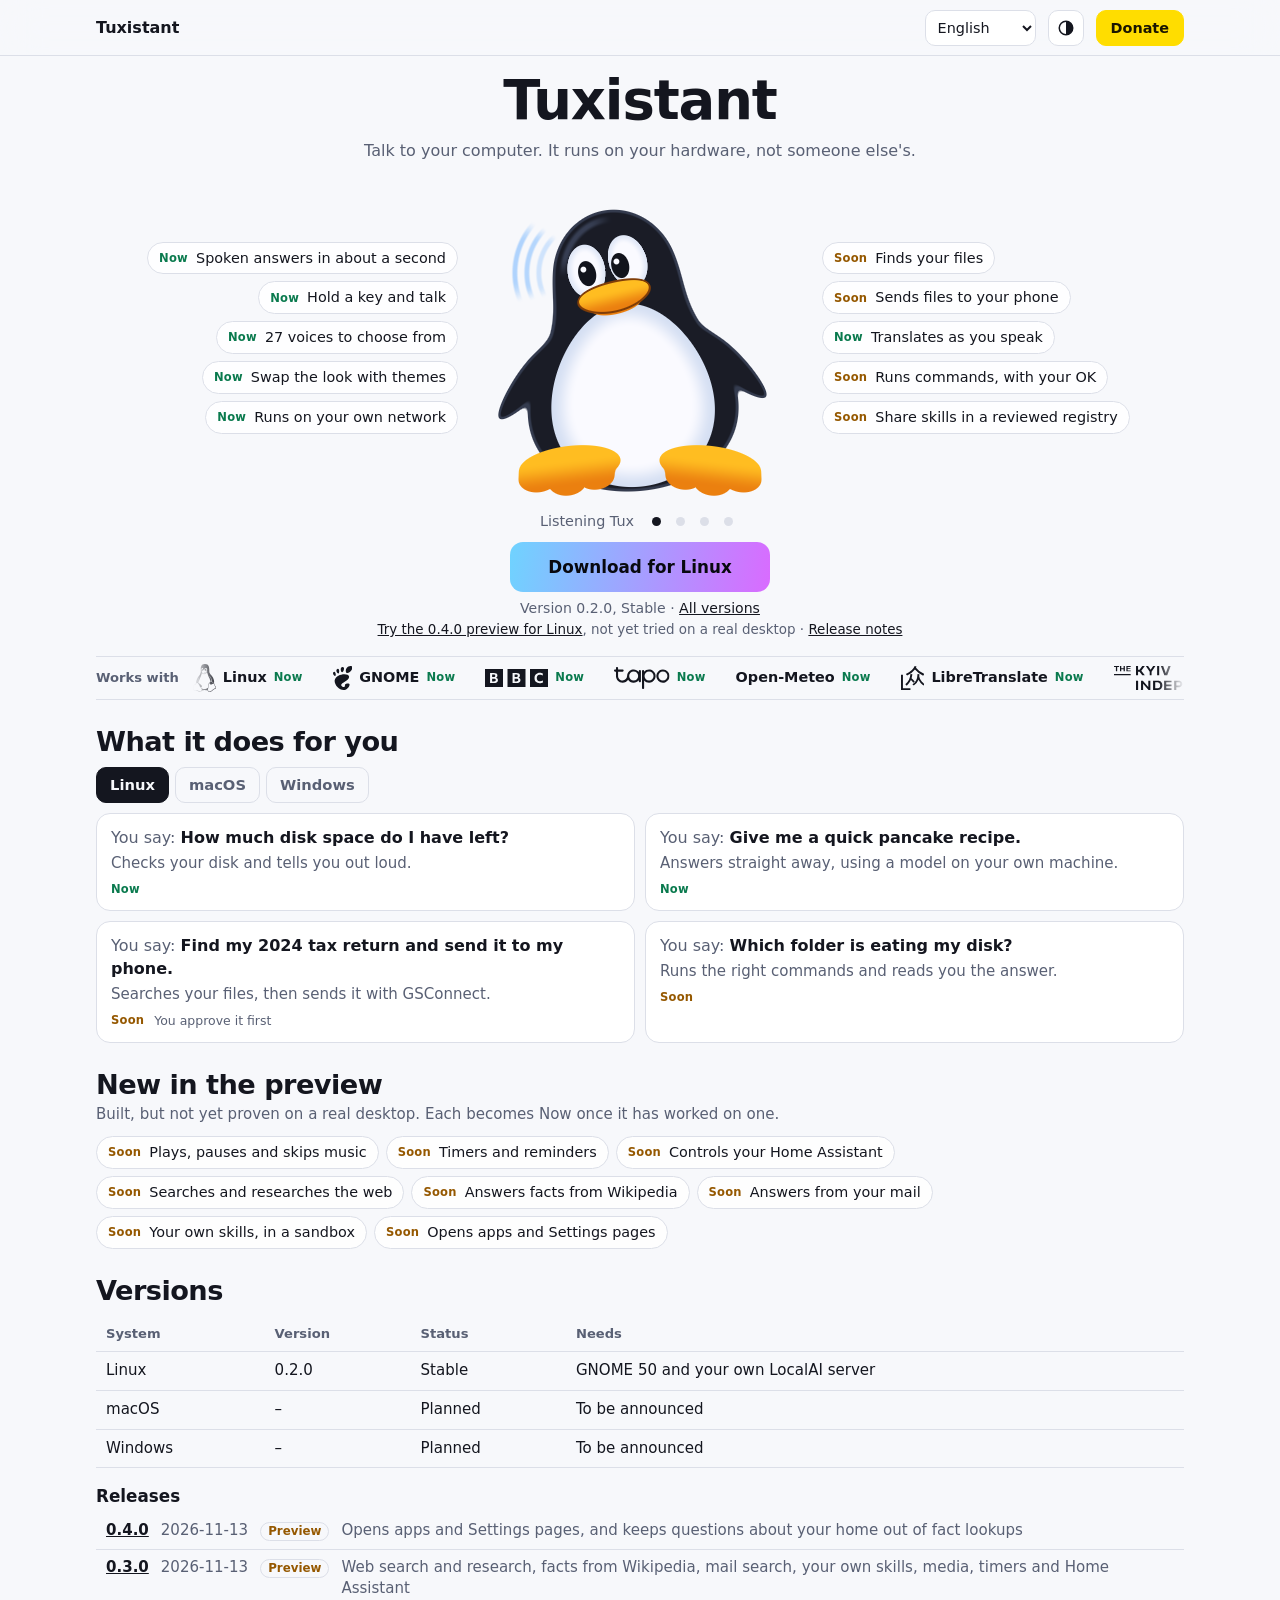
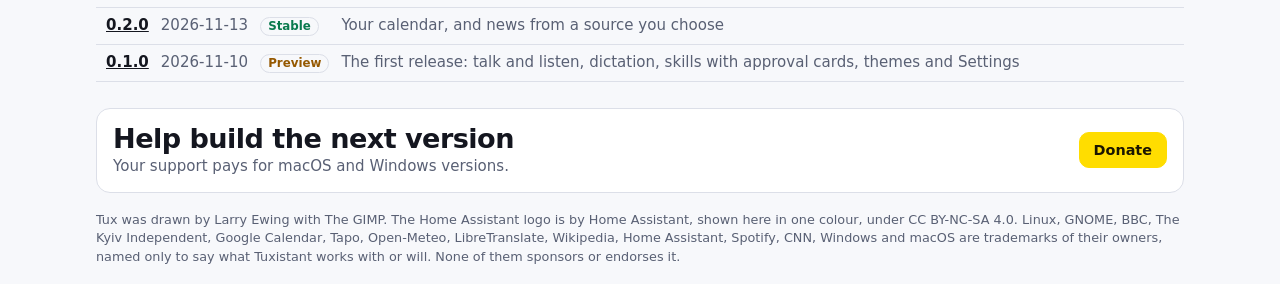
==== index.html @ 348e6d51 "Publish the site from 385e54d Co-Authored-By: Claude Fable 5.2 <noreply@anthropic.com>" ====
<!doctype html>
<html lang="en" dir="ltr">
<head>
<meta charset="utf-8">
<meta name="viewport" content="width=device-width, initial-scale=1">
<meta http-equiv="Content-Security-Policy" content="default-src 'none'; script-src 'self' 'sha256-Vfyx9UtzuCBT3fniRzrdjG1B3CGyk0qH3fRhVZrTNFI=' 'sha256-SqynItc/O4rO2nS4DljDxCaF4On9PS4TB4Wi/SGNqbo='; style-src 'self'; img-src 'self'; base-uri 'none'; form-action 'none'">
<meta name="referrer" content="strict-origin-when-cross-origin">
<script>try{var m=localStorage.getItem('mode');if(m==='light'||m==='dark')document.documentElement.dataset.mode=m}catch(e){}</script><script>(function(){var L=["en", "ar", "es", "pt", "zh"],c=null,i,b;try{c=localStorage.getItem('lang')}catch(e){}if(L.indexOf(c)<0){c=null;var n=navigator.languages||[navigator.language||''];for(i=0;i<n.length&&!c;i++){b=n[i].toLowerCase().split('-')[0];if(L.indexOf(b)>=0)c=b}}if(c&&c!=='en')location.replace(c+'/'+location.search+location.hash)})()</script>
<title>Tuxistant: talk to your computer</title>
<meta name="description" content="A voice assistant for your desktop that runs on your own hardware.">
<meta property="og:title" content="Tuxistant: talk to your computer">
<meta property="og:description" content="A voice assistant for your desktop that runs on your own hardware.">
<meta name="theme-color" content="#07080d">
<link rel="icon" href="favicon.svg" type="image/svg+xml">
<link rel="stylesheet" href="style.css">
<link rel="alternate" hreflang="en" href="https://buengenio.github.io/Tuxistant/"><link rel="alternate" hreflang="ar" href="https://buengenio.github.io/Tuxistant/ar/"><link rel="alternate" hreflang="es" href="https://buengenio.github.io/Tuxistant/es/"><link rel="alternate" hreflang="pt" href="https://buengenio.github.io/Tuxistant/pt/"><link rel="alternate" hreflang="zh" href="https://buengenio.github.io/Tuxistant/zh/"><link rel="alternate" hreflang="x-default" href="https://buengenio.github.io/Tuxistant/"><link rel="canonical" href="https://buengenio.github.io/Tuxistant/">
</head>
<body>
<header class="site-header" id="site-header">
  <div class="nav-glass" aria-hidden="true"></div>
  <div class="wrap bar">
    <a class="brand" href="./">Tuxistant</a>
    <select class="lang" id="lang" data-root="" aria-label="Language"><option value="en" selected>English</option><option value="ar">العربية</option><option value="es">Español</option><option value="pt">Português</option><option value="zh">中文</option></select>
    <span class="mode"><svg class="i-auto" viewBox="0 0 24 24" aria-hidden="true"><circle cx="12" cy="12" r="9"/><path class="solid" d="M12 3a9 9 0 0 1 0 18z"/></svg><svg class="i-light" viewBox="0 0 24 24" aria-hidden="true"><circle cx="12" cy="12" r="4"/><path d="M12 2v2M12 20v2M4.9 4.9l1.4 1.4M17.7 17.7l1.4 1.4M2 12h2M20 12h2M4.9 19.1l1.4-1.4M17.7 6.3l1.4-1.4"/></svg><svg class="i-dark" viewBox="0 0 24 24" aria-hidden="true"><path d="M21 12.8A9 9 0 1 1 11.2 3a7 7 0 0 0 9.8 9.8z"/></svg><select id="mode" aria-label="Appearance" title="Appearance"><option value="auto">Auto</option><option value="light">Light</option><option value="dark">Dark</option></select></span>
    <a class="btn btn-coffee" href="https://buymeacoffee.com/buengenio" rel="noopener">Donate</a>
  </div>
</header>
<main>
  <section class="hero wrap">
    <h1>Tuxistant</h1>
    <p class="tagline">Talk to your computer. It runs on your hardware, not someone else&#x27;s.</p>
    <div class="stage">
      <canvas id="tux" aria-hidden="true"></canvas>
      <div class="fallback" aria-hidden="true"></div>
      <ul class="caps caps-a"><li class="cap"><span class="tag tag-now">Now</span><span>Spoken answers in about a second</span></li>
<li class="cap"><span class="tag tag-now">Now</span><span>Hold a key and talk</span></li>
<li class="cap"><span class="tag tag-now">Now</span><span>27 voices to choose from</span></li>
<li class="cap"><span class="tag tag-now">Now</span><span>Swap the look with themes</span></li>
<li class="cap"><span class="tag tag-now">Now</span><span>Runs on your own network</span></li></ul>
      <ul class="caps caps-b"><li class="cap"><span class="tag tag-soon">Soon</span><span>Finds your files</span></li>
<li class="cap"><span class="tag tag-soon">Soon</span><span>Sends files to your phone</span></li>
<li class="cap"><span class="tag tag-now">Now</span><span>Translates as you speak</span></li>
<li class="cap"><span class="tag tag-soon">Soon</span><span>Runs commands, with your OK</span></li>
<li class="cap"><span class="tag tag-soon">Soon</span><span>Share skills in a reviewed registry</span></li></ul>
    </div>
    <div class="pick"><span id="theme-name" aria-live="polite"></span><span class="dots" id="dots"></span></div>
    <div class="download">
      <a class="btn btn-main" id="download" aria-disabled="true"></a>
      <p class="dl-meta"><span id="dl-meta-text"></span> · <a href="#versions">All versions</a></p>
      <p class="dl-preview"><a href="https://github.com/BuenGenio/Tuxistant/archive/refs/tags/v0.4.0.tar.gz">Try the 0.4.0 preview for Linux</a>, not yet tried on a real desktop · <a href="https://github.com/BuenGenio/Tuxistant/releases/tag/v0.4.0">Release notes</a></p>
    </div>
  </section>
  <div class="wrap"><div class="ticker"><svg class="marks" aria-hidden="true" focusable="false"><symbol id="mark-linux" viewBox="2.11 0 19.78 24"><path d="M12.504 0c-.155 0-.315.008-.48.021-4.226.333-3.105 4.807-3.17 6.298-.076 1.092-.3 1.953-1.05 3.02-.885 1.051-2.127 2.75-2.716 4.521-.278.832-.41 1.684-.287 2.489a.424.424 0 00-.11.135c-.26.268-.45.6-.663.839-.199.199-.485.267-.797.4-.313.136-.658.269-.864.68-.09.189-.136.394-.132.602 0 .199.027.4.055.536.058.399.116.728.04.97-.249.68-.28 1.145-.106 1.484.174.334.535.47.94.601.81.2 1.91.135 2.774.6.926.466 1.866.67 2.616.47.526-.116.97-.464 1.208-.946.587-.003 1.23-.269 2.26-.334.699-.058 1.574.267 2.577.2.025.134.063.198.114.333l.003.003c.391.778 1.113 1.132 1.884 1.071.771-.06 1.592-.536 2.257-1.306.631-.765 1.683-1.084 2.378-1.503.348-.199.629-.469.649-.853.023-.4-.2-.811-.714-1.376v-.097l-.003-.003c-.17-.2-.25-.535-.338-.926-.085-.401-.182-.786-.492-1.046h-.003c-.059-.054-.123-.067-.188-.135a.357.357 0 00-.19-.064c.431-1.278.264-2.55-.173-3.694-.533-1.41-1.465-2.638-2.175-3.483-.796-1.005-1.576-1.957-1.56-3.368.026-2.152.236-6.133-3.544-6.139zm.529 3.405h.013c.213 0 .396.062.584.198.19.135.33.332.438.533.105.259.158.459.166.724 0-.02.006-.04.006-.06v.105a.086.086 0 01-.004-.021l-.004-.024a1.807 1.807 0 01-.15.706.953.953 0 01-.213.335.71.71 0 00-.088-.042c-.104-.045-.198-.064-.284-.133a1.312 1.312 0 00-.22-.066c.05-.06.146-.133.183-.198.053-.128.082-.264.088-.402v-.02a1.21 1.21 0 00-.061-.4c-.045-.134-.101-.2-.183-.333-.084-.066-.167-.132-.267-.132h-.016c-.093 0-.176.03-.262.132a.8.8 0 00-.205.334 1.18 1.18 0 00-.09.4v.019c.002.089.008.179.02.267-.193-.067-.438-.135-.607-.202a1.635 1.635 0 01-.018-.2v-.02a1.772 1.772 0 01.15-.768c.082-.22.232-.406.43-.533a.985.985 0 01.594-.2zm-2.962.059h.036c.142 0 .27.048.399.135.146.129.264.288.344.465.09.199.14.4.153.667v.004c.007.134.006.2-.002.266v.08c-.03.007-.056.018-.083.024-.152.055-.274.135-.393.2.012-.09.013-.18.003-.267v-.015c-.012-.133-.04-.2-.082-.333a.613.613 0 00-.166-.267.248.248 0 00-.183-.064h-.021c-.071.006-.13.04-.186.132a.552.552 0 00-.12.27.944.944 0 00-.023.33v.015c.012.135.037.2.08.334.046.134.098.2.166.268.01.009.02.018.034.024-.07.057-.117.07-.176.136a.304.304 0 01-.131.068 2.62 2.62 0 01-.275-.402 1.772 1.772 0 01-.155-.667 1.759 1.759 0 01.08-.668 1.43 1.43 0 01.283-.535c.128-.133.26-.2.418-.2zm1.37 1.706c.332 0 .733.065 1.216.399.293.2.523.269 1.052.468h.003c.255.136.405.266.478.399v-.131a.571.571 0 01.016.47c-.123.31-.516.643-1.063.842v.002c-.268.135-.501.333-.775.465-.276.135-.588.292-1.012.267a1.139 1.139 0 01-.448-.067 3.566 3.566 0 01-.322-.198c-.195-.135-.363-.332-.612-.465v-.005h-.005c-.4-.246-.616-.512-.686-.71-.07-.268-.005-.47.193-.6.224-.135.38-.271.483-.336.104-.074.143-.102.176-.131h.002v-.003c.169-.202.436-.47.839-.601.139-.036.294-.065.466-.065zm2.8 2.142c.358 1.417 1.196 3.475 1.735 4.473.286.534.855 1.659 1.102 3.024.156-.005.33.018.513.064.646-1.671-.546-3.467-1.089-3.966-.22-.2-.232-.335-.123-.335.59.534 1.365 1.572 1.646 2.757.13.535.16 1.104.021 1.67.067.028.135.06.205.067 1.032.534 1.413.938 1.23 1.537v-.043c-.06-.003-.12 0-.18 0h-.016c.151-.467-.182-.825-1.065-1.224-.915-.4-1.646-.336-1.77.465-.008.043-.013.066-.018.135-.068.023-.139.053-.209.064-.43.268-.662.669-.793 1.187-.13.533-.17 1.156-.205 1.869v.003c-.02.334-.17.838-.319 1.35-1.5 1.072-3.58 1.538-5.348.334a2.645 2.645 0 00-.402-.533 1.45 1.45 0 00-.275-.333c.182 0 .338-.03.465-.067a.615.615 0 00.314-.334c.108-.267 0-.697-.345-1.163-.345-.467-.931-.995-1.788-1.521-.63-.4-.986-.87-1.15-1.396-.165-.534-.143-1.085-.015-1.645.245-1.07.873-2.11 1.274-2.763.107-.065.037.135-.408.974-.396.751-1.14 2.497-.122 3.854a8.123 8.123 0 01.647-2.876c.564-1.278 1.743-3.504 1.836-5.268.048.036.217.135.289.202.218.133.38.333.59.465.21.201.477.335.876.335.039.003.075.006.11.006.412 0 .73-.134.997-.268.29-.134.52-.334.74-.4h.005c.467-.135.835-.402 1.044-.7zm2.185 8.958c.037.6.343 1.245.882 1.377.588.134 1.434-.333 1.791-.765l.211-.01c.315-.007.577.01.847.268l.003.003c.208.199.305.53.391.876.085.4.154.78.409 1.066.486.527.645.906.636 1.14l.003-.007v.018l-.003-.012c-.015.262-.185.396-.498.595-.63.401-1.746.712-2.457 1.57-.618.737-1.37 1.14-2.036 1.191-.664.053-1.237-.2-1.574-.898l-.005-.003c-.21-.4-.12-1.025.056-1.69.176-.668.428-1.344.463-1.897.037-.714.076-1.335.195-1.814.12-.465.308-.797.641-.984l.045-.022zm-10.814.049h.01c.053 0 .105.005.157.014.376.055.706.333 1.023.752l.91 1.664.003.003c.243.533.754 1.064 1.189 1.637.434.598.77 1.131.729 1.57v.006c-.057.744-.48 1.148-1.125 1.294-.645.135-1.52.002-2.395-.464-.968-.536-2.118-.469-2.857-.602-.369-.066-.61-.2-.723-.4-.11-.2-.113-.602.123-1.23v-.004l.002-.003c.117-.334.03-.752-.027-1.118-.055-.401-.083-.71.043-.94.16-.334.396-.4.69-.533.294-.135.64-.202.915-.47h.002v-.002c.256-.268.445-.601.668-.838.19-.201.38-.336.663-.336zm7.159-9.074c-.435.201-.945.535-1.488.535-.542 0-.97-.267-1.28-.466-.154-.134-.28-.268-.373-.335-.164-.134-.144-.333-.074-.333.109.016.129.134.199.2.096.066.215.2.36.333.292.2.68.467 1.167.467.485 0 1.053-.267 1.398-.466.195-.135.445-.334.648-.467.156-.136.149-.267.279-.267.128.016.034.134-.147.332a8.097 8.097 0 01-.69.468zm-1.082-1.583V5.64c-.006-.02.013-.042.029-.05.074-.043.18-.027.26.004.063 0 .16.067.15.135-.006.049-.085.066-.135.066-.055 0-.092-.043-.141-.068-.052-.018-.146-.008-.163-.065zm-.551 0c-.02.058-.113.049-.166.066-.047.025-.086.068-.14.068-.05 0-.13-.02-.136-.068-.01-.066.088-.133.15-.133.08-.031.184-.047.259-.005.019.009.036.03.03.05v.02h.003z"/></symbol><symbol id="mark-gnome" viewBox="2.23 0 19.54 24"><path d="M19.703 0c-4.99 0-5.927 7.111-3.12 7.111 2.81 0 8.113-7.111 3.12-7.111M11.99.872q-.119-.001-.25.016c-2.811.364-1.82 5.25-.324 5.34 1.449.09 3.032-5.347.574-5.356M7.123 2.803a1.4 1.4 0 0 0-.488.114c-2.259.933-.344 4.776.921 4.519 1.168-.24 1.319-4.671-.433-4.632Zm-3.6 3.016a1.05 1.05 0 0 0-.634.215c-1.807 1.248.607 4.269 1.671 3.799.93-.41.338-3.967-1.037-4.014m10.032 2.309c-3.835.033-8.716 1.978-9.567 5.784C3.044 18.14 7.875 24 12.915 24c2.48 0 5.34-2.24 5.875-5.077.409-2.163-4.81-1.295-4.623.137.225 1.715-1.258 2.561-2.711 1.454-4.623-3.52 7.658-5.276 6.847-10.086-.263-1.56-2.29-2.322-4.748-2.301Z"/></symbol><symbol id="mark-bbc" viewBox="0 0 560 160"><path d="m79.396 86.11h-16.16v24.3h15.91c5.467 0 9.666-1.029 12.61-3.083 2.94-2.058 4.403-5.015 4.403-8.876 0-8.224-5.589-12.34-16.76-12.34zm8.504-17.18c2.485-2.054 3.734-4.928 3.734-8.616 0-7.136-4.861-10.7-14.57-10.7h-13.83v22.4h13.83c4.732 0 8.34-1.022 10.83-3.08zm-87.9 91.07h160v-160h-160zm110.8-47.08c-2.737 3.86-6.632 6.842-11.69 8.938-5.061 2.1-11.14 3.146-18.23 3.146h-35.86v-90h33.77c9.957 0 17.66 1.995 23.13 5.978 5.46 3.99 8.196 9.715 8.196 17.18 0 4.28-0.9799 7.994-2.94 11.14-1.956 3.146-4.854 5.642-8.69 7.49 5.306 1.757 9.365 4.55 12.18 8.368 2.817 3.818 4.224 8.452 4.224 13.91 0 5.372-1.365 9.988-4.098 13.84z"/><path d="m279.396 86.1h-16.16v24.3h15.91c5.467 0 9.666-1.029 12.6-3.083 2.936-2.058 4.403-5.015 4.403-8.876 0-8.224-5.586-12.34-16.76-12.34zm8.504-17.18c2.485-2.054 3.734-4.928 3.734-8.616 0-7.136-4.861-10.7-14.57-10.7h-13.83v22.4h13.83c4.732 0 8.344-1.022 10.83-3.08zm-87.9 91.08h160v-160h-160zm110.8-47.08c-2.737 3.86-6.629 6.842-11.69 8.938-5.061 2.1-11.14 3.146-18.23 3.146h-35.86v-90h33.78c9.953 0 17.66 1.995 23.13 5.978 5.46 3.99 8.196 9.715 8.196 17.18 0 4.28-0.9799 7.994-2.94 11.14-1.953 3.146-4.854 5.642-8.686 7.49 5.306 1.757 9.362 4.55 12.18 8.368 2.814 3.818 4.221 8.452 4.221 13.91 0 5.372-1.365 9.988-4.098 13.84z"/><path d="m400 160h160v-160h-160zm114.9-40.7c-3.731 2.054-8.05 3.682-12.96 4.875-4.914 1.19-10.08 1.785-15.5 1.785-7.199 0-13.68-1.046-19.43-3.143-5.764-2.1-10.63-5.124-14.61-9.068-3.983-3.948-7.035-8.784-9.148-14.5-2.121-5.712-3.174-12.15-3.174-19.31 0-6.986 1.099-13.3 3.3-18.93 2.205-5.635 5.376-10.47 9.53-14.5 4.147-4.025 9.12-7.112 14.93-9.254 5.799-2.135 12.3-3.206 19.49-3.206 4.998 0 9.719 0.5145 14.17 1.54 4.441 1.029 8.568 2.53 12.39 4.508v17.51c-3.484-2.306-7.296-4.072-11.31-5.239-4.169-1.206-8.49-1.809-12.83-1.788-6.184 0-11.46 1.151-15.82 3.454-4.287 2.228-7.789 5.717-10.03 9.995-2.334 4.357-3.5 9.659-3.5 15.91s1.123 11.58 3.37 15.98c2.132 4.29 5.551 7.806 9.778 10.06 4.277 2.303 9.467 3.454 15.56 3.454 9.316 0 17.91-2.425 25.79-7.28z"/></symbol><symbol id="mark-tapo" viewBox="0 0.26 90 35.65"><path fill-rule="evenodd" d="M28.3423 4.86941C32.6321 3.36534 37.4039 4.73679 40.2405 8.28901V6.87365C40.2413 5.93672 41.0006 5.17738 41.9376 5.17661C42.8745 5.17738 43.6338 5.93672 43.6346 6.87365V23.4625C43.6346 24.3997 42.8748 25.1595 41.9376 25.1595C41.0003 25.1595 40.2405 24.3997 40.2405 23.4625V21.6586C38.0909 24.3554 34.7717 25.8488 31.3277 25.6687C27.8837 25.4887 24.7383 23.6573 22.8816 20.7511C20.8984 23.82 17.487 25.6657 13.833 25.6465C7.92461 25.6119 3.19149 20.7219 3.19149 14.8135V7.75478H1.71092C1.25667 7.75478 0.821074 7.57414 0.500136 7.25268C0.179197 6.93122 -0.000734557 6.49533 2.25402e-06 6.04109C0.000768167 5.09672 0.766547 4.33156 1.71092 4.33156H3.19149V1.97264C3.19149 1.51863 3.37194 1.08324 3.6931 0.762345C4.01426 0.441446 4.44979 0.261352 4.90379 0.261719C5.84762 0.262485 6.61256 1.02742 6.61332 1.97125V4.33017H13.9413C14.8862 4.33017 15.6522 5.09618 15.6522 6.04109C15.6529 6.49533 15.473 6.93122 15.152 7.25268C14.8311 7.57414 14.3955 7.75478 13.9413 7.75478H6.61332V14.8496C6.61332 18.9097 9.93525 22.283 13.9954 22.2303C17.9458 22.172 21.1324 18.9805 21.1846 15.03V14.9703C21.1818 10.4245 24.0525 6.37347 28.3423 4.86941ZM24.59 14.9719C24.5895 19.003 27.8564 22.2715 31.8874 22.273V22.2716C35.9186 22.2678 39.1858 19.0013 39.1904 14.9701C39.1889 10.939 35.9204 7.67215 31.8893 7.67266C27.8582 7.67317 24.5905 10.9409 24.59 14.9719Z"/><path fill-rule="evenodd" d="M48.816 7.84816C50.8419 5.57064 53.7451 4.26825 56.7933 4.26953C61.7108 4.26901 65.9955 7.62033 67.1795 12.3932C68.3635 17.166 66.1418 22.1313 61.7942 24.4292C57.4466 26.727 52.0926 25.7656 48.816 22.0989V34.2029C48.8182 34.6546 48.6404 35.0885 48.3219 35.4088C48.0035 35.7291 47.5706 35.9093 47.1189 35.9097C46.182 35.9089 45.4226 35.1496 45.4219 34.2126V6.87684C45.4226 5.93991 46.182 5.18057 47.1189 5.1798C48.0558 5.18057 48.8152 5.93991 48.816 6.87684V7.84816ZM49.493 14.9738C49.4935 19.0052 52.7617 22.273 56.7932 22.273V22.2716C60.8233 22.2663 64.0888 19.0002 64.0933 14.9701C64.0918 10.9386 60.8227 7.67164 56.7913 7.67266C52.7599 7.67368 49.4925 10.9423 49.493 14.9738Z"/><path fill-rule="evenodd" d="M69.4074 10.8774C71.0649 6.87732 74.969 4.2698 79.2989 4.27092V4.26953C85.2063 4.27718 89.9932 9.06464 90.0001 14.9721C90.0012 19.302 87.3937 23.2061 83.3936 24.8636C79.3935 26.521 74.7889 25.6054 71.7272 22.5438C68.6656 19.4821 67.7499 14.8774 69.4074 10.8774ZM71.9984 14.9733C71.9987 19.0049 75.267 22.273 79.2986 22.273C83.3287 22.2677 86.5942 19.0016 86.5988 14.9715C86.598 10.9399 83.3293 7.67215 79.2977 7.67266C75.2661 7.67317 71.9982 10.9417 71.9984 14.9733Z"/></symbol><symbol id="mark-libretranslate" viewBox="0 0 49.49 49.96"><g transform="translate(-23.040803,-26.932047)"><g transform="translate(-42.114518,-17.993737)"><g transform="matrix(4.3205134,0,0,4.3205134,-37.271798,-327.6536)"><path d="m 34.996103,90.121035 -0.614947,0.759641 q -2.754346,-1.41593 -3.948067,-2.950715 -1.167884,1.617467 -3.7672,2.888703 L 26.0096,90.084861 q 3.457142,-1.601964 4.283963,-3.849882 l 0.878496,0.273884 q -0.175699,0.516763 -0.232543,0.604613 1.116207,1.596797 4.056587,3.007559 z m 0.165364,4.91958 -0.676959,0.645954 q -1.514115,-1.157549 -2.346102,-2.826692 -0.547769,1.550288 -2.268589,2.806021 l -0.676959,-0.625283 q 1.19889,-0.795814 1.798334,-1.875848 0.599445,-1.080034 0.682127,-3.079906 l 0.909502,0.07751 q 0,0.268716 -0.04134,0.671791 l -0.03617,0.361734 q 0,0.273884 0.30489,1.033525 0.310058,0.754474 0.899167,1.467606 0.594277,0.707965 1.452103,1.343583 z m -4.800725,-1.374588 -0.702797,0.63045 q -0.594277,-0.780312 -1.162716,-1.276404 -0.651121,1.421098 -2.020542,2.676831 l -0.687295,-0.614948 q 1.229895,-1.095537 1.767329,-2.201409 0.5426,-1.105872 0.697629,-2.795686 l 0.919838,0.09819 q -0.103353,0.940508 -0.366902,1.91719 1.00252,0.862993 1.555456,1.565791 z"/></g><path d="M 84.81389,94.883148 V 91.324643 H 69.191186 V 63.247172 h -4.035865 v 31.635976 z"/></g></g></symbol><symbol id="mark-kyiv-independent" viewBox="0 0 199 36"><path fill-rule="evenodd" d="M71.2313 24.5858C71.3564 24.7448 72.5989 26.3241 72.5844 29.0001C72.5991 31.7207 71.3146 33.3077 71.226 33.3927C69.7791 35.1215 68.406 35.4757 67.3872 35.7308H67.3724C66.3389 36 65.1429 35.9716 65.1429 35.9716H58.5874V22.0001H65.1429C65.1429 22.0001 66.3537 21.986 67.3724 22.241H67.3872L67.4372 22.2542C68.4507 22.5217 69.8026 22.8785 71.226 24.5791L71.2313 24.5858ZM69.0113 30.7005L69.0261 30.6863C69.0704 30.5871 69.2032 30.2895 69.2475 28.9576C69.1885 27.6681 69.0556 27.3564 69.0113 27.2572V27.2288C68.5886 25.6603 67.4265 25.0595 67.2312 24.9586L67.2309 24.9584C67.2217 24.9537 67.2147 24.95 67.21 24.9475C66.0731 24.3382 64.449 24.409 64.449 24.409H61.8209V33.5344H64.449C64.449 33.5344 66.0731 33.6194 67.21 32.996C67.3281 32.9535 68.5831 32.3583 69.0113 30.7146V30.7005Z"/><path d="M40.5448 22.0143H43.232L51.4412 31.3948V22.0143H54.5122V36H51.766L43.6306 26.7046V35.9858H40.5448V22.0143Z"/><path d="M36.1449 22.0285H33V36H36.1449V22.0285Z"/><path d="M122.947 22.0143L131.141 31.3806V22.0143H134.212V35.9858H131.466L123.331 26.7046V35.9717H120.23V22.0143H122.947Z"/><path d="M170.224 22.0143H172.94L181.149 31.3948V22.0143H184.22V36H181.474L173.324 26.7046V35.9858H170.224V22.0143Z"/><path fill-rule="evenodd" d="M100.091 22.7511C99.1757 22.241 98.1569 22.0285 97.0938 22.0285H90.3316V35.9858H93.506C93.4912 34.8097 93.4912 31.8907 93.4912 31.8907C93.4912 31.8907 96.016 31.9049 97.0348 31.8907C97.9059 31.8907 98.7327 31.7632 99.5152 31.4373C100.593 30.998 101.42 30.3037 101.966 29.3118C102.586 28.1924 102.704 27.0021 102.409 25.7693C102.114 24.4232 101.317 23.4313 100.091 22.7511ZM98.9394 28.6033C98.4965 29.1134 97.9207 29.3826 97.2563 29.3968C96.0603 29.4393 93.506 29.411 93.5208 29.411V24.494C93.5208 24.494 96.0455 24.4799 97.2415 24.5082C98.4817 24.5365 99.4119 25.4151 99.5152 26.6053C99.5743 27.3422 99.4414 28.0223 98.9394 28.6033Z"/><path d="M186.981 22.0143V24.5224H191.44L191.426 35.9575H194.556V24.5224H199V22.0143H186.981Z"/><path fill-rule="evenodd" d="M152.255 29.0001C152.269 26.3241 151.027 24.7448 150.902 24.5858L150.896 24.5791C149.473 22.8785 148.121 22.5217 147.108 22.2542L147.058 22.241H147.043C146.024 21.986 144.813 22.0001 144.813 22.0001H138.258V35.9716H144.813C144.813 35.9716 146.009 36 147.043 35.7308H147.058C148.076 35.4757 149.45 35.1215 150.896 33.3927C151 33.3077 152.284 31.7207 152.255 29.0001ZM148.697 30.7146C148.274 32.3515 147.045 32.9386 146.9 33.0077L146.895 33.0101C145.758 33.6336 144.134 33.5486 144.134 33.5486H141.506V24.4232H144.134C144.134 24.4232 145.758 24.3523 146.895 24.9616C146.9 24.9642 146.907 24.9679 146.916 24.9728C147.112 25.0737 148.274 25.6745 148.697 27.243C148.697 27.243 148.888 27.6823 148.948 28.9717C148.906 30.1915 148.771 30.5237 148.719 30.652L148.714 30.6657L148.711 30.6721C148.711 30.6863 148.697 30.7146 148.697 30.7146Z"/><path d="M86.3008 22.0001V24.4374H78.3574V27.7673H86.3008V30.2045H78.3574V33.5344H86.3008V35.9716H75.1977V22.0001H86.3008Z"/><path d="M116.347 24.4374V22.0001H105.244V35.9716H116.347V33.5344H108.404V30.2045H116.347V27.7673H108.404V24.4374H116.347Z"/><path d="M166.163 22.0001V24.4374H158.205V27.7673H166.163V30.2045H158.205V33.5344H166.163V35.9716H155.045V22.0001H166.163Z"/><path d="M46.2048 0L40.9602 7L46.2048 14H42.4115L38.2877 8.49899H36.0605V14H33V0H36.0605V5.48687H38.2877L42.4115 0H46.2048Z"/><path d="M51.0901 0.0141552L54.9265 5.74143L58.7486 0.0141552H62.1252L56.349 8.6687V13.9434H53.5472V8.68284L47.7279 0.0141552H51.0901Z"/><path d="M73.7925 0.0282759L77.7007 10.7333L81.609 0.0282759H85L79.8848 13.9434H75.5023L70.3871 0.0282759H73.7925Z"/><path d="M64.7115 0.0141552H67.772V13.9576H64.7115V0.0141552Z"/><path fill-rule="evenodd" d="M25 14H0V12H25V14Z"/><path d="M14.3677 3.2721V0H16.2795V8H14.3677V4.7279H10.8971V8H8.97063V0H10.8971V3.2721H14.3677Z"/><path d="M25 1.40036V0.0138784H18.5588V7.98615H25V6.5858H20.3823V4.68632H24.5956V3.29984H20.3823V1.40036H25Z"/><path d="M0 1.64991H2.85295V7.98613H4.76473V1.64991H7.61768V0.0277229H0V1.64991Z"/></symbol><symbol id="mark-google-calendar" viewBox="0 0 24 24"><path d="M18.316 5.684H24v12.632h-5.684V5.684zM5.684 24h12.632v-5.684H5.684V24zM18.316 5.684V0H1.895A1.894 1.894 0 0 0 0 1.895v16.421h5.684V5.684h12.632zm-7.207 6.25v-.065c.272-.144.5-.349.687-.617s.279-.595.279-.982c0-.379-.099-.72-.3-1.025a2.05 2.05 0 0 0-.832-.714 2.703 2.703 0 0 0-1.197-.257c-.6 0-1.094.156-1.481.467-.386.311-.65.671-.793 1.078l1.085.452c.086-.249.224-.461.413-.633.189-.172.445-.257.767-.257.33 0 .602.088.816.264a.86.86 0 0 1 .322.703c0 .33-.12.589-.36.778-.24.19-.535.284-.886.284h-.567v1.085h.633c.407 0 .748.109 1.02.327.272.218.407.499.407.843 0 .336-.129.614-.387.832s-.565.327-.924.327c-.351 0-.651-.103-.897-.311-.248-.208-.422-.502-.521-.881l-1.096.452c.178.616.505 1.082.977 1.401.472.319.984.478 1.538.477a2.84 2.84 0 0 0 1.293-.291c.382-.193.684-.458.902-.794.218-.336.327-.72.327-1.149 0-.429-.115-.797-.344-1.105a2.067 2.067 0 0 0-.881-.689zm2.093-1.931l.602.913L15 10.045v5.744h1.187V8.446h-.827l-2.158 1.557zM22.105 0h-3.289v5.184H24V1.895A1.894 1.894 0 0 0 22.105 0zm-3.289 23.5l4.684-4.684h-4.684V23.5zM0 22.105C0 23.152.848 24 1.895 24h3.289v-5.184H0v3.289z"/></symbol><symbol id="mark-home-assistant" viewBox="0 0.31 24 23.38"><path d="M22.939 10.627 13.061.749a1.505 1.505 0 0 0-2.121 0l-9.879 9.878C.478 11.21 0 12.363 0 13.187v9c0 .826.675 1.5 1.5 1.5h9.227l-4.063-4.062a2.034 2.034 0 0 1-.664.113c-1.13 0-2.05-.92-2.05-2.05s.92-2.05 2.05-2.05 2.05.92 2.05 2.05c0 .233-.041.456-.113.665l3.163 3.163V9.928a2.05 2.05 0 0 1-1.15-1.84c0-1.13.92-2.05 2.05-2.05s2.05.92 2.05 2.05a2.05 2.05 0 0 1-1.15 1.84v8.127l3.146-3.146A2.051 2.051 0 0 1 18 12.239c1.13 0 2.05.92 2.05 2.05s-.92 2.05-2.05 2.05c-.25 0-.488-.047-.709-.13L12.9 20.602v3.088h9.6c.825 0 1.5-.675 1.5-1.5v-9c0-.825-.477-1.977-1.061-2.561z"/></symbol><symbol id="mark-spotify" viewBox="0 0 24 24"><path d="M12 0C5.4 0 0 5.4 0 12s5.4 12 12 12 12-5.4 12-12S18.66 0 12 0zm5.521 17.34c-.24.359-.66.48-1.021.24-2.82-1.74-6.36-2.101-10.561-1.141-.418.122-.779-.179-.899-.539-.12-.421.18-.78.54-.9 4.56-1.021 8.52-.6 11.64 1.32.42.18.479.659.301 1.02zm1.44-3.3c-.301.42-.841.6-1.262.3-3.239-1.98-8.159-2.58-11.939-1.38-.479.12-1.02-.12-1.14-.6-.12-.48.12-1.021.6-1.141C9.6 9.9 15 10.561 18.72 12.84c.361.181.54.78.241 1.2zm.12-3.36C15.24 8.4 8.82 8.16 5.16 9.301c-.6.179-1.2-.181-1.38-.721-.18-.601.18-1.2.72-1.381 4.26-1.26 11.28-1.02 15.721 1.621.539.3.719 1.02.419 1.56-.299.421-1.02.599-1.559.3z"/></symbol><symbol id="mark-intelimaris" viewBox="18 18 1218 1218"><path fill-rule="evenodd" d="M 596.5 30.7 C 576.1 32, 542 36, 542 37 C 542 37.4, 545.5 42.8, 549.8 49.1 C 565.4 72, 609.9 137.7, 629.6 167 C 720.3 301.6, 717.6 298.1, 744 318.5 C 769.1 337.8, 786.9 355, 797.7 370.3 C 800.7 374.5, 803.3 378, 803.5 378 C 803.7 378, 812.1 373.8, 822.1 368.7 C 849.6 354.7, 873.7 345.8, 899.6 340 C 907.3 338.2, 914.2 336.5, 915.1 336.2 C 916.5 335.6, 914.3 331.6, 903.1 314 C 895.5 302.2, 880.6 278.8, 870 262 C 859.4 245.2, 848.8 228.6, 846.5 225 C 844.2 221.4, 825.5 192.2, 805 160 C 784.5 127.8, 764.6 96.5, 760.7 90.5 C 749.6 73.2, 744.8 65.4, 736.1 51.4 L 728.1 38.3 723.3 37.6 C 682.3 31.7, 659.7 30, 627.2 30.2 C 613.1 30.3, 599.3 30.5, 596.5 30.7 M 499.1 44.5 C 462.2 52.7, 425.4 64.3, 390.7 78.8 C 384.4 81.5, 382 82.9, 382.3 84 C 382.5 84.8, 388.1 93.5, 394.8 103.2 C 401.5 112.9, 446.7 180.6, 495.4 253.7 C 589.1 394.5, 588.7 394, 603.5 404.5 C 616.8 414, 630 419.5, 656.8 426.6 C 674.6 431.3, 685.9 434.8, 699.8 440 C 710.9 444, 711.2 444.1, 713.8 442.4 C 720.6 438.1, 741.3 422.9, 759.8 408.6 C 771 400, 782.6 391.5, 785.6 389.8 C 788.5 388, 791 386.1, 791 385.7 C 791 383.6, 779.7 368.9, 771.2 359.9 C 760.2 348.4, 750.3 340.2, 729 325.5 C 709.5 312, 701.1 305.2, 694.6 297.5 C 688.9 290.7, 679.2 276.6, 584.9 137 C 515.2 34, 520.5 41.5, 517.4 41.3 C 515.8 41.2, 507.6 42.6, 499.1 44.5 M 758.1 47.7 C 759.4 49.8, 768.6 64.1, 778.5 79.5 C 788.5 94.9, 804.2 119.4, 813.5 134 C 822.8 148.6, 835.9 169.2, 842.7 179.8 C 859.8 206.4, 909.3 284.8, 925.8 311.3 C 934.2 324.8, 939.8 332.9, 940.6 332.6 C 948.4 329.6, 1004.9 329.5, 1027.8 332.4 C 1041.7 334.2, 1065.9 338.6, 1066.8 339.4 C 1067.6 340.2, 1058.7 367.2, 1052.8 382 C 1046 398.8, 1033.6 423.9, 1025 438.2 L 1017.9 450 1055.3 510.7 C 1124.3 622.8, 1196.9 741.3, 1207 758.3 C 1208.9 761.4, 1210.7 764, 1211 764 C 1211.4 764, 1212.2 761.6, 1212.9 758.8 C 1244.4 624.9, 1228.2 481.1, 1168 361 C 1120.9 266.8, 1056.5 194.8, 964.3 133.2 C 903.7 92.7, 828 60.1, 758.6 44.5 L 755.8 43.9 758.1 47.7 M 342.5 101.3 C 308.7 118.8, 285.1 133.5, 258.1 153.9 C 239.6 167.9, 240 167.6, 240 168.4 C 240 168.8, 246.3 177.1, 253.9 186.9 C 285.6 227.4, 286.7 229, 391.7 386.5 C 449.8 473.7, 454.3 480, 462.4 487.8 C 479.5 504.2, 499.1 514.3, 525 520 C 535.3 522.2, 545.5 523.5, 570.7 525.5 L 589.8 527 597.7 521.4 C 602 518.3, 617.6 507.7, 632.5 497.9 C 657.4 481.5, 696.8 455, 701.5 451.4 C 704.2 449.4, 703.3 448.9, 689.7 444.5 C 674.3 439.4, 665.1 437.5, 640.8 434 C 610.5 429.7, 602.7 427.3, 588.7 417.8 C 576.8 409.7, 570 401.3, 545 364 C 531.9 344.5, 511.1 313.4, 498.7 295 C 486.3 276.6, 450.8 223.4, 419.8 176.8 C 387.5 128.2, 362.9 92.1, 362 92.1 C 361.2 92.1, 352.4 96.2, 342.5 101.3 M 206.4 196.9 C 183.6 218.2, 162.4 241.8, 141.8 268.7 L 133.2 279.9 174.7 341.7 C 197.5 375.7, 237.6 435.7, 263.7 475 C 315 552.1, 321.7 561.7, 332.2 572.1 C 355.9 595.8, 391.6 609.2, 453.3 617.4 C 472.9 620.1, 501.7 622.7, 502.5 621.9 C 502.7 621.6, 502 618.5, 500.9 614.9 C 499.8 611.4, 498.7 604.9, 498.3 600.5 L 497.8 592.5 531.1 568.6 C 549.5 555.4, 566.2 543.5, 568.2 542.1 C 570.3 540.7, 572 539.2, 572 538.9 C 572 538.6, 564.7 538, 555.8 537.7 C 512 536, 485.9 528.7, 459.7 510.7 C 447.3 502.2, 437.2 490.8, 421.8 468 C 414.6 457.3, 380.6 406.4, 346.2 355 C 281.1 257.6, 268 238.6, 254.6 220.9 C 250.1 215.1, 241.7 204, 235.8 196.2 C 229.9 188.5, 224.7 181.9, 224.2 181.6 C 223.7 181.3, 215.7 188.2, 206.4 196.9 M 118.1 301.8 C 102.6 325.4, 79.8 369.5, 69.2 396.2 C 61.3 416.2, 53.8 438, 54.2 440.2 C 54.8 443.8, 171.3 619.3, 178.5 627.5 C 214.8 668.7, 251.6 683.5, 353 697.5 C 384 701.7, 398 704, 408.5 706.6 C 445.3 715.6, 459.6 730.1, 456.1 755.1 C 454.3 768.4, 449.8 780.4, 434 815 C 404.4 879.7, 396.6 910.4, 401.5 943.6 C 405.4 969.3, 412.6 983.8, 450.8 1041.5 C 480.4 1086.2, 498.5 1114.4, 516.2 1143 C 524.2 1155.9, 535.5 1174.2, 541.5 1183.5 C 547.4 1192.8, 555.2 1205.1, 558.7 1210.6 L 565 1220.8 578.8 1221.6 C 599 1222.9, 650.4 1222.6, 666.5 1221.2 C 680.4 1219.9, 701.6 1217.4, 707.7 1216.4 L 710.8 1215.8 705.6 1207.2 C 702.7 1202.4, 691.4 1184.1, 680.5 1166.5 C 662.5 1137.3, 649.2 1115.7, 629 1082.5 C 625 1075.9, 619.1 1066.5, 616 1061.5 C 612.8 1056.5, 602.4 1039.9, 592.8 1024.5 C 583.1 1009.1, 565 980.3, 552.5 960.5 C 518.5 906.9, 514.7 897.1, 514.6 864.5 C 514.6 848.5, 515 843.8, 516.9 835 C 522.1 810.8, 531.6 786.1, 550.6 747.1 L 564 719.7 557 712.4 C 537.3 691.6, 517.5 661.2, 508.9 638.3 L 506.5 632 494.5 632 C 465.5 632, 429.5 628.3, 398 622 C 352 612.8, 327.6 599.9, 306.4 573.6 C 301 566.9, 172.6 375.2, 133.4 315.3 C 127.1 305.8, 121.7 298, 121.3 298 C 120.9 298, 119.4 299.7, 118.1 301.8 M 955.5 354.7 C 897.2 358.6, 845.4 376.3, 796.3 409.2 C 790.6 412.9, 775.3 424, 762.3 433.8 C 734.9 454.3, 722.2 463.3, 684 489.5 C 601.7 545.9, 524 601.8, 524 604.5 C 524 607.7, 533.7 633.7, 539 644.5 C 551 669, 570.2 693.6, 590.7 710.7 L 597 715.9 606.2 710.8 C 611.3 708, 621.8 702, 629.5 697.5 C 637.2 693, 652.7 684, 664 677.5 C 701.7 655.8, 709.4 651.4, 726.5 641.5 C 735.9 636.1, 757 623.8, 773.5 614.2 C 790 604.6, 814.9 590.5, 828.8 582.9 C 881.3 553.9, 905.1 538.4, 928 517.8 C 973 477.3, 1001.2 440.1, 1021.5 394.5 C 1027.8 380.1, 1035.5 359.2, 1034.8 358.4 C 1032 355.7, 978.8 353.2, 955.5 354.7 M 946.5 387.7 C 918.5 394.6, 910.9 396.7, 896.7 401.4 C 867 411.2, 830.9 426.8, 828.2 430.9 C 824.4 436.7, 825.5 439, 855.3 486.5 C 870.6 511, 872.7 513, 880.6 510 C 892.9 505.3, 971.2 423.2, 974.8 411.2 C 978.2 400, 973.7 390.8, 963.1 387.2 C 958.7 385.7, 954 385.8, 946.5 387.7 M 761 453.9 C 759.6 454.3, 757.1 455.4, 755.4 456.3 C 751.5 458.3, 675.9 512.4, 597.3 569.4 C 588.4 575.8, 579.5 582.9, 577.7 585.1 C 571.9 591.8, 569.9 602.1, 572.4 611.9 C 575.4 623.6, 590.3 649.8, 601.2 662.3 C 609.8 672.2, 624.7 678.1, 635.9 676 C 643.2 674.7, 639.5 676.7, 721 628 C 760.3 604.5, 800.3 580.7, 809.7 575.1 C 828 564.2, 830.8 561.7, 834.8 553.1 C 840.7 540.3, 838.6 527.4, 827.8 508.5 C 802.8 464.9, 791.4 453.9, 771.5 453.3 C 767.1 453.2, 762.4 453.4, 761 453.9 M 43.2 477.6 C 25.5 551.1, 21.7 619.9, 31.1 694.8 L 32.4 705.1 42.6 717.3 C 84.7 768, 117.1 782.1, 206 788.5 C 244.3 791.2, 258.3 793.1, 273.7 797.6 C 299.6 805.1, 310.3 817.7, 308.7 838.7 C 308 847.1, 307 852.1, 301 876 C 291.7 913.1, 289.1 930.1, 288.3 960.1 C 287 1006.4, 295.2 1050.2, 314 1097.5 C 317.3 1105.8, 338.6 1150.5, 340.4 1152.8 C 341.5 1154.4, 357.6 1162.5, 376.5 1171.2 C 419.7 1191.1, 468.2 1205.8, 519.3 1214.5 C 541.6 1218.3, 540.9 1220.1, 526.2 1197.2 C 519.2 1186.4, 507 1166.8, 499 1153.7 C 491 1140.6, 472.8 1112.1, 458.6 1090.2 C 412.6 1019.8, 408.8 1013.7, 401.9 1001 C 388.6 976.6, 384.2 961.4, 383.3 937.5 C 382.2 905.1, 390 877.4, 417 818 C 419.8 811.7, 424.8 800.6, 428 793.4 C 443.3 759, 442.3 743.5, 424.3 731.4 C 411.2 722.5, 391.6 717.8, 340.5 711 C 268.4 701.5, 243.3 695.6, 216.6 682.1 C 183.7 665.5, 167.9 649.2, 130.3 593 C 111.4 564.8, 87.1 527.6, 65 492.7 C 57 480.2, 49.5 468.8, 48.4 467.3 L 46.3 464.6 43.2 477.6 M 995 480.7 C 978.4 501.5, 934.5 543.3, 918.1 554.1 L 915.7 555.6 919.8 564.6 C 925.7 577.5, 931.1 592.1, 937 611.5 C 949.6 652.8, 948.9 651.3, 969.2 683.5 C 997 727.6, 1037.7 792.6, 1046.2 806.5 C 1058.4 826.5, 1109.2 910, 1121.7 930.7 L 1129.1 943 1125.9 947.6 C 1124.1 950.2, 1123.1 952, 1123.7 951.7 C 1126.4 950, 1148.3 914.5, 1160.2 892.5 C 1174.6 866, 1189.7 831.6, 1199 803.8 L 1203.3 791.1 1200.8 787.3 C 1199.4 785.2, 1189.1 768.4, 1177.8 750 C 1166.5 731.6, 1152 708, 1145.5 697.5 C 1122.3 660.1, 1025.2 502.2, 1016 487 C 1010.9 478.5, 1006.2 470.9, 1005.6 470.2 C 1004.7 469.3, 1002.3 471.6, 995 480.7 M 765 478.7 C 763.1 479.7, 749.1 489.5, 734 500.5 C 698.7 526.1, 609.7 590.3, 604.7 593.8 C 595.5 600.3, 594.7 604.7, 600.5 616.8 C 612.1 641.1, 625 654.5, 633.6 651.4 C 634.7 651, 653.3 640, 675 627 C 696.7 614, 722.1 598.9, 731.5 593.5 C 765.1 574.2, 807.6 548.5, 810.2 545.9 C 813.4 542.8, 814.5 539.2, 813.6 534.7 C 812.2 527, 784.5 484, 778.7 480.3 C 773.6 477.1, 769.1 476.6, 765 478.7 M 895.5 569.7 C 877 582.1, 846.7 599.9, 823.5 611.9 C 816.9 615.3, 811.1 618.5, 810.7 618.9 C 808.4 621.2, 802 671.3, 802 687.1 C 802 715.1, 808.1 732.1, 831.5 768.5 C 838.5 779.5, 853.6 803.1, 865 821 C 876.4 838.9, 889.9 860, 895 868 C 903.4 881.1, 934.3 930.1, 957 966.5 C 974 993.6, 1019 1067.8, 1019 1068.6 C 1019 1069, 1018 1070.5, 1016.8 1071.9 C 1015.5 1073.3, 1018.8 1070.7, 1024 1066 C 1040.5 1051.4, 1071 1020, 1084.9 1003.2 C 1099.5 985.7, 1122 956.1, 1122 954.5 C 1122 954, 1121 955, 1119.8 956.7 C 1117.1 960.6, 1116.9 960.6, 1115.1 957.8 C 1109.3 948.7, 1099 931.8, 1063.5 873.5 C 1056.8 862.5, 1044.3 842.3, 1035.7 828.5 C 1027.2 814.8, 1015.7 796.3, 1010.2 787.5 C 1004.8 778.7, 993.6 760.9, 985.5 748 C 929.5 659, 934.7 669, 925.6 632.2 C 922.5 620, 918.1 604, 915.7 596.7 C 911.3 583.4, 903.9 565, 903 565 C 902.7 565, 899.3 567.1, 895.5 569.7 M 780 636.1 C 768.7 642.8, 744.7 656.7, 726.5 667.2 L 693.5 686.1 687.2 703.8 C 663.8 768.9, 665.3 802.9, 693.2 846.3 C 696.7 851.6, 706.5 866.9, 715.2 880.3 C 736.4 913.2, 743.6 924.6, 769.8 967 C 782.2 987.1, 798.2 1013, 805.5 1024.5 C 812.7 1036, 823.5 1053.4, 829.5 1063 C 855.9 1105.6, 888 1156.4, 889.4 1157.8 C 889.6 1158, 893.8 1156.1, 898.7 1153.7 C 926.7 1139.6, 965.6 1114.1, 996.7 1089.3 L 1006 1082 1002.6 1077.2 C 998.2 1071, 966.7 1021.2, 949.8 993.5 C 932.8 965.8, 901.5 915.7, 887.3 893.6 C 870.5 867.4, 838 816.4, 818.4 785.6 C 793.7 746.8, 788.5 734.2, 787.4 711 C 786.7 696.6, 788.1 686.8, 795.4 655.7 C 801.6 629.8, 802.7 624, 801.4 624 C 800.9 624, 791.3 629.5, 780 636.1 M 666 702.1 C 660.2 705.5, 644.3 714.9, 630.5 723 C 601.1 740.4, 598.1 742, 595.7 742 C 593 742, 586.9 738.6, 579.5 733 L 572.9 728 568 738.2 C 529.2 820.6, 522.6 864.6, 543 906.5 C 545.7 912, 554.7 927.1, 563.1 940 C 585.2 974.2, 638.8 1060.4, 669.7 1111.5 C 680.7 1129.7, 692.9 1149.7, 696.7 1156 C 718.2 1190.9, 730 1210.3, 730.3 1211.3 C 730.9 1213.3, 765.4 1205.3, 793 1196.9 C 819.2 1188.9, 866.9 1170.5, 870.4 1167 C 871 1166.4, 870.3 1164.4, 868.3 1161.3 C 866.7 1158.7, 858.1 1145.3, 849.3 1131.5 C 840.5 1117.8, 826.2 1095, 817.5 1081 C 808.8 1067, 796.9 1047.8, 791 1038.5 C 785.1 1029.2, 774.3 1011.8, 767 1000 C 731.7 943.2, 712.6 912.9, 684.1 869 C 659.5 830.9, 652.9 811.4, 654.3 780.5 C 655.2 760.5, 659.6 742.9, 671.1 713.1 C 674.4 704.6, 676.9 697.3, 676.8 696.8 C 676.6 696.3, 671.8 698.7, 666 702.1 M 40.6 747.8 C 71.4 887.5, 155.7 1021.1, 267.1 1106.5 C 279 1115.7, 308 1135.3, 308.7 1134.7 C 308.9 1134.4, 306.6 1128.8, 303.6 1122.2 C 286.9 1086.2, 276.6 1050.1, 270.8 1008 C 270 1002.1, 269.5 988, 269.5 971 C 269.5 933.4, 271.9 916, 283.1 872.5 C 291.5 839.7, 291 829.2, 280.7 822.1 C 268.3 813.6, 253.1 810.7, 204 807.5 C 136.7 803.1, 104.4 794.8, 74.3 774.1 C 65.3 768, 46.9 752.3, 43.3 747.6 C 40.6 744.3, 39.8 744.3, 40.6 747.8"/></symbol><symbol id="mark-cnn" viewBox="0 6.42 24 11.16"><path d="M23.9962 15.514c0 2.0638-2.6676 3.0547-4.0789.6576-.1012-.173-2.3252-4.0032-2.3252-4.0032v3.3457c0 2.0637-2.6663 3.0546-4.0776.6575-.1025-.173-2.3253-4.0032-2.3253-4.0032v3.1547c0 1.4318-.8498 2.2073-2.1791 2.2073H5.5299a5.5299 5.5299 0 010-11.0598h1.7946v1.328H5.5299a4.2019 4.2019 0 100 8.4038h3.4494a.8973.8973 0 00.8794-.878V8.524a.2692.2692 0 01.1935-.273c.141-.0384.2897.0487.3987.2333l2.1522 3.7084c1.251 2.1573 2.0728 3.5738 2.083 3.5892.2807.4742.6986.5576.9973.4755a.7973.7973 0 00.582-.787v-6.945a.2705.2705 0 01.191-.2744c.1397-.0384.287.0487.3947.2333l1.9946 3.4366 2.242 3.8648c.2191.3717.5242.5038.7896.5038a.7691.7691 0 00.2063-.0282.7986.7986 0 00.591-.791V6.4707H24zM8.0026 13.9695V8.4857c0-2.0638 2.6675-3.0546 4.0788-.6563.1025.173 2.3253 4.002 2.3253 4.002V8.4856c0-2.0638 2.6662-3.0546 4.0775-.6563.1026.173 2.3253 4.002 2.3253 4.002V6.4705H22.14v8.9999a.2705.2705 0 01-.1935.2743c-.141.0384-.2897-.0487-.3987-.2333a1360.4277 1360.4277 0 01-2.2406-3.8622l-1.9946-3.434c-.2794-.4744-.696-.5577-.9921-.477a.7986.7986 0 00-.5833.7858v6.9464a.2718.2718 0 01-.1935.2743c-.1423.0384-.291-.0487-.3987-.2333-.0192-.032-1.069-1.8407-2.083-3.5892a6211.7971 6211.7971 0 00-2.1535-3.711c-.2794-.4755-.6973-.5575-.996-.4768a.7999.7999 0 00-.5845.7858v6.8002a.3717.3717 0 01-.3487.3474h-3.452a3.6712 3.6712 0 010-7.3424H7.322v1.328H5.5427a2.3432 2.3432 0 100 4.6864H7.636a.364.364 0 00.3666-.3705Z"/></symbol><symbol id="mark-windows" viewBox="0 0 4875 4875"><path d="M0 0h2311v2310H0zm2564 0h2311v2310H2564zM0 2564h2311v2311H0zm2564 0h2311v2311H2564"/></symbol><symbol id="mark-macos" viewBox="0 9.18 24 5.64"><path d="M0 14.727h.941v-2.453c0-.484.318-.835.771-.835.439 0 .71.276.71.722v2.566h.915V12.25c0-.48.31-.812.764-.812.46 0 .718.28.718.77v2.518h.94v-2.748c0-.801-.517-1.334-1.307-1.334-.578 0-1.054.31-1.247.805h-.023c-.147-.514-.552-.805-1.118-.805-.545 0-.968.306-1.142.771H.903v-.695H0v4.006zm7.82-.646c-.408 0-.68-.208-.68-.537 0-.318.26-.522.714-.552l.926-.057v.307c0 .483-.427.839-.96.839zm-.284.71c.514 0 1.017-.268 1.248-.703h.018v.639h.908v-2.76c0-.804-.647-1.33-1.64-1.33-1.021 0-1.66.537-1.701 1.285h.873c.06-.332.344-.548.79-.548.464 0 .748.242.748.662v.287l-1.058.06c-.976.061-1.524.488-1.524 1.199 0 .721.564 1.209 1.338 1.209zm6.305-2.642c-.065-.843-.719-1.512-1.777-1.512-1.164 0-1.92.805-1.92 2.087 0 1.3.756 2.082 1.928 2.082 1.005 0 1.697-.59 1.772-1.485h-.888c-.087.453-.397.725-.873.725-.597 0-.982-.483-.982-1.322 0-.824.381-1.323.975-1.323.502 0 .8.321.876.748h.889zm2.906-2.967c-1.591 0-2.589 1.085-2.589 2.82 0 1.735.998 2.816 2.59 2.816 1.586 0 2.584-1.081 2.584-2.816 0-1.735-.997-2.82-2.585-2.82zm0 .832c.971 0 1.591.77 1.591 1.988 0 1.213-.62 1.984-1.59 1.984-.976 0-1.592-.77-1.592-1.984 0-1.217.616-1.988 1.591-1.988zm2.982 3.178c.042 1.006.866 1.626 2.12 1.626 1.32 0 2.151-.65 2.151-1.686 0-.813-.469-1.27-1.576-1.523l-.627-.144c-.67-.158-.945-.37-.945-.733 0-.453.415-.756 1.032-.756.623 0 1.05.306 1.096.817h.93c-.023-.96-.817-1.61-2.019-1.61-1.187 0-2.03.653-2.03 1.62 0 .78.477 1.263 1.482 1.494l.707.166c.688.163.967.39.967.782 0 .454-.457.779-1.115.779-.665 0-1.167-.329-1.228-.832h-.945z"/></symbol></svg><p class="ticker-label" id="works-with">Works with</p><div class="ticker-view"><ul class="ticker-list" aria-labelledby="works-with" tabindex="0"><li class="ticker-item is-now"><svg class="mark" width="23.08" height="28" aria-hidden="true" focusable="false"><use href="#mark-linux"/></svg><span class="mark-name">Linux</span><span class="tag tag-now">Now</span></li><li class="ticker-item is-now"><svg class="mark" width="19.54" height="24" aria-hidden="true" focusable="false"><use href="#mark-gnome"/></svg><span class="mark-name">GNOME</span><span class="tag tag-now">Now</span></li><li class="ticker-item is-now"><svg class="mark" width="63" height="18" aria-hidden="true" focusable="false"><use href="#mark-bbc"/></svg><span class="mark-name visually-hidden">BBC</span><span class="tag tag-now">Now</span></li><li class="ticker-item is-now"><svg class="mark" width="55.54" height="22" aria-hidden="true" focusable="false"><use href="#mark-tapo"/></svg><span class="mark-name visually-hidden">Tapo</span><span class="tag tag-now">Now</span></li><li class="ticker-item is-now"><span class="mark-name">Open-Meteo</span><span class="tag tag-now">Now</span></li><li class="ticker-item is-now"><svg class="mark" width="23.77" height="24" aria-hidden="true" focusable="false"><use href="#mark-libretranslate"/></svg><span class="mark-name">LibreTranslate</span><span class="tag tag-now">Now</span></li><li class="ticker-item is-now"><svg class="mark" width="132.7" height="24" aria-hidden="true" focusable="false"><use href="#mark-kyiv-independent"/></svg><span class="mark-name visually-hidden">The Kyiv Independent</span><span class="tag tag-now">Now</span></li><li class="ticker-item is-soon"><svg class="mark" width="22" height="22" aria-hidden="true" focusable="false"><use href="#mark-google-calendar"/></svg><span class="mark-name">Google Calendar</span><span class="tag tag-soon">Soon</span></li><li class="ticker-item is-soon"><svg class="mark" width="23.61" height="23" aria-hidden="true" focusable="false"><use href="#mark-home-assistant"/></svg><span class="mark-name">Home Assistant</span><span class="tag tag-soon">Soon</span></li><li class="ticker-item is-soon"><svg class="mark" width="22" height="22" aria-hidden="true" focusable="false"><use href="#mark-spotify"/></svg><span class="mark-name">Spotify</span><span class="tag tag-soon">Soon</span></li><li class="ticker-item is-soon"><svg class="mark" width="26" height="26" aria-hidden="true" focusable="false"><use href="#mark-intelimaris"/></svg><span class="mark-name">InteliMaris</span><span class="tag tag-soon">Soon</span></li><li class="ticker-item is-soon"><svg class="mark" width="38.71" height="18" aria-hidden="true" focusable="false"><use href="#mark-cnn"/></svg><span class="mark-name visually-hidden">CNN</span><span class="tag tag-soon">Soon</span></li><li class="ticker-item is-soon"><svg class="mark" width="20" height="20" aria-hidden="true" focusable="false"><use href="#mark-windows"/></svg><span class="mark-name">Windows</span><span class="tag tag-soon">Soon</span></li><li class="ticker-item is-soon"><svg class="mark" width="55.32" height="13" aria-hidden="true" focusable="false"><use href="#mark-macos"/></svg><span class="mark-name visually-hidden">macOS</span><span class="tag tag-soon">Soon</span></li></ul><ul class="ticker-list" aria-hidden="true"><li class="ticker-item is-now"><svg class="mark" width="23.08" height="28" aria-hidden="true" focusable="false"><use href="#mark-linux"/></svg><span class="mark-name">Linux</span><span class="tag tag-now">Now</span></li><li class="ticker-item is-now"><svg class="mark" width="19.54" height="24" aria-hidden="true" focusable="false"><use href="#mark-gnome"/></svg><span class="mark-name">GNOME</span><span class="tag tag-now">Now</span></li><li class="ticker-item is-now"><svg class="mark" width="63" height="18" aria-hidden="true" focusable="false"><use href="#mark-bbc"/></svg><span class="mark-name visually-hidden">BBC</span><span class="tag tag-now">Now</span></li><li class="ticker-item is-now"><svg class="mark" width="55.54" height="22" aria-hidden="true" focusable="false"><use href="#mark-tapo"/></svg><span class="mark-name visually-hidden">Tapo</span><span class="tag tag-now">Now</span></li><li class="ticker-item is-now"><span class="mark-name">Open-Meteo</span><span class="tag tag-now">Now</span></li><li class="ticker-item is-now"><svg class="mark" width="23.77" height="24" aria-hidden="true" focusable="false"><use href="#mark-libretranslate"/></svg><span class="mark-name">LibreTranslate</span><span class="tag tag-now">Now</span></li><li class="ticker-item is-now"><svg class="mark" width="132.7" height="24" aria-hidden="true" focusable="false"><use href="#mark-kyiv-independent"/></svg><span class="mark-name visually-hidden">The Kyiv Independent</span><span class="tag tag-now">Now</span></li><li class="ticker-item is-soon"><svg class="mark" width="22" height="22" aria-hidden="true" focusable="false"><use href="#mark-google-calendar"/></svg><span class="mark-name">Google Calendar</span><span class="tag tag-soon">Soon</span></li><li class="ticker-item is-soon"><svg class="mark" width="23.61" height="23" aria-hidden="true" focusable="false"><use href="#mark-home-assistant"/></svg><span class="mark-name">Home Assistant</span><span class="tag tag-soon">Soon</span></li><li class="ticker-item is-soon"><svg class="mark" width="22" height="22" aria-hidden="true" focusable="false"><use href="#mark-spotify"/></svg><span class="mark-name">Spotify</span><span class="tag tag-soon">Soon</span></li><li class="ticker-item is-soon"><svg class="mark" width="26" height="26" aria-hidden="true" focusable="false"><use href="#mark-intelimaris"/></svg><span class="mark-name">InteliMaris</span><span class="tag tag-soon">Soon</span></li><li class="ticker-item is-soon"><svg class="mark" width="38.71" height="18" aria-hidden="true" focusable="false"><use href="#mark-cnn"/></svg><span class="mark-name visually-hidden">CNN</span><span class="tag tag-soon">Soon</span></li><li class="ticker-item is-soon"><svg class="mark" width="20" height="20" aria-hidden="true" focusable="false"><use href="#mark-windows"/></svg><span class="mark-name">Windows</span><span class="tag tag-soon">Soon</span></li><li class="ticker-item is-soon"><svg class="mark" width="55.32" height="13" aria-hidden="true" focusable="false"><use href="#mark-macos"/></svg><span class="mark-name visually-hidden">macOS</span><span class="tag tag-soon">Soon</span></li></ul></div></div></div>
  <section class="section wrap" aria-labelledby="examples-title">
    <h2 id="examples-title">What it does for you</h2>
    <div class="tabs" role="tablist" aria-labelledby="examples-title"><button class="tab" type="button" role="tab" id="tab-linux" data-os="linux" aria-controls="panel-linux" aria-selected="false">Linux</button><button class="tab" type="button" role="tab" id="tab-macos" data-os="macos" aria-controls="panel-macos" aria-selected="false">macOS</button><button class="tab" type="button" role="tab" id="tab-windows" data-os="windows" aria-controls="panel-windows" aria-selected="false">Windows</button></div>
    <ul class="examples" id="panel-linux" role="tabpanel" aria-labelledby="tab-linux"><li class="example"><span class="say" data-label="You say">How much disk space do I have left?</span><p class="does">Checks your disk and tells you out loud.</p><div class="flags"><span class="tag tag-now">Now</span></div></li><li class="example"><span class="say" data-label="You say">Give me a quick pancake recipe.</span><p class="does">Answers straight away, using a model on your own machine.</p><div class="flags"><span class="tag tag-now">Now</span></div></li><li class="example"><span class="say" data-label="You say">Find my 2024 tax return and send it to my phone.</span><p class="does">Searches your files, then sends it with GSConnect.</p><div class="flags"><span class="tag tag-soon">Soon</span><span class="flag">You approve it first</span></div></li><li class="example"><span class="say" data-label="You say">Which folder is eating my disk?</span><p class="does">Runs the right commands and reads you the answer.</p><div class="flags"><span class="tag tag-soon">Soon</span></div></li></ul><ul class="examples" id="panel-macos" role="tabpanel" aria-labelledby="tab-macos" hidden><li class="example"><span class="say" data-label="You say">Find last year&#x27;s tax return and AirDrop it to my iPhone.</span><p class="does">Searches with Spotlight, then opens AirDrop.</p><div class="flags"><span class="tag tag-soon">Soon</span><span class="flag">You approve it first</span></div></li><li class="example"><span class="say" data-label="You say">Turn on Do Not Disturb until my next meeting.</span><p class="does">Reads your calendar and sets a Focus.</p><div class="flags"><span class="tag tag-soon">Soon</span></div></li><li class="example"><span class="say" data-label="You say">Clear anything in Downloads older than a year.</span><p class="does">Shows the list, then moves it all to the Bin.</p><div class="flags"><span class="tag tag-soon">Soon</span><span class="flag">You approve it first</span></div></li><li class="example"><span class="say" data-label="You say">Why is my Mac running hot?</span><p class="does">Finds the busiest app and tells you.</p><div class="flags"><span class="tag tag-soon">Soon</span></div></li></ul><ul class="examples" id="panel-windows" role="tabpanel" aria-labelledby="tab-windows" hidden><li class="example"><span class="say" data-label="You say">Find my tax return and send it to my phone.</span><p class="does">Searches your files, then sends it with Phone Link.</p><div class="flags"><span class="tag tag-soon">Soon</span><span class="flag">You approve it first</span></div></li><li class="example"><span class="say" data-label="You say">Install VLC.</span><p class="does">Installs it with winget.</p><div class="flags"><span class="tag tag-soon">Soon</span><span class="flag">You approve it first</span></div></li><li class="example"><span class="say" data-label="You say">What&#x27;s slowing down my startup?</span><p class="does">Lists your startup apps and how long each takes.</p><div class="flags"><span class="tag tag-soon">Soon</span></div></li><li class="example"><span class="say" data-label="You say">Clear my temp files.</span><p class="does">Shows what it found, then frees the space.</p><div class="flags"><span class="tag tag-soon">Soon</span><span class="flag">You approve it first</span></div></li></ul>
  </section>
  <section class="section wrap" id="preview" aria-labelledby="preview-title">
    <h2 id="preview-title">New in the preview</h2>
    <p class="lead">Built, but not yet proven on a real desktop. Each becomes Now once it has worked on one.</p>
    <ul class="caps caps-row"><li class="cap"><span class="tag tag-soon">Soon</span><span>Plays, pauses and skips music</span></li><li class="cap"><span class="tag tag-soon">Soon</span><span>Timers and reminders</span></li><li class="cap"><span class="tag tag-soon">Soon</span><span>Controls your Home Assistant</span></li><li class="cap"><span class="tag tag-soon">Soon</span><span>Searches and researches the web</span></li><li class="cap"><span class="tag tag-soon">Soon</span><span>Answers facts from Wikipedia</span></li><li class="cap"><span class="tag tag-soon">Soon</span><span>Answers from your mail</span></li><li class="cap"><span class="tag tag-soon">Soon</span><span>Your own skills, in a sandbox</span></li><li class="cap"><span class="tag tag-soon">Soon</span><span>Opens apps and Settings pages</span></li></ul>
  </section>
  <section class="section wrap" id="versions" aria-labelledby="versions-title">
    <h2 id="versions-title">Versions</h2>
    <table class="versions">
      <thead><tr><th scope="col">System</th><th scope="col">Version</th><th scope="col">Status</th><th scope="col" class="needs">Needs</th></tr></thead>
      <tbody><tr><td>Linux</td><td>0.2.0</td><td>Stable</td><td class="needs">GNOME 50 and your own LocalAI server</td></tr><tr><td>macOS</td><td>–</td><td>Planned</td><td class="needs">To be announced</td></tr><tr><td>Windows</td><td>–</td><td>Planned</td><td class="needs">To be announced</td></tr></tbody>
    </table>
    <h3 class="sub" id="releases-title">Releases</h3>
    <ol class="releases" aria-labelledby="releases-title"><li class="release"><span class="rel-version"><a href="https://github.com/BuenGenio/Tuxistant/releases/tag/v0.4.0">0.4.0</a></span><span class="rel-when"><time dir="ltr" datetime="2026-11-13">2026-11-13</time></span><span class="chan chan-preview">Preview</span><span class="rel-added">Opens apps and Settings pages, and keeps questions about your home out of fact lookups</span></li><li class="release"><span class="rel-version"><a href="https://github.com/BuenGenio/Tuxistant/releases/tag/v0.3.0">0.3.0</a></span><span class="rel-when"><time dir="ltr" datetime="2026-11-13">2026-11-13</time></span><span class="chan chan-preview">Preview</span><span class="rel-added">Web search and research, facts from Wikipedia, mail search, your own skills, media, timers and Home Assistant</span></li><li class="release"><span class="rel-version"><a href="https://github.com/BuenGenio/Tuxistant/releases/tag/v0.2.0">0.2.0</a></span><span class="rel-when"><time dir="ltr" datetime="2026-11-13">2026-11-13</time></span><span class="chan chan-stable">Stable</span><span class="rel-added">Your calendar, and news from a source you choose</span></li><li class="release"><span class="rel-version"><a href="https://github.com/BuenGenio/Tuxistant/releases/tag/v0.1.0">0.1.0</a></span><span class="rel-when"><time dir="ltr" datetime="2026-11-10">2026-11-10</time></span><span class="chan chan-preview">Preview</span><span class="rel-added">The first release: talk and listen, dictation, skills with approval cards, themes and Settings</span></li></ol>
  </section>
  <section class="wrap">
    <div class="support">
      <div><h2>Help build the next version</h2><p>Your support pays for macOS and Windows versions.</p></div>
      <a class="btn btn-coffee" href="https://buymeacoffee.com/buengenio" rel="noopener">Donate</a>
    </div>
  </section>
</main>
<footer class="foot wrap">Tux was drawn by Larry Ewing with The GIMP. The Home Assistant logo is by Home Assistant, shown here in one colour, under CC BY-NC-SA 4.0. Linux, GNOME, BBC, The Kyiv Independent, Google Calendar, Tapo, Open-Meteo, LibreTranslate, Wikipedia, Home Assistant, Spotify, CNN, Windows and macOS are trademarks of their owners, named only to say what Tuxistant works with or will. None of them sponsors or endorses it.</footer>
<script type="application/json" id="strings">{"dlFor": "Download for {os}", "dlSoon": "Coming to {os}", "dlPending": "{os} preview coming soon", "dlMeta": "Version {version}, {channel}", "dlPlanned": "Not available yet", "preview": "Preview", "stable": "Stable", "planned": "Planned", "themes": {"tux": "Listening Tux", "orb": "Orb", "waves": "Waves", "scanner": "Scanner"}, "showTheme": "Show theme", "releases": {"linux": {"version": "0.2.0", "channel": "stable", "url": "https://github.com/BuenGenio/Tuxistant/archive/refs/tags/v0.2.0.tar.gz"}, "macos": {"version": null, "channel": "planned", "url": null}, "windows": {"version": null, "channel": "planned", "url": null}}}</script>
<script src="themes.js"></script>
<script src="app.js"></script>
</body>
</html>
---- style.css ----
:root {
  color-scheme: light dark;
  --bg: light-dark(#f7f8fb, #07080d);
  --panel: light-dark(#ffffff, #10121b);
  --line: light-dark(#dcdfe8, #242836);
  --text: light-dark(#14161f, #f1f2f7);
  --muted: light-dark(#596074, #a4a9bb);
  --now: light-dark(#0a7a4e, #5fe0a8);
  --soon: light-dark(#955800, #f3bd63);
  --accent: light-dark(#0a6fb0, #6fd3ff);
  --brand-1: #6fd3ff;
  --brand-2: #d96bff;
  --header-h: 56px;
  --stage-h: min(340px, 44svh);
}
/* Auto sets no attribute: color-scheme above already follows the system, live. */
:root[data-mode="light"] { color-scheme: light; }
:root[data-mode="dark"] { color-scheme: dark; }

* { box-sizing: border-box; }

html {
  background: var(--bg);
  scroll-padding-top: calc(var(--header-h) + 12px);
  -webkit-text-size-adjust: 100%;
}

body {
  margin: 0;
  padding-top: var(--header-h);
  background: var(--bg);
  color: var(--text);
  font: 16px/1.45 system-ui, -apple-system, "Segoe UI", Roboto, "Noto Sans", "Noto Sans Arabic",
    "Noto Sans SC", "PingFang SC", "Microsoft YaHei", sans-serif;
  overflow-x: clip;
}

a { color: inherit; }
h1, h2 { margin: 0; white-space: nowrap; letter-spacing: -0.02em; line-height: 1.15; }
h1 { font-size: clamp(2.2rem, 7vw, 3.4rem); font-weight: 750; }
h2 { font-size: clamp(1.25rem, 4.6vw, 1.7rem); font-weight: 700; }

.wrap { max-width: 1120px; margin-inline: auto; padding-inline: 16px; }

/* Header: the blur sits on a child because the header itself animates with transform. */
.site-header {
  position: fixed;
  inset: 0 0 auto;
  z-index: 100;
  isolation: isolate;
  height: var(--header-h);
  transition: transform 280ms cubic-bezier(.2, .7, .2, 1);
  will-change: transform;
}
.site-header.is-hidden { transform: translateY(-100%); }

.nav-glass {
  position: absolute;
  inset: 0;
  z-index: -1;
  pointer-events: none;
  background: var(--bg);
  border-block-end: 1px solid var(--line);
}
@supports ((backdrop-filter: blur(1px)) or (-webkit-backdrop-filter: blur(1px))) {
  .nav-glass {
    background: color-mix(in srgb, var(--bg) 68%, transparent);
    -webkit-backdrop-filter: blur(20px) saturate(145%);
    backdrop-filter: blur(20px) saturate(145%);
  }
}
@media (prefers-reduced-transparency: reduce) {
  .nav-glass { background: var(--bg); -webkit-backdrop-filter: none; backdrop-filter: none; }
}

.bar { display: flex; align-items: center; gap: 12px; height: 100%; }
.brand { font-weight: 700; text-decoration: none; margin-inline-end: auto; }
.lang {
  min-width: 0;
  max-width: 130px;
  height: 36px;
  padding-inline: 8px;
  border: 1px solid var(--line);
  border-radius: 10px;
  background: var(--panel);
  color: var(--text);
  font: inherit;
  font-size: 0.9rem;
}

/* The native menu sits invisibly over the icon: any mode in one tap, in the width of one button. */
.mode {
  position: relative;
  flex: none;
  display: grid;
  place-items: center;
  width: 36px;
  height: 36px;
  border: 1px solid var(--line);
  border-radius: 10px;
  background: var(--panel);
}
.mode:hover { border-color: var(--accent); }
.mode:has(:focus-visible) { outline: 2px solid var(--accent); outline-offset: 2px; }
.mode select { position: absolute; inset: 0; width: 100%; height: 100%; opacity: 0; font-size: 1rem; cursor: pointer; }
.mode svg { display: none; width: 18px; height: 18px; fill: none; stroke: currentColor; stroke-width: 2; stroke-linecap: round; stroke-linejoin: round; }
.mode .solid { fill: currentColor; stroke: none; }
:root:not([data-mode]) .i-auto,
:root[data-mode="light"] .i-light,
:root[data-mode="dark"] .i-dark { display: block; }

.btn {
  display: inline-flex;
  align-items: center;
  justify-content: center;
  min-height: 36px;
  padding: 6px 14px;
  border: 1px solid var(--line);
  border-radius: 10px;
  background: var(--panel);
  color: var(--text);
  font: inherit;
  font-size: 0.9rem;
  font-weight: 600;
  text-decoration: none;
  cursor: pointer;
}
.btn:hover { border-color: var(--accent); }
.btn-coffee { background: #ffdd00; border-color: #ffdd00; color: #1a1500; }
.btn-coffee:hover { border-color: var(--text); }

:focus-visible { outline: 2px solid var(--accent); outline-offset: 2px; }

/* Hero */
.hero { text-align: center; padding-block-start: 14px; }
.tagline { margin: 6px auto 0; max-width: 620px; color: var(--muted); }

.stage {
  position: relative;
  display: grid;
  grid-template-columns: 1fr minmax(220px, var(--stage-h)) 1fr;
  align-items: center;
  gap: 12px;
  min-height: var(--stage-h);
  margin-block-start: 6px;
}
#tux {
  position: absolute;
  inset-block: 0;
  inset-inline-start: 50%;
  width: 100vw;
  height: 100%;
  transform: translateX(-50%);
  pointer-events: none;
}
[dir="rtl"] #tux { transform: translateX(50%); }

.fallback {
  grid-column: 2;
  justify-self: center;
  width: 60%;
  aspect-ratio: 1;
  border-radius: 50%;
  background: radial-gradient(circle at 40% 35%, var(--brand-1), var(--brand-2) 55%, #15182a 75%);
}
.has-gl .fallback { display: none; }

.caps { position: relative; z-index: 1; display: flex; flex-direction: column; gap: 7px; margin: 0; padding: 0; list-style: none; }
.caps-a { grid-column: 1; grid-row: 1; align-items: flex-end; }
.caps-b { grid-column: 3; grid-row: 1; align-items: flex-start; }
.cap {
  display: inline-flex;
  align-items: center;
  gap: 8px;
  padding: 5px 11px;
  border: 1px solid var(--line);
  border-radius: 999px;
  background: color-mix(in srgb, var(--panel) 86%, transparent);
  font-size: 0.9rem;
  text-align: start;
}

.tag { flex: none; font-size: 0.72rem; font-weight: 700; letter-spacing: 0.02em; }
.tag-now { color: var(--now); }
.tag-soon { color: var(--soon); }

.pick { display: flex; align-items: center; justify-content: center; gap: 10px; min-height: 28px; color: var(--muted); font-size: 0.9rem; }
.dots { display: inline-flex; }
.dot { width: 24px; height: 24px; padding: 0; border: 0; background: none; cursor: pointer; }
.dot::before { content: ""; display: block; width: 9px; height: 9px; margin: auto; border-radius: 50%; background: var(--line); }
.dot[aria-pressed="true"]::before { background: var(--text); }

.download { margin-block-start: 6px; }
.btn-main {
  min-height: 50px;
  min-width: 260px;
  padding-inline: 22px;
  border: 0;
  border-radius: 13px;
  background: linear-gradient(100deg, var(--brand-1), var(--brand-2));
  color: #08090f;
  font-size: 1.05rem;
  font-weight: 750;
}
.btn-main[aria-disabled="true"] { background: var(--panel); color: var(--muted); border: 1px solid var(--line); cursor: default; }
.dl-meta { margin: 6px 0 0; color: var(--muted); font-size: 0.88rem; }
.dl-meta a { color: var(--text); }
.dl-preview { margin: 2px 0 0; color: var(--muted); font-size: 0.84rem; }
.dl-preview a { color: var(--text); }

/* Works with: a slim strip. Two copies of one list sit side by side and each slides by its own
   width plus the gap, so the second lands exactly where the first began. No script. */
.ticker {
  display: flex;
  align-items: center;
  gap: 14px;
  margin-block-start: 16px;
  padding-block: 7px;
  border-block: 1px solid var(--line);
}
.ticker:has(:focus-visible) { outline: 2px solid var(--accent); outline-offset: 3px; }
.marks { position: absolute; width: 0; height: 0; }
.ticker-label { flex: none; margin: 0; color: var(--muted); font-size: 0.82rem; font-weight: 600; white-space: nowrap; }
.ticker-view {
  --gap: 30px;
  --fade: 26px;
  flex: 1;
  display: flex;
  gap: var(--gap);
  min-width: 0;
  overflow: hidden;
  overflow: clip;     /* clip can't be scrolled, even by focus, and keeps the page from growing sideways */
  -webkit-mask-image: linear-gradient(to right, transparent, #000 var(--fade), #000 calc(100% - var(--fade)), transparent);
  mask-image: linear-gradient(to right, transparent, #000 var(--fade), #000 calc(100% - var(--fade)), transparent);
}
.ticker-list {
  flex: none;
  display: flex;
  align-items: center;
  justify-content: space-around;
  gap: var(--gap);
  min-width: 100%;    /* never narrower than the strip, or the loop would show a hole */
  min-height: 28px;
  margin: 0;
  padding: 0;
  list-style: none;
  animation: ticker 50s linear infinite;    /* about 45 px a second */
}
.ticker-list:focus-visible { outline: none; }   /* the strip shows the ring: the list is clipped */
[dir="rtl"] .ticker-list { animation-name: ticker-rtl; }
.ticker:hover .ticker-list,
.ticker:focus-within .ticker-list { animation-play-state: paused; }
@keyframes ticker { to { transform: translateX(calc(-100% - var(--gap))); } }
@keyframes ticker-rtl { to { transform: translateX(calc(100% + var(--gap))); } }
.ticker-item { display: flex; align-items: center; gap: 7px; font-size: 0.9rem; font-weight: 650; white-space: nowrap; }
.mark { flex: none; display: block; fill: currentColor; }
.is-soon .mark, .is-soon .mark-name { color: var(--muted); }
.visually-hidden { position: absolute; width: 1px; height: 1px; overflow: hidden; clip-path: inset(50%); white-space: nowrap; }

/* Sections */
.section { padding-block-start: 26px; }
.tabs { display: flex; gap: 6px; margin-block: 10px; }
.tab { min-height: 36px; padding: 5px 13px; border: 1px solid var(--line); border-radius: 10px; background: none; color: var(--muted); font: inherit; font-size: 0.92rem; font-weight: 600; cursor: pointer; }
.tab[aria-selected="true"] { background: var(--text); border-color: var(--text); color: var(--bg); }

.examples { display: grid; grid-template-columns: repeat(2, minmax(0, 1fr)); gap: 10px; margin: 0; padding: 0; list-style: none; }
.examples[hidden] { display: none; }
.example { padding: 12px 14px; border: 1px solid var(--line); border-radius: 14px; background: var(--panel); }
.say { display: block; font-weight: 650; }
.say::before { content: attr(data-label) ": "; color: var(--muted); font-weight: 500; }
.does { margin: 4px 0 6px; color: var(--muted); font-size: 0.94rem; }
.flags { display: flex; flex-wrap: wrap; gap: 10px; }
.flag { color: var(--muted); font-size: 0.78rem; }

.versions { width: 100%; margin-block-start: 10px; border-collapse: collapse; font-size: 0.94rem; }
.versions th, .versions td { padding: 8px 10px; border-block-end: 1px solid var(--line); text-align: start; }
.versions th { color: var(--muted); font-size: 0.82rem; font-weight: 600; }

/* New in the preview: the hero's pills, wrapped in rows. */
.lead { margin: 4px 0 10px; color: var(--muted); font-size: 0.94rem; }
.caps-row { flex-direction: row; flex-wrap: wrap; gap: 7px; }

/* Releases, newest first: one line each on a wide screen, two on a phone. */
.sub { margin: 16px 0 4px; font-size: 1.05rem; font-weight: 700; }
/* Each row is a subgrid of the list, so the columns line up and are only as wide as their contents. */
.releases { display: grid; grid-template-columns: auto auto auto minmax(0, 1fr); margin: 0; padding: 0; list-style: none; font-size: 0.94rem; }
.release {
  display: grid;
  grid-column: 1 / -1;
  grid-template-columns: subgrid;
  align-items: baseline;
  gap: 4px 12px;
  padding: 7px 10px;
  border-block-end: 1px solid var(--line);
}
.rel-version { font-weight: 700; }
.rel-when { color: var(--muted); font-variant-numeric: tabular-nums; }
.rel-added { color: var(--muted); }
.chan { justify-self: start; padding: 0 7px; border: 1px solid var(--line); border-radius: 999px; font-size: 0.74rem; font-weight: 700; white-space: nowrap; }
.chan-stable { color: var(--now); }
.chan-preview { color: var(--soon); }
.chan-planned { color: var(--accent); border-style: dashed; border-color: var(--accent); }
.is-planned .rel-version { color: var(--muted); }

/* Only in a local preview build. */
.local-preview { margin: 8px 0 0; padding: 5px 12px; border: 1px dashed var(--accent); border-radius: 10px; color: var(--accent); font-size: 0.84rem; text-align: center; }

.support {
  display: flex;
  align-items: center;
  justify-content: space-between;
  gap: 14px;
  margin-block-start: 26px;
  padding: 14px 16px;
  border: 1px solid var(--line);
  border-radius: 14px;
  background: var(--panel);
}
.support p { margin: 2px 0 0; color: var(--muted); font-size: 0.94rem; }
.support > div { min-width: 0; }
.support .btn { flex: none; }

.foot { padding-block: 18px; color: var(--muted); font-size: 0.8rem; }

@media (max-width: 400px) {
  .bar { gap: 8px; }
  .bar .btn-coffee { padding-inline: 10px; }
}

@media (max-width: 860px) {
  :root { --stage-h: min(230px, 30svh); }
  .stage { grid-template-columns: repeat(2, minmax(0, 1fr)); gap: 6px; padding-block-start: var(--stage-h); min-height: 0; }
  #tux { height: var(--stage-h); inset-block: 0 auto; }
  .fallback { position: absolute; inset-block-start: 8px; inset-inline: 0; width: calc(var(--stage-h) - 16px); margin-inline: auto; }
  .caps-a, .caps-b { grid-column: auto; grid-row: auto; align-items: stretch; gap: 6px; }
  .cap { padding: 4px 9px; font-size: 0.8rem; border-radius: 11px; }
  .examples { grid-template-columns: minmax(0, 1fr); }
  .versions .needs { display: none; }
  .releases { grid-template-columns: auto auto minmax(0, 1fr); }
  .caps-row { display: grid; grid-template-columns: repeat(2, minmax(0, 1fr)); gap: 6px; }
  .caps-row .cap span { overflow-wrap: anywhere; }     /* a long word, such as Configurações, at 320 px */
  .rel-added { grid-column: 1 / -1; }
  .support { flex-direction: column; align-items: stretch; }
}

@media (prefers-reduced-motion: reduce) {
  .site-header { transition: none; }
  /* The ticker stands still: one copy, wrapped onto as many lines as it needs. */
  .ticker { flex-direction: column; gap: 6px; }
  .ticker-view { flex: none; max-width: 100%; overflow: visible; -webkit-mask-image: none; mask-image: none; }
  .ticker-list { flex: 0 1 auto; flex-wrap: wrap; justify-content: center; gap: 8px 26px; min-width: 0; animation: none; }
  .ticker-list[aria-hidden="true"] { display: none; }
}
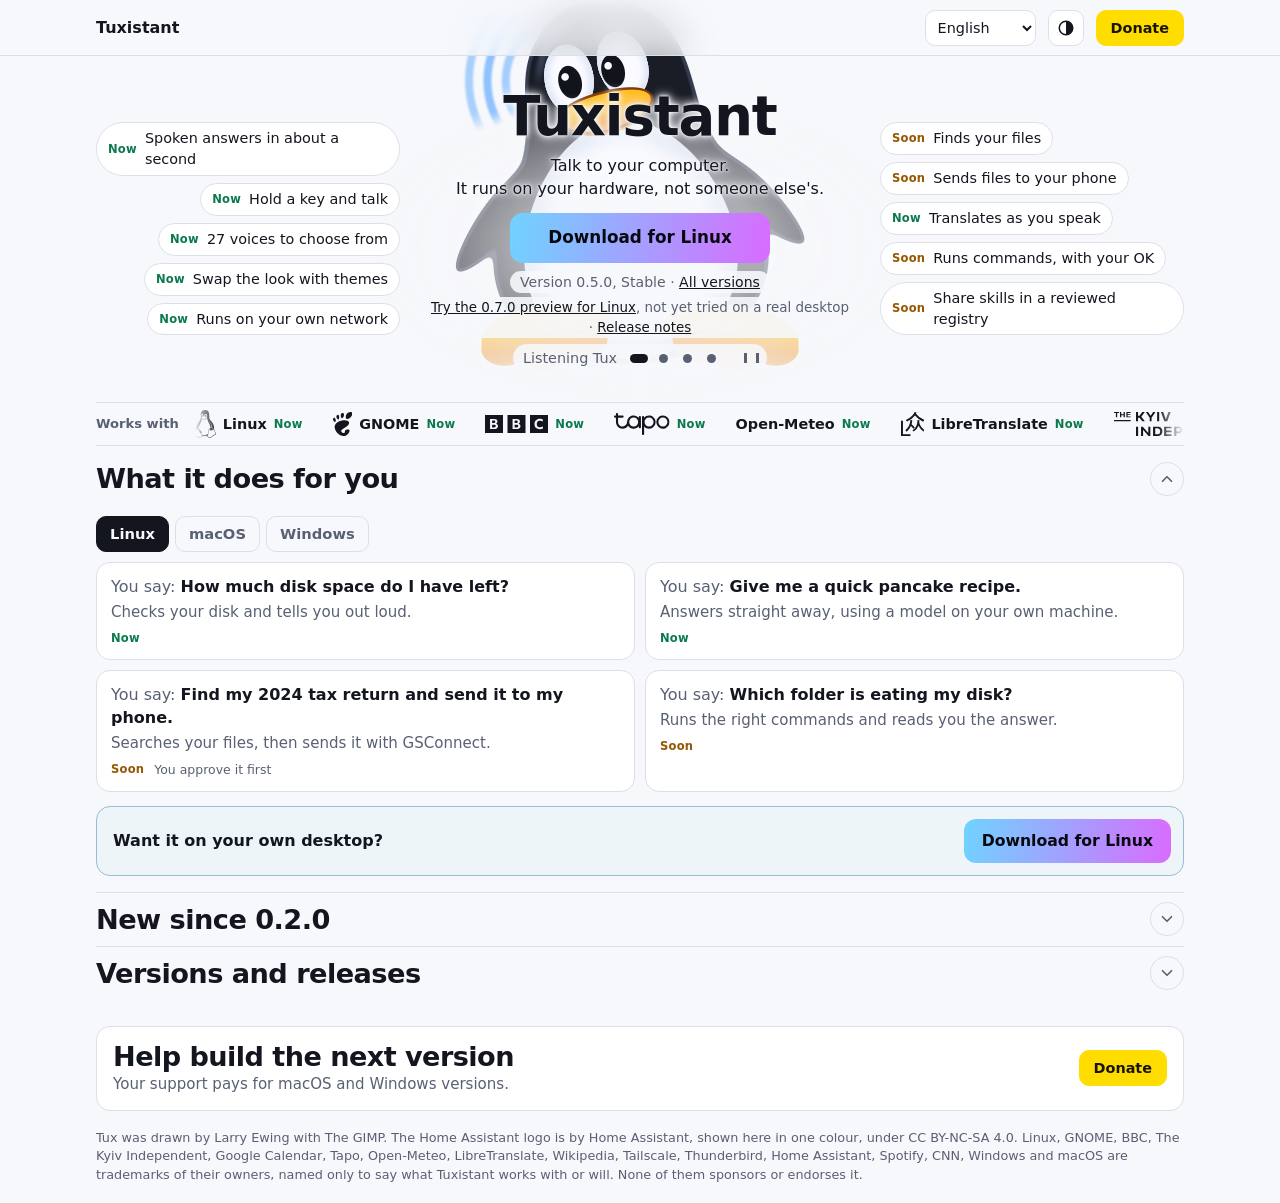
==== commit df6c0c71: "Publish the site from 0763397" ====
--- a/index.html
+++ b/index.html
@@ -3,9 +3,9 @@
 <head>
 <meta charset="utf-8">
 <meta name="viewport" content="width=device-width, initial-scale=1">
-<meta http-equiv="Content-Security-Policy" content="default-src 'none'; script-src 'self' 'sha256-Vfyx9UtzuCBT3fniRzrdjG1B3CGyk0qH3fRhVZrTNFI=' 'sha256-SqynItc/O4rO2nS4DljDxCaF4On9PS4TB4Wi/SGNqbo='; style-src 'self'; img-src 'self'; base-uri 'none'; form-action 'none'">
+<meta http-equiv="Content-Security-Policy" content="default-src 'none'; script-src 'self' 'sha256-7VdH9vVWAruDu7903xE+iqf+m04RZmTaQeqstZI0Ae4=' 'sha256-SqynItc/O4rO2nS4DljDxCaF4On9PS4TB4Wi/SGNqbo='; style-src 'self'; img-src 'self'; base-uri 'none'; form-action 'none'">
 <meta name="referrer" content="strict-origin-when-cross-origin">
-<script>try{var m=localStorage.getItem('mode');if(m==='light'||m==='dark')document.documentElement.dataset.mode=m}catch(e){}</script><script>(function(){var L=["en", "ar", "es", "pt", "zh"],c=null,i,b;try{c=localStorage.getItem('lang')}catch(e){}if(L.indexOf(c)<0){c=null;var n=navigator.languages||[navigator.language||''];for(i=0;i<n.length&&!c;i++){b=n[i].toLowerCase().split('-')[0];if(L.indexOf(b)>=0)c=b}}if(c&&c!=='en')location.replace(c+'/'+location.search+location.hash)})()</script>
+<script>document.documentElement.classList.add('js');try{var m=localStorage.getItem('mode');if(m==='light'||m==='dark')document.documentElement.dataset.mode=m}catch(e){}</script><script>(function(){var L=["en", "ar", "es", "pt", "zh"],c=null,i,b;try{c=localStorage.getItem('lang')}catch(e){}if(L.indexOf(c)<0){c=null;var n=navigator.languages||[navigator.language||''];for(i=0;i<n.length&&!c;i++){b=n[i].toLowerCase().split('-')[0];if(L.indexOf(b)>=0)c=b}}if(c&&c!=='en')location.replace(c+'/'+location.search+location.hash)})()</script>
 <title>Tuxistant: talk to your computer</title>
 <meta name="description" content="A voice assistant for your desktop that runs on your own hardware.">
 <meta property="og:title" content="Tuxistant: talk to your computer">
@@ -26,12 +26,20 @@
   </div>
 </header>
 <main>
-  <section class="hero wrap">
-    <h1>Tuxistant</h1>
-    <p class="tagline">Talk to your computer. It runs on your hardware, not someone else&#x27;s.</p>
-    <div class="stage">
-      <canvas id="tux" aria-hidden="true"></canvas>
-      <div class="fallback" aria-hidden="true"></div>
+  <section class="hero" id="hero" data-theme="tux">
+    <canvas id="tux" aria-hidden="true"></canvas>
+    <div class="fallback" aria-hidden="true"></div>
+    <div class="hero-in wrap">
+      <div class="hero-copy">
+        <h1>Tuxistant</h1>
+        <p class="tagline"><span>Talk to your computer.</span> <span>It runs on your hardware, not someone else&#x27;s.</span></p>
+        <div class="download">
+          <a class="btn btn-main" id="download" href="https://github.com/BuenGenio/Tuxistant/archive/refs/tags/v0.5.0.tar.gz">Download for Linux</a>
+          <p class="dl-meta"><span id="dl-meta-text">Version 0.5.0, Stable</span> · <a href="#versions">All versions</a></p>
+          <p class="dl-preview"><a href="https://github.com/BuenGenio/Tuxistant/archive/refs/tags/v0.7.0.tar.gz">Try the 0.7.0 preview for Linux</a>, not yet tried on a real desktop · <a href="https://github.com/BuenGenio/Tuxistant/releases/tag/v0.7.0">Release notes</a></p>
+        </div>
+        <div class="pick"><span id="theme-name">Listening Tux</span><span class="dots" id="dots"></span></div>
+      </div>
       <ul class="caps caps-a"><li class="cap"><span class="tag tag-now">Now</span><span>Spoken answers in about a second</span></li>
 <li class="cap"><span class="tag tag-now">Now</span><span>Hold a key and talk</span></li>
 <li class="cap"><span class="tag tag-now">Now</span><span>27 voices to choose from</span></li>
@@ -43,33 +51,25 @@
 <li class="cap"><span class="tag tag-soon">Soon</span><span>Runs commands, with your OK</span></li>
 <li class="cap"><span class="tag tag-soon">Soon</span><span>Share skills in a reviewed registry</span></li></ul>
     </div>
-    <div class="pick"><span id="theme-name" aria-live="polite"></span><span class="dots" id="dots"></span></div>
-    <div class="download">
-      <a class="btn btn-main" id="download" aria-disabled="true"></a>
-      <p class="dl-meta"><span id="dl-meta-text"></span> · <a href="#versions">All versions</a></p>
-      <p class="dl-preview"><a href="https://github.com/BuenGenio/Tuxistant/archive/refs/tags/v0.4.0.tar.gz">Try the 0.4.0 preview for Linux</a>, not yet tried on a real desktop · <a href="https://github.com/BuenGenio/Tuxistant/releases/tag/v0.4.0">Release notes</a></p>
-    </div>
   </section>
   <div class="wrap"><div class="ticker"><svg class="marks" aria-hidden="true" focusable="false"><symbol id="mark-linux" viewBox="2.11 0 19.78 24"><path d="M12.504 0c-.155 0-.315.008-.48.021-4.226.333-3.105 4.807-3.17 6.298-.076 1.092-.3 1.953-1.05 3.02-.885 1.051-2.127 2.75-2.716 4.521-.278.832-.41 1.684-.287 2.489a.424.424 0 00-.11.135c-.26.268-.45.6-.663.839-.199.199-.485.267-.797.4-.313.136-.658.269-.864.68-.09.189-.136.394-.132.602 0 .199.027.4.055.536.058.399.116.728.04.97-.249.68-.28 1.145-.106 1.484.174.334.535.47.94.601.81.2 1.91.135 2.774.6.926.466 1.866.67 2.616.47.526-.116.97-.464 1.208-.946.587-.003 1.23-.269 2.26-.334.699-.058 1.574.267 2.577.2.025.134.063.198.114.333l.003.003c.391.778 1.113 1.132 1.884 1.071.771-.06 1.592-.536 2.257-1.306.631-.765 1.683-1.084 2.378-1.503.348-.199.629-.469.649-.853.023-.4-.2-.811-.714-1.376v-.097l-.003-.003c-.17-.2-.25-.535-.338-.926-.085-.401-.182-.786-.492-1.046h-.003c-.059-.054-.123-.067-.188-.135a.357.357 0 00-.19-.064c.431-1.278.264-2.55-.173-3.694-.533-1.41-1.465-2.638-2.175-3.483-.796-1.005-1.576-1.957-1.56-3.368.026-2.152.236-6.133-3.544-6.139zm.529 3.405h.013c.213 0 .396.062.584.198.19.135.33.332.438.533.105.259.158.459.166.724 0-.02.006-.04.006-.06v.105a.086.086 0 01-.004-.021l-.004-.024a1.807 1.807 0 01-.15.706.953.953 0 01-.213.335.71.71 0 00-.088-.042c-.104-.045-.198-.064-.284-.133a1.312 1.312 0 00-.22-.066c.05-.06.146-.133.183-.198.053-.128.082-.264.088-.402v-.02a1.21 1.21 0 00-.061-.4c-.045-.134-.101-.2-.183-.333-.084-.066-.167-.132-.267-.132h-.016c-.093 0-.176.03-.262.132a.8.8 0 00-.205.334 1.18 1.18 0 00-.09.4v.019c.002.089.008.179.02.267-.193-.067-.438-.135-.607-.202a1.635 1.635 0 01-.018-.2v-.02a1.772 1.772 0 01.15-.768c.082-.22.232-.406.43-.533a.985.985 0 01.594-.2zm-2.962.059h.036c.142 0 .27.048.399.135.146.129.264.288.344.465.09.199.14.4.153.667v.004c.007.134.006.2-.002.266v.08c-.03.007-.056.018-.083.024-.152.055-.274.135-.393.2.012-.09.013-.18.003-.267v-.015c-.012-.133-.04-.2-.082-.333a.613.613 0 00-.166-.267.248.248 0 00-.183-.064h-.021c-.071.006-.13.04-.186.132a.552.552 0 00-.12.27.944.944 0 00-.023.33v.015c.012.135.037.2.08.334.046.134.098.2.166.268.01.009.02.018.034.024-.07.057-.117.07-.176.136a.304.304 0 01-.131.068 2.62 2.62 0 01-.275-.402 1.772 1.772 0 01-.155-.667 1.759 1.759 0 01.08-.668 1.43 1.43 0 01.283-.535c.128-.133.26-.2.418-.2zm1.37 1.706c.332 0 .733.065 1.216.399.293.2.523.269 1.052.468h.003c.255.136.405.266.478.399v-.131a.571.571 0 01.016.47c-.123.31-.516.643-1.063.842v.002c-.268.135-.501.333-.775.465-.276.135-.588.292-1.012.267a1.139 1.139 0 01-.448-.067 3.566 3.566 0 01-.322-.198c-.195-.135-.363-.332-.612-.465v-.005h-.005c-.4-.246-.616-.512-.686-.71-.07-.268-.005-.47.193-.6.224-.135.38-.271.483-.336.104-.074.143-.102.176-.131h.002v-.003c.169-.202.436-.47.839-.601.139-.036.294-.065.466-.065zm2.8 2.142c.358 1.417 1.196 3.475 1.735 4.473.286.534.855 1.659 1.102 3.024.156-.005.33.018.513.064.646-1.671-.546-3.467-1.089-3.966-.22-.2-.232-.335-.123-.335.59.534 1.365 1.572 1.646 2.757.13.535.16 1.104.021 1.67.067.028.135.06.205.067 1.032.534 1.413.938 1.23 1.537v-.043c-.06-.003-.12 0-.18 0h-.016c.151-.467-.182-.825-1.065-1.224-.915-.4-1.646-.336-1.77.465-.008.043-.013.066-.018.135-.068.023-.139.053-.209.064-.43.268-.662.669-.793 1.187-.13.533-.17 1.156-.205 1.869v.003c-.02.334-.17.838-.319 1.35-1.5 1.072-3.58 1.538-5.348.334a2.645 2.645 0 00-.402-.533 1.45 1.45 0 00-.275-.333c.182 0 .338-.03.465-.067a.615.615 0 00.314-.334c.108-.267 0-.697-.345-1.163-.345-.467-.931-.995-1.788-1.521-.63-.4-.986-.87-1.15-1.396-.165-.534-.143-1.085-.015-1.645.245-1.07.873-2.11 1.274-2.763.107-.065.037.135-.408.974-.396.751-1.14 2.497-.122 3.854a8.123 8.123 0 01.647-2.876c.564-1.278 1.743-3.504 1.836-5.268.048.036.217.135.289.202.218.133.38.333.59.465.21.201.477.335.876.335.039.003.075.006.11.006.412 0 .73-.134.997-.268.29-.134.52-.334.74-.4h.005c.467-.135.835-.402 1.044-.7zm2.185 8.958c.037.6.343 1.245.882 1.377.588.134 1.434-.333 1.791-.765l.211-.01c.315-.007.577.01.847.268l.003.003c.208.199.305.53.391.876.085.4.154.78.409 1.066.486.527.645.906.636 1.14l.003-.007v.018l-.003-.012c-.015.262-.185.396-.498.595-.63.401-1.746.712-2.457 1.57-.618.737-1.37 1.14-2.036 1.191-.664.053-1.237-.2-1.574-.898l-.005-.003c-.21-.4-.12-1.025.056-1.69.176-.668.428-1.344.463-1.897.037-.714.076-1.335.195-1.814.12-.465.308-.797.641-.984l.045-.022zm-10.814.049h.01c.053 0 .105.005.157.014.376.055.706.333 1.023.752l.91 1.664.003.003c.243.533.754 1.064 1.189 1.637.434.598.77 1.131.729 1.57v.006c-.057.744-.48 1.148-1.125 1.294-.645.135-1.52.002-2.395-.464-.968-.536-2.118-.469-2.857-.602-.369-.066-.61-.2-.723-.4-.11-.2-.113-.602.123-1.23v-.004l.002-.003c.117-.334.03-.752-.027-1.118-.055-.401-.083-.71.043-.94.16-.334.396-.4.69-.533.294-.135.64-.202.915-.47h.002v-.002c.256-.268.445-.601.668-.838.19-.201.38-.336.663-.336zm7.159-9.074c-.435.201-.945.535-1.488.535-.542 0-.97-.267-1.28-.466-.154-.134-.28-.268-.373-.335-.164-.134-.144-.333-.074-.333.109.016.129.134.199.2.096.066.215.2.36.333.292.2.68.467 1.167.467.485 0 1.053-.267 1.398-.466.195-.135.445-.334.648-.467.156-.136.149-.267.279-.267.128.016.034.134-.147.332a8.097 8.097 0 01-.69.468zm-1.082-1.583V5.64c-.006-.02.013-.042.029-.05.074-.043.18-.027.26.004.063 0 .16.067.15.135-.006.049-.085.066-.135.066-.055 0-.092-.043-.141-.068-.052-.018-.146-.008-.163-.065zm-.551 0c-.02.058-.113.049-.166.066-.047.025-.086.068-.14.068-.05 0-.13-.02-.136-.068-.01-.066.088-.133.15-.133.08-.031.184-.047.259-.005.019.009.036.03.03.05v.02h.003z"/></symbol><symbol id="mark-gnome" viewBox="2.23 0 19.54 24"><path d="M19.703 0c-4.99 0-5.927 7.111-3.12 7.111 2.81 0 8.113-7.111 3.12-7.111M11.99.872q-.119-.001-.25.016c-2.811.364-1.82 5.25-.324 5.34 1.449.09 3.032-5.347.574-5.356M7.123 2.803a1.4 1.4 0 0 0-.488.114c-2.259.933-.344 4.776.921 4.519 1.168-.24 1.319-4.671-.433-4.632Zm-3.6 3.016a1.05 1.05 0 0 0-.634.215c-1.807 1.248.607 4.269 1.671 3.799.93-.41.338-3.967-1.037-4.014m10.032 2.309c-3.835.033-8.716 1.978-9.567 5.784C3.044 18.14 7.875 24 12.915 24c2.48 0 5.34-2.24 5.875-5.077.409-2.163-4.81-1.295-4.623.137.225 1.715-1.258 2.561-2.711 1.454-4.623-3.52 7.658-5.276 6.847-10.086-.263-1.56-2.29-2.322-4.748-2.301Z"/></symbol><symbol id="mark-bbc" viewBox="0 0 560 160"><path d="m79.396 86.11h-16.16v24.3h15.91c5.467 0 9.666-1.029 12.61-3.083 2.94-2.058 4.403-5.015 4.403-8.876 0-8.224-5.589-12.34-16.76-12.34zm8.504-17.18c2.485-2.054 3.734-4.928 3.734-8.616 0-7.136-4.861-10.7-14.57-10.7h-13.83v22.4h13.83c4.732 0 8.34-1.022 10.83-3.08zm-87.9 91.07h160v-160h-160zm110.8-47.08c-2.737 3.86-6.632 6.842-11.69 8.938-5.061 2.1-11.14 3.146-18.23 3.146h-35.86v-90h33.77c9.957 0 17.66 1.995 23.13 5.978 5.46 3.99 8.196 9.715 8.196 17.18 0 4.28-0.9799 7.994-2.94 11.14-1.956 3.146-4.854 5.642-8.69 7.49 5.306 1.757 9.365 4.55 12.18 8.368 2.817 3.818 4.224 8.452 4.224 13.91 0 5.372-1.365 9.988-4.098 13.84z"/><path d="m279.396 86.1h-16.16v24.3h15.91c5.467 0 9.666-1.029 12.6-3.083 2.936-2.058 4.403-5.015 4.403-8.876 0-8.224-5.586-12.34-16.76-12.34zm8.504-17.18c2.485-2.054 3.734-4.928 3.734-8.616 0-7.136-4.861-10.7-14.57-10.7h-13.83v22.4h13.83c4.732 0 8.344-1.022 10.83-3.08zm-87.9 91.08h160v-160h-160zm110.8-47.08c-2.737 3.86-6.629 6.842-11.69 8.938-5.061 2.1-11.14 3.146-18.23 3.146h-35.86v-90h33.78c9.953 0 17.66 1.995 23.13 5.978 5.46 3.99 8.196 9.715 8.196 17.18 0 4.28-0.9799 7.994-2.94 11.14-1.953 3.146-4.854 5.642-8.686 7.49 5.306 1.757 9.362 4.55 12.18 8.368 2.814 3.818 4.221 8.452 4.221 13.91 0 5.372-1.365 9.988-4.098 13.84z"/><path d="m400 160h160v-160h-160zm114.9-40.7c-3.731 2.054-8.05 3.682-12.96 4.875-4.914 1.19-10.08 1.785-15.5 1.785-7.199 0-13.68-1.046-19.43-3.143-5.764-2.1-10.63-5.124-14.61-9.068-3.983-3.948-7.035-8.784-9.148-14.5-2.121-5.712-3.174-12.15-3.174-19.31 0-6.986 1.099-13.3 3.3-18.93 2.205-5.635 5.376-10.47 9.53-14.5 4.147-4.025 9.12-7.112 14.93-9.254 5.799-2.135 12.3-3.206 19.49-3.206 4.998 0 9.719 0.5145 14.17 1.54 4.441 1.029 8.568 2.53 12.39 4.508v17.51c-3.484-2.306-7.296-4.072-11.31-5.239-4.169-1.206-8.49-1.809-12.83-1.788-6.184 0-11.46 1.151-15.82 3.454-4.287 2.228-7.789 5.717-10.03 9.995-2.334 4.357-3.5 9.659-3.5 15.91s1.123 11.58 3.37 15.98c2.132 4.29 5.551 7.806 9.778 10.06 4.277 2.303 9.467 3.454 15.56 3.454 9.316 0 17.91-2.425 25.79-7.28z"/></symbol><symbol id="mark-tapo" viewBox="0 0.26 90 35.65"><path fill-rule="evenodd" d="M28.3423 4.86941C32.6321 3.36534 37.4039 4.73679 40.2405 8.28901V6.87365C40.2413 5.93672 41.0006 5.17738 41.9376 5.17661C42.8745 5.17738 43.6338 5.93672 43.6346 6.87365V23.4625C43.6346 24.3997 42.8748 25.1595 41.9376 25.1595C41.0003 25.1595 40.2405 24.3997 40.2405 23.4625V21.6586C38.0909 24.3554 34.7717 25.8488 31.3277 25.6687C27.8837 25.4887 24.7383 23.6573 22.8816 20.7511C20.8984 23.82 17.487 25.6657 13.833 25.6465C7.92461 25.6119 3.19149 20.7219 3.19149 14.8135V7.75478H1.71092C1.25667 7.75478 0.821074 7.57414 0.500136 7.25268C0.179197 6.93122 -0.000734557 6.49533 2.25402e-06 6.04109C0.000768167 5.09672 0.766547 4.33156 1.71092 4.33156H3.19149V1.97264C3.19149 1.51863 3.37194 1.08324 3.6931 0.762345C4.01426 0.441446 4.44979 0.261352 4.90379 0.261719C5.84762 0.262485 6.61256 1.02742 6.61332 1.97125V4.33017H13.9413C14.8862 4.33017 15.6522 5.09618 15.6522 6.04109C15.6529 6.49533 15.473 6.93122 15.152 7.25268C14.8311 7.57414 14.3955 7.75478 13.9413 7.75478H6.61332V14.8496C6.61332 18.9097 9.93525 22.283 13.9954 22.2303C17.9458 22.172 21.1324 18.9805 21.1846 15.03V14.9703C21.1818 10.4245 24.0525 6.37347 28.3423 4.86941ZM24.59 14.9719C24.5895 19.003 27.8564 22.2715 31.8874 22.273V22.2716C35.9186 22.2678 39.1858 19.0013 39.1904 14.9701C39.1889 10.939 35.9204 7.67215 31.8893 7.67266C27.8582 7.67317 24.5905 10.9409 24.59 14.9719Z"/><path fill-rule="evenodd" d="M48.816 7.84816C50.8419 5.57064 53.7451 4.26825 56.7933 4.26953C61.7108 4.26901 65.9955 7.62033 67.1795 12.3932C68.3635 17.166 66.1418 22.1313 61.7942 24.4292C57.4466 26.727 52.0926 25.7656 48.816 22.0989V34.2029C48.8182 34.6546 48.6404 35.0885 48.3219 35.4088C48.0035 35.7291 47.5706 35.9093 47.1189 35.9097C46.182 35.9089 45.4226 35.1496 45.4219 34.2126V6.87684C45.4226 5.93991 46.182 5.18057 47.1189 5.1798C48.0558 5.18057 48.8152 5.93991 48.816 6.87684V7.84816ZM49.493 14.9738C49.4935 19.0052 52.7617 22.273 56.7932 22.273V22.2716C60.8233 22.2663 64.0888 19.0002 64.0933 14.9701C64.0918 10.9386 60.8227 7.67164 56.7913 7.67266C52.7599 7.67368 49.4925 10.9423 49.493 14.9738Z"/><path fill-rule="evenodd" d="M69.4074 10.8774C71.0649 6.87732 74.969 4.2698 79.2989 4.27092V4.26953C85.2063 4.27718 89.9932 9.06464 90.0001 14.9721C90.0012 19.302 87.3937 23.2061 83.3936 24.8636C79.3935 26.521 74.7889 25.6054 71.7272 22.5438C68.6656 19.4821 67.7499 14.8774 69.4074 10.8774ZM71.9984 14.9733C71.9987 19.0049 75.267 22.273 79.2986 22.273C83.3287 22.2677 86.5942 19.0016 86.5988 14.9715C86.598 10.9399 83.3293 7.67215 79.2977 7.67266C75.2661 7.67317 71.9982 10.9417 71.9984 14.9733Z"/></symbol><symbol id="mark-libretranslate" viewBox="0 0 49.49 49.96"><g transform="translate(-23.040803,-26.932047)"><g transform="translate(-42.114518,-17.993737)"><g transform="matrix(4.3205134,0,0,4.3205134,-37.271798,-327.6536)"><path d="m 34.996103,90.121035 -0.614947,0.759641 q -2.754346,-1.41593 -3.948067,-2.950715 -1.167884,1.617467 -3.7672,2.888703 L 26.0096,90.084861 q 3.457142,-1.601964 4.283963,-3.849882 l 0.878496,0.273884 q -0.175699,0.516763 -0.232543,0.604613 1.116207,1.596797 4.056587,3.007559 z m 0.165364,4.91958 -0.676959,0.645954 q -1.514115,-1.157549 -2.346102,-2.826692 -0.547769,1.550288 -2.268589,2.806021 l -0.676959,-0.625283 q 1.19889,-0.795814 1.798334,-1.875848 0.599445,-1.080034 0.682127,-3.079906 l 0.909502,0.07751 q 0,0.268716 -0.04134,0.671791 l -0.03617,0.361734 q 0,0.273884 0.30489,1.033525 0.310058,0.754474 0.899167,1.467606 0.594277,0.707965 1.452103,1.343583 z m -4.800725,-1.374588 -0.702797,0.63045 q -0.594277,-0.780312 -1.162716,-1.276404 -0.651121,1.421098 -2.020542,2.676831 l -0.687295,-0.614948 q 1.229895,-1.095537 1.767329,-2.201409 0.5426,-1.105872 0.697629,-2.795686 l 0.919838,0.09819 q -0.103353,0.940508 -0.366902,1.91719 1.00252,0.862993 1.555456,1.565791 z"/></g><path d="M 84.81389,94.883148 V 91.324643 H 69.191186 V 63.247172 h -4.035865 v 31.635976 z"/></g></g></symbol><symbol id="mark-kyiv-independent" viewBox="0 0 199 36"><path fill-rule="evenodd" d="M71.2313 24.5858C71.3564 24.7448 72.5989 26.3241 72.5844 29.0001C72.5991 31.7207 71.3146 33.3077 71.226 33.3927C69.7791 35.1215 68.406 35.4757 67.3872 35.7308H67.3724C66.3389 36 65.1429 35.9716 65.1429 35.9716H58.5874V22.0001H65.1429C65.1429 22.0001 66.3537 21.986 67.3724 22.241H67.3872L67.4372 22.2542C68.4507 22.5217 69.8026 22.8785 71.226 24.5791L71.2313 24.5858ZM69.0113 30.7005L69.0261 30.6863C69.0704 30.5871 69.2032 30.2895 69.2475 28.9576C69.1885 27.6681 69.0556 27.3564 69.0113 27.2572V27.2288C68.5886 25.6603 67.4265 25.0595 67.2312 24.9586L67.2309 24.9584C67.2217 24.9537 67.2147 24.95 67.21 24.9475C66.0731 24.3382 64.449 24.409 64.449 24.409H61.8209V33.5344H64.449C64.449 33.5344 66.0731 33.6194 67.21 32.996C67.3281 32.9535 68.5831 32.3583 69.0113 30.7146V30.7005Z"/><path d="M40.5448 22.0143H43.232L51.4412 31.3948V22.0143H54.5122V36H51.766L43.6306 26.7046V35.9858H40.5448V22.0143Z"/><path d="M36.1449 22.0285H33V36H36.1449V22.0285Z"/><path d="M122.947 22.0143L131.141 31.3806V22.0143H134.212V35.9858H131.466L123.331 26.7046V35.9717H120.23V22.0143H122.947Z"/><path d="M170.224 22.0143H172.94L181.149 31.3948V22.0143H184.22V36H181.474L173.324 26.7046V35.9858H170.224V22.0143Z"/><path fill-rule="evenodd" d="M100.091 22.7511C99.1757 22.241 98.1569 22.0285 97.0938 22.0285H90.3316V35.9858H93.506C93.4912 34.8097 93.4912 31.8907 93.4912 31.8907C93.4912 31.8907 96.016 31.9049 97.0348 31.8907C97.9059 31.8907 98.7327 31.7632 99.5152 31.4373C100.593 30.998 101.42 30.3037 101.966 29.3118C102.586 28.1924 102.704 27.0021 102.409 25.7693C102.114 24.4232 101.317 23.4313 100.091 22.7511ZM98.9394 28.6033C98.4965 29.1134 97.9207 29.3826 97.2563 29.3968C96.0603 29.4393 93.506 29.411 93.5208 29.411V24.494C93.5208 24.494 96.0455 24.4799 97.2415 24.5082C98.4817 24.5365 99.4119 25.4151 99.5152 26.6053C99.5743 27.3422 99.4414 28.0223 98.9394 28.6033Z"/><path d="M186.981 22.0143V24.5224H191.44L191.426 35.9575H194.556V24.5224H199V22.0143H186.981Z"/><path fill-rule="evenodd" d="M152.255 29.0001C152.269 26.3241 151.027 24.7448 150.902 24.5858L150.896 24.5791C149.473 22.8785 148.121 22.5217 147.108 22.2542L147.058 22.241H147.043C146.024 21.986 144.813 22.0001 144.813 22.0001H138.258V35.9716H144.813C144.813 35.9716 146.009 36 147.043 35.7308H147.058C148.076 35.4757 149.45 35.1215 150.896 33.3927C151 33.3077 152.284 31.7207 152.255 29.0001ZM148.697 30.7146C148.274 32.3515 147.045 32.9386 146.9 33.0077L146.895 33.0101C145.758 33.6336 144.134 33.5486 144.134 33.5486H141.506V24.4232H144.134C144.134 24.4232 145.758 24.3523 146.895 24.9616C146.9 24.9642 146.907 24.9679 146.916 24.9728C147.112 25.0737 148.274 25.6745 148.697 27.243C148.697 27.243 148.888 27.6823 148.948 28.9717C148.906 30.1915 148.771 30.5237 148.719 30.652L148.714 30.6657L148.711 30.6721C148.711 30.6863 148.697 30.7146 148.697 30.7146Z"/><path d="M86.3008 22.0001V24.4374H78.3574V27.7673H86.3008V30.2045H78.3574V33.5344H86.3008V35.9716H75.1977V22.0001H86.3008Z"/><path d="M116.347 24.4374V22.0001H105.244V35.9716H116.347V33.5344H108.404V30.2045H116.347V27.7673H108.404V24.4374H116.347Z"/><path d="M166.163 22.0001V24.4374H158.205V27.7673H166.163V30.2045H158.205V33.5344H166.163V35.9716H155.045V22.0001H166.163Z"/><path d="M46.2048 0L40.9602 7L46.2048 14H42.4115L38.2877 8.49899H36.0605V14H33V0H36.0605V5.48687H38.2877L42.4115 0H46.2048Z"/><path d="M51.0901 0.0141552L54.9265 5.74143L58.7486 0.0141552H62.1252L56.349 8.6687V13.9434H53.5472V8.68284L47.7279 0.0141552H51.0901Z"/><path d="M73.7925 0.0282759L77.7007 10.7333L81.609 0.0282759H85L79.8848 13.9434H75.5023L70.3871 0.0282759H73.7925Z"/><path d="M64.7115 0.0141552H67.772V13.9576H64.7115V0.0141552Z"/><path fill-rule="evenodd" d="M25 14H0V12H25V14Z"/><path d="M14.3677 3.2721V0H16.2795V8H14.3677V4.7279H10.8971V8H8.97063V0H10.8971V3.2721H14.3677Z"/><path d="M25 1.40036V0.0138784H18.5588V7.98615H25V6.5858H20.3823V4.68632H24.5956V3.29984H20.3823V1.40036H25Z"/><path d="M0 1.64991H2.85295V7.98613H4.76473V1.64991H7.61768V0.0277229H0V1.64991Z"/></symbol><symbol id="mark-google-calendar" viewBox="0 0 24 24"><path d="M18.316 5.684H24v12.632h-5.684V5.684zM5.684 24h12.632v-5.684H5.684V24zM18.316 5.684V0H1.895A1.894 1.894 0 0 0 0 1.895v16.421h5.684V5.684h12.632zm-7.207 6.25v-.065c.272-.144.5-.349.687-.617s.279-.595.279-.982c0-.379-.099-.72-.3-1.025a2.05 2.05 0 0 0-.832-.714 2.703 2.703 0 0 0-1.197-.257c-.6 0-1.094.156-1.481.467-.386.311-.65.671-.793 1.078l1.085.452c.086-.249.224-.461.413-.633.189-.172.445-.257.767-.257.33 0 .602.088.816.264a.86.86 0 0 1 .322.703c0 .33-.12.589-.36.778-.24.19-.535.284-.886.284h-.567v1.085h.633c.407 0 .748.109 1.02.327.272.218.407.499.407.843 0 .336-.129.614-.387.832s-.565.327-.924.327c-.351 0-.651-.103-.897-.311-.248-.208-.422-.502-.521-.881l-1.096.452c.178.616.505 1.082.977 1.401.472.319.984.478 1.538.477a2.84 2.84 0 0 0 1.293-.291c.382-.193.684-.458.902-.794.218-.336.327-.72.327-1.149 0-.429-.115-.797-.344-1.105a2.067 2.067 0 0 0-.881-.689zm2.093-1.931l.602.913L15 10.045v5.744h1.187V8.446h-.827l-2.158 1.557zM22.105 0h-3.289v5.184H24V1.895A1.894 1.894 0 0 0 22.105 0zm-3.289 23.5l4.684-4.684h-4.684V23.5zM0 22.105C0 23.152.848 24 1.895 24h3.289v-5.184H0v3.289z"/></symbol><symbol id="mark-home-assistant" viewBox="0 0.31 24 23.38"><path d="M22.939 10.627 13.061.749a1.505 1.505 0 0 0-2.121 0l-9.879 9.878C.478 11.21 0 12.363 0 13.187v9c0 .826.675 1.5 1.5 1.5h9.227l-4.063-4.062a2.034 2.034 0 0 1-.664.113c-1.13 0-2.05-.92-2.05-2.05s.92-2.05 2.05-2.05 2.05.92 2.05 2.05c0 .233-.041.456-.113.665l3.163 3.163V9.928a2.05 2.05 0 0 1-1.15-1.84c0-1.13.92-2.05 2.05-2.05s2.05.92 2.05 2.05a2.05 2.05 0 0 1-1.15 1.84v8.127l3.146-3.146A2.051 2.051 0 0 1 18 12.239c1.13 0 2.05.92 2.05 2.05s-.92 2.05-2.05 2.05c-.25 0-.488-.047-.709-.13L12.9 20.602v3.088h9.6c.825 0 1.5-.675 1.5-1.5v-9c0-.825-.477-1.977-1.061-2.561z"/></symbol><symbol id="mark-spotify" viewBox="0 0 24 24"><path d="M12 0C5.4 0 0 5.4 0 12s5.4 12 12 12 12-5.4 12-12S18.66 0 12 0zm5.521 17.34c-.24.359-.66.48-1.021.24-2.82-1.74-6.36-2.101-10.561-1.141-.418.122-.779-.179-.899-.539-.12-.421.18-.78.54-.9 4.56-1.021 8.52-.6 11.64 1.32.42.18.479.659.301 1.02zm1.44-3.3c-.301.42-.841.6-1.262.3-3.239-1.98-8.159-2.58-11.939-1.38-.479.12-1.02-.12-1.14-.6-.12-.48.12-1.021.6-1.141C9.6 9.9 15 10.561 18.72 12.84c.361.181.54.78.241 1.2zm.12-3.36C15.24 8.4 8.82 8.16 5.16 9.301c-.6.179-1.2-.181-1.38-.721-.18-.601.18-1.2.72-1.381 4.26-1.26 11.28-1.02 15.721 1.621.539.3.719 1.02.419 1.56-.299.421-1.02.599-1.559.3z"/></symbol><symbol id="mark-intelimaris" viewBox="18 18 1218 1218"><path fill-rule="evenodd" d="M 596.5 30.7 C 576.1 32, 542 36, 542 37 C 542 37.4, 545.5 42.8, 549.8 49.1 C 565.4 72, 609.9 137.7, 629.6 167 C 720.3 301.6, 717.6 298.1, 744 318.5 C 769.1 337.8, 786.9 355, 797.7 370.3 C 800.7 374.5, 803.3 378, 803.5 378 C 803.7 378, 812.1 373.8, 822.1 368.7 C 849.6 354.7, 873.7 345.8, 899.6 340 C 907.3 338.2, 914.2 336.5, 915.1 336.2 C 916.5 335.6, 914.3 331.6, 903.1 314 C 895.5 302.2, 880.6 278.8, 870 262 C 859.4 245.2, 848.8 228.6, 846.5 225 C 844.2 221.4, 825.5 192.2, 805 160 C 784.5 127.8, 764.6 96.5, 760.7 90.5 C 749.6 73.2, 744.8 65.4, 736.1 51.4 L 728.1 38.3 723.3 37.6 C 682.3 31.7, 659.7 30, 627.2 30.2 C 613.1 30.3, 599.3 30.5, 596.5 30.7 M 499.1 44.5 C 462.2 52.7, 425.4 64.3, 390.7 78.8 C 384.4 81.5, 382 82.9, 382.3 84 C 382.5 84.8, 388.1 93.5, 394.8 103.2 C 401.5 112.9, 446.7 180.6, 495.4 253.7 C 589.1 394.5, 588.7 394, 603.5 404.5 C 616.8 414, 630 419.5, 656.8 426.6 C 674.6 431.3, 685.9 434.8, 699.8 440 C 710.9 444, 711.2 444.1, 713.8 442.4 C 720.6 438.1, 741.3 422.9, 759.8 408.6 C 771 400, 782.6 391.5, 785.6 389.8 C 788.5 388, 791 386.1, 791 385.7 C 791 383.6, 779.7 368.9, 771.2 359.9 C 760.2 348.4, 750.3 340.2, 729 325.5 C 709.5 312, 701.1 305.2, 694.6 297.5 C 688.9 290.7, 679.2 276.6, 584.9 137 C 515.2 34, 520.5 41.5, 517.4 41.3 C 515.8 41.2, 507.6 42.6, 499.1 44.5 M 758.1 47.7 C 759.4 49.8, 768.6 64.1, 778.5 79.5 C 788.5 94.9, 804.2 119.4, 813.5 134 C 822.8 148.6, 835.9 169.2, 842.7 179.8 C 859.8 206.4, 909.3 284.8, 925.8 311.3 C 934.2 324.8, 939.8 332.9, 940.6 332.6 C 948.4 329.6, 1004.9 329.5, 1027.8 332.4 C 1041.7 334.2, 1065.9 338.6, 1066.8 339.4 C 1067.6 340.2, 1058.7 367.2, 1052.8 382 C 1046 398.8, 1033.6 423.9, 1025 438.2 L 1017.9 450 1055.3 510.7 C 1124.3 622.8, 1196.9 741.3, 1207 758.3 C 1208.9 761.4, 1210.7 764, 1211 764 C 1211.4 764, 1212.2 761.6, 1212.9 758.8 C 1244.4 624.9, 1228.2 481.1, 1168 361 C 1120.9 266.8, 1056.5 194.8, 964.3 133.2 C 903.7 92.7, 828 60.1, 758.6 44.5 L 755.8 43.9 758.1 47.7 M 342.5 101.3 C 308.7 118.8, 285.1 133.5, 258.1 153.9 C 239.6 167.9, 240 167.6, 240 168.4 C 240 168.8, 246.3 177.1, 253.9 186.9 C 285.6 227.4, 286.7 229, 391.7 386.5 C 449.8 473.7, 454.3 480, 462.4 487.8 C 479.5 504.2, 499.1 514.3, 525 520 C 535.3 522.2, 545.5 523.5, 570.7 525.5 L 589.8 527 597.7 521.4 C 602 518.3, 617.6 507.7, 632.5 497.9 C 657.4 481.5, 696.8 455, 701.5 451.4 C 704.2 449.4, 703.3 448.9, 689.7 444.5 C 674.3 439.4, 665.1 437.5, 640.8 434 C 610.5 429.7, 602.7 427.3, 588.7 417.8 C 576.8 409.7, 570 401.3, 545 364 C 531.9 344.5, 511.1 313.4, 498.7 295 C 486.3 276.6, 450.8 223.4, 419.8 176.8 C 387.5 128.2, 362.9 92.1, 362 92.1 C 361.2 92.1, 352.4 96.2, 342.5 101.3 M 206.4 196.9 C 183.6 218.2, 162.4 241.8, 141.8 268.7 L 133.2 279.9 174.7 341.7 C 197.5 375.7, 237.6 435.7, 263.7 475 C 315 552.1, 321.7 561.7, 332.2 572.1 C 355.9 595.8, 391.6 609.2, 453.3 617.4 C 472.9 620.1, 501.7 622.7, 502.5 621.9 C 502.7 621.6, 502 618.5, 500.9 614.9 C 499.8 611.4, 498.7 604.9, 498.3 600.5 L 497.8 592.5 531.1 568.6 C 549.5 555.4, 566.2 543.5, 568.2 542.1 C 570.3 540.7, 572 539.2, 572 538.9 C 572 538.6, 564.7 538, 555.8 537.7 C 512 536, 485.9 528.7, 459.7 510.7 C 447.3 502.2, 437.2 490.8, 421.8 468 C 414.6 457.3, 380.6 406.4, 346.2 355 C 281.1 257.6, 268 238.6, 254.6 220.9 C 250.1 215.1, 241.7 204, 235.8 196.2 C 229.9 188.5, 224.7 181.9, 224.2 181.6 C 223.7 181.3, 215.7 188.2, 206.4 196.9 M 118.1 301.8 C 102.6 325.4, 79.8 369.5, 69.2 396.2 C 61.3 416.2, 53.8 438, 54.2 440.2 C 54.8 443.8, 171.3 619.3, 178.5 627.5 C 214.8 668.7, 251.6 683.5, 353 697.5 C 384 701.7, 398 704, 408.5 706.6 C 445.3 715.6, 459.6 730.1, 456.1 755.1 C 454.3 768.4, 449.8 780.4, 434 815 C 404.4 879.7, 396.6 910.4, 401.5 943.6 C 405.4 969.3, 412.6 983.8, 450.8 1041.5 C 480.4 1086.2, 498.5 1114.4, 516.2 1143 C 524.2 1155.9, 535.5 1174.2, 541.5 1183.5 C 547.4 1192.8, 555.2 1205.1, 558.7 1210.6 L 565 1220.8 578.8 1221.6 C 599 1222.9, 650.4 1222.6, 666.5 1221.2 C 680.4 1219.9, 701.6 1217.4, 707.7 1216.4 L 710.8 1215.8 705.6 1207.2 C 702.7 1202.4, 691.4 1184.1, 680.5 1166.5 C 662.5 1137.3, 649.2 1115.7, 629 1082.5 C 625 1075.9, 619.1 1066.5, 616 1061.5 C 612.8 1056.5, 602.4 1039.9, 592.8 1024.5 C 583.1 1009.1, 565 980.3, 552.5 960.5 C 518.5 906.9, 514.7 897.1, 514.6 864.5 C 514.6 848.5, 515 843.8, 516.9 835 C 522.1 810.8, 531.6 786.1, 550.6 747.1 L 564 719.7 557 712.4 C 537.3 691.6, 517.5 661.2, 508.9 638.3 L 506.5 632 494.5 632 C 465.5 632, 429.5 628.3, 398 622 C 352 612.8, 327.6 599.9, 306.4 573.6 C 301 566.9, 172.6 375.2, 133.4 315.3 C 127.1 305.8, 121.7 298, 121.3 298 C 120.9 298, 119.4 299.7, 118.1 301.8 M 955.5 354.7 C 897.2 358.6, 845.4 376.3, 796.3 409.2 C 790.6 412.9, 775.3 424, 762.3 433.8 C 734.9 454.3, 722.2 463.3, 684 489.5 C 601.7 545.9, 524 601.8, 524 604.5 C 524 607.7, 533.7 633.7, 539 644.5 C 551 669, 570.2 693.6, 590.7 710.7 L 597 715.9 606.2 710.8 C 611.3 708, 621.8 702, 629.5 697.5 C 637.2 693, 652.7 684, 664 677.5 C 701.7 655.8, 709.4 651.4, 726.5 641.5 C 735.9 636.1, 757 623.8, 773.5 614.2 C 790 604.6, 814.9 590.5, 828.8 582.9 C 881.3 553.9, 905.1 538.4, 928 517.8 C 973 477.3, 1001.2 440.1, 1021.5 394.5 C 1027.8 380.1, 1035.5 359.2, 1034.8 358.4 C 1032 355.7, 978.8 353.2, 955.5 354.7 M 946.5 387.7 C 918.5 394.6, 910.9 396.7, 896.7 401.4 C 867 411.2, 830.9 426.8, 828.2 430.9 C 824.4 436.7, 825.5 439, 855.3 486.5 C 870.6 511, 872.7 513, 880.6 510 C 892.9 505.3, 971.2 423.2, 974.8 411.2 C 978.2 400, 973.7 390.8, 963.1 387.2 C 958.7 385.7, 954 385.8, 946.5 387.7 M 761 453.9 C 759.6 454.3, 757.1 455.4, 755.4 456.3 C 751.5 458.3, 675.9 512.4, 597.3 569.4 C 588.4 575.8, 579.5 582.9, 577.7 585.1 C 571.9 591.8, 569.9 602.1, 572.4 611.9 C 575.4 623.6, 590.3 649.8, 601.2 662.3 C 609.8 672.2, 624.7 678.1, 635.9 676 C 643.2 674.7, 639.5 676.7, 721 628 C 760.3 604.5, 800.3 580.7, 809.7 575.1 C 828 564.2, 830.8 561.7, 834.8 553.1 C 840.7 540.3, 838.6 527.4, 827.8 508.5 C 802.8 464.9, 791.4 453.9, 771.5 453.3 C 767.1 453.2, 762.4 453.4, 761 453.9 M 43.2 477.6 C 25.5 551.1, 21.7 619.9, 31.1 694.8 L 32.4 705.1 42.6 717.3 C 84.7 768, 117.1 782.1, 206 788.5 C 244.3 791.2, 258.3 793.1, 273.7 797.6 C 299.6 805.1, 310.3 817.7, 308.7 838.7 C 308 847.1, 307 852.1, 301 876 C 291.7 913.1, 289.1 930.1, 288.3 960.1 C 287 1006.4, 295.2 1050.2, 314 1097.5 C 317.3 1105.8, 338.6 1150.5, 340.4 1152.8 C 341.5 1154.4, 357.6 1162.5, 376.5 1171.2 C 419.7 1191.1, 468.2 1205.8, 519.3 1214.5 C 541.6 1218.3, 540.9 1220.1, 526.2 1197.2 C 519.2 1186.4, 507 1166.8, 499 1153.7 C 491 1140.6, 472.8 1112.1, 458.6 1090.2 C 412.6 1019.8, 408.8 1013.7, 401.9 1001 C 388.6 976.6, 384.2 961.4, 383.3 937.5 C 382.2 905.1, 390 877.4, 417 818 C 419.8 811.7, 424.8 800.6, 428 793.4 C 443.3 759, 442.3 743.5, 424.3 731.4 C 411.2 722.5, 391.6 717.8, 340.5 711 C 268.4 701.5, 243.3 695.6, 216.6 682.1 C 183.7 665.5, 167.9 649.2, 130.3 593 C 111.4 564.8, 87.1 527.6, 65 492.7 C 57 480.2, 49.5 468.8, 48.4 467.3 L 46.3 464.6 43.2 477.6 M 995 480.7 C 978.4 501.5, 934.5 543.3, 918.1 554.1 L 915.7 555.6 919.8 564.6 C 925.7 577.5, 931.1 592.1, 937 611.5 C 949.6 652.8, 948.9 651.3, 969.2 683.5 C 997 727.6, 1037.7 792.6, 1046.2 806.5 C 1058.4 826.5, 1109.2 910, 1121.7 930.7 L 1129.1 943 1125.9 947.6 C 1124.1 950.2, 1123.1 952, 1123.7 951.7 C 1126.4 950, 1148.3 914.5, 1160.2 892.5 C 1174.6 866, 1189.7 831.6, 1199 803.8 L 1203.3 791.1 1200.8 787.3 C 1199.4 785.2, 1189.1 768.4, 1177.8 750 C 1166.5 731.6, 1152 708, 1145.5 697.5 C 1122.3 660.1, 1025.2 502.2, 1016 487 C 1010.9 478.5, 1006.2 470.9, 1005.6 470.2 C 1004.7 469.3, 1002.3 471.6, 995 480.7 M 765 478.7 C 763.1 479.7, 749.1 489.5, 734 500.5 C 698.7 526.1, 609.7 590.3, 604.7 593.8 C 595.5 600.3, 594.7 604.7, 600.5 616.8 C 612.1 641.1, 625 654.5, 633.6 651.4 C 634.7 651, 653.3 640, 675 627 C 696.7 614, 722.1 598.9, 731.5 593.5 C 765.1 574.2, 807.6 548.5, 810.2 545.9 C 813.4 542.8, 814.5 539.2, 813.6 534.7 C 812.2 527, 784.5 484, 778.7 480.3 C 773.6 477.1, 769.1 476.6, 765 478.7 M 895.5 569.7 C 877 582.1, 846.7 599.9, 823.5 611.9 C 816.9 615.3, 811.1 618.5, 810.7 618.9 C 808.4 621.2, 802 671.3, 802 687.1 C 802 715.1, 808.1 732.1, 831.5 768.5 C 838.5 779.5, 853.6 803.1, 865 821 C 876.4 838.9, 889.9 860, 895 868 C 903.4 881.1, 934.3 930.1, 957 966.5 C 974 993.6, 1019 1067.8, 1019 1068.6 C 1019 1069, 1018 1070.5, 1016.8 1071.9 C 1015.5 1073.3, 1018.8 1070.7, 1024 1066 C 1040.5 1051.4, 1071 1020, 1084.9 1003.2 C 1099.5 985.7, 1122 956.1, 1122 954.5 C 1122 954, 1121 955, 1119.8 956.7 C 1117.1 960.6, 1116.9 960.6, 1115.1 957.8 C 1109.3 948.7, 1099 931.8, 1063.5 873.5 C 1056.8 862.5, 1044.3 842.3, 1035.7 828.5 C 1027.2 814.8, 1015.7 796.3, 1010.2 787.5 C 1004.8 778.7, 993.6 760.9, 985.5 748 C 929.5 659, 934.7 669, 925.6 632.2 C 922.5 620, 918.1 604, 915.7 596.7 C 911.3 583.4, 903.9 565, 903 565 C 902.7 565, 899.3 567.1, 895.5 569.7 M 780 636.1 C 768.7 642.8, 744.7 656.7, 726.5 667.2 L 693.5 686.1 687.2 703.8 C 663.8 768.9, 665.3 802.9, 693.2 846.3 C 696.7 851.6, 706.5 866.9, 715.2 880.3 C 736.4 913.2, 743.6 924.6, 769.8 967 C 782.2 987.1, 798.2 1013, 805.5 1024.5 C 812.7 1036, 823.5 1053.4, 829.5 1063 C 855.9 1105.6, 888 1156.4, 889.4 1157.8 C 889.6 1158, 893.8 1156.1, 898.7 1153.7 C 926.7 1139.6, 965.6 1114.1, 996.7 1089.3 L 1006 1082 1002.6 1077.2 C 998.2 1071, 966.7 1021.2, 949.8 993.5 C 932.8 965.8, 901.5 915.7, 887.3 893.6 C 870.5 867.4, 838 816.4, 818.4 785.6 C 793.7 746.8, 788.5 734.2, 787.4 711 C 786.7 696.6, 788.1 686.8, 795.4 655.7 C 801.6 629.8, 802.7 624, 801.4 624 C 800.9 624, 791.3 629.5, 780 636.1 M 666 702.1 C 660.2 705.5, 644.3 714.9, 630.5 723 C 601.1 740.4, 598.1 742, 595.7 742 C 593 742, 586.9 738.6, 579.5 733 L 572.9 728 568 738.2 C 529.2 820.6, 522.6 864.6, 543 906.5 C 545.7 912, 554.7 927.1, 563.1 940 C 585.2 974.2, 638.8 1060.4, 669.7 1111.5 C 680.7 1129.7, 692.9 1149.7, 696.7 1156 C 718.2 1190.9, 730 1210.3, 730.3 1211.3 C 730.9 1213.3, 765.4 1205.3, 793 1196.9 C 819.2 1188.9, 866.9 1170.5, 870.4 1167 C 871 1166.4, 870.3 1164.4, 868.3 1161.3 C 866.7 1158.7, 858.1 1145.3, 849.3 1131.5 C 840.5 1117.8, 826.2 1095, 817.5 1081 C 808.8 1067, 796.9 1047.8, 791 1038.5 C 785.1 1029.2, 774.3 1011.8, 767 1000 C 731.7 943.2, 712.6 912.9, 684.1 869 C 659.5 830.9, 652.9 811.4, 654.3 780.5 C 655.2 760.5, 659.6 742.9, 671.1 713.1 C 674.4 704.6, 676.9 697.3, 676.8 696.8 C 676.6 696.3, 671.8 698.7, 666 702.1 M 40.6 747.8 C 71.4 887.5, 155.7 1021.1, 267.1 1106.5 C 279 1115.7, 308 1135.3, 308.7 1134.7 C 308.9 1134.4, 306.6 1128.8, 303.6 1122.2 C 286.9 1086.2, 276.6 1050.1, 270.8 1008 C 270 1002.1, 269.5 988, 269.5 971 C 269.5 933.4, 271.9 916, 283.1 872.5 C 291.5 839.7, 291 829.2, 280.7 822.1 C 268.3 813.6, 253.1 810.7, 204 807.5 C 136.7 803.1, 104.4 794.8, 74.3 774.1 C 65.3 768, 46.9 752.3, 43.3 747.6 C 40.6 744.3, 39.8 744.3, 40.6 747.8"/></symbol><symbol id="mark-cnn" viewBox="0 6.42 24 11.16"><path d="M23.9962 15.514c0 2.0638-2.6676 3.0547-4.0789.6576-.1012-.173-2.3252-4.0032-2.3252-4.0032v3.3457c0 2.0637-2.6663 3.0546-4.0776.6575-.1025-.173-2.3253-4.0032-2.3253-4.0032v3.1547c0 1.4318-.8498 2.2073-2.1791 2.2073H5.5299a5.5299 5.5299 0 010-11.0598h1.7946v1.328H5.5299a4.2019 4.2019 0 100 8.4038h3.4494a.8973.8973 0 00.8794-.878V8.524a.2692.2692 0 01.1935-.273c.141-.0384.2897.0487.3987.2333l2.1522 3.7084c1.251 2.1573 2.0728 3.5738 2.083 3.5892.2807.4742.6986.5576.9973.4755a.7973.7973 0 00.582-.787v-6.945a.2705.2705 0 01.191-.2744c.1397-.0384.287.0487.3947.2333l1.9946 3.4366 2.242 3.8648c.2191.3717.5242.5038.7896.5038a.7691.7691 0 00.2063-.0282.7986.7986 0 00.591-.791V6.4707H24zM8.0026 13.9695V8.4857c0-2.0638 2.6675-3.0546 4.0788-.6563.1025.173 2.3253 4.002 2.3253 4.002V8.4856c0-2.0638 2.6662-3.0546 4.0775-.6563.1026.173 2.3253 4.002 2.3253 4.002V6.4705H22.14v8.9999a.2705.2705 0 01-.1935.2743c-.141.0384-.2897-.0487-.3987-.2333a1360.4277 1360.4277 0 01-2.2406-3.8622l-1.9946-3.434c-.2794-.4744-.696-.5577-.9921-.477a.7986.7986 0 00-.5833.7858v6.9464a.2718.2718 0 01-.1935.2743c-.1423.0384-.291-.0487-.3987-.2333-.0192-.032-1.069-1.8407-2.083-3.5892a6211.7971 6211.7971 0 00-2.1535-3.711c-.2794-.4755-.6973-.5575-.996-.4768a.7999.7999 0 00-.5845.7858v6.8002a.3717.3717 0 01-.3487.3474h-3.452a3.6712 3.6712 0 010-7.3424H7.322v1.328H5.5427a2.3432 2.3432 0 100 4.6864H7.636a.364.364 0 00.3666-.3705Z"/></symbol><symbol id="mark-windows" viewBox="0 0 4875 4875"><path d="M0 0h2311v2310H0zm2564 0h2311v2310H2564zM0 2564h2311v2311H0zm2564 0h2311v2311H2564"/></symbol><symbol id="mark-macos" viewBox="0 9.18 24 5.64"><path d="M0 14.727h.941v-2.453c0-.484.318-.835.771-.835.439 0 .71.276.71.722v2.566h.915V12.25c0-.48.31-.812.764-.812.46 0 .718.28.718.77v2.518h.94v-2.748c0-.801-.517-1.334-1.307-1.334-.578 0-1.054.31-1.247.805h-.023c-.147-.514-.552-.805-1.118-.805-.545 0-.968.306-1.142.771H.903v-.695H0v4.006zm7.82-.646c-.408 0-.68-.208-.68-.537 0-.318.26-.522.714-.552l.926-.057v.307c0 .483-.427.839-.96.839zm-.284.71c.514 0 1.017-.268 1.248-.703h.018v.639h.908v-2.76c0-.804-.647-1.33-1.64-1.33-1.021 0-1.66.537-1.701 1.285h.873c.06-.332.344-.548.79-.548.464 0 .748.242.748.662v.287l-1.058.06c-.976.061-1.524.488-1.524 1.199 0 .721.564 1.209 1.338 1.209zm6.305-2.642c-.065-.843-.719-1.512-1.777-1.512-1.164 0-1.92.805-1.92 2.087 0 1.3.756 2.082 1.928 2.082 1.005 0 1.697-.59 1.772-1.485h-.888c-.087.453-.397.725-.873.725-.597 0-.982-.483-.982-1.322 0-.824.381-1.323.975-1.323.502 0 .8.321.876.748h.889zm2.906-2.967c-1.591 0-2.589 1.085-2.589 2.82 0 1.735.998 2.816 2.59 2.816 1.586 0 2.584-1.081 2.584-2.816 0-1.735-.997-2.82-2.585-2.82zm0 .832c.971 0 1.591.77 1.591 1.988 0 1.213-.62 1.984-1.59 1.984-.976 0-1.592-.77-1.592-1.984 0-1.217.616-1.988 1.591-1.988zm2.982 3.178c.042 1.006.866 1.626 2.12 1.626 1.32 0 2.151-.65 2.151-1.686 0-.813-.469-1.27-1.576-1.523l-.627-.144c-.67-.158-.945-.37-.945-.733 0-.453.415-.756 1.032-.756.623 0 1.05.306 1.096.817h.93c-.023-.96-.817-1.61-2.019-1.61-1.187 0-2.03.653-2.03 1.62 0 .78.477 1.263 1.482 1.494l.707.166c.688.163.967.39.967.782 0 .454-.457.779-1.115.779-.665 0-1.167-.329-1.228-.832h-.945z"/></symbol></svg><p class="ticker-label" id="works-with">Works with</p><div class="ticker-view"><ul class="ticker-list" aria-labelledby="works-with" tabindex="0"><li class="ticker-item is-now"><svg class="mark" width="23.08" height="28" aria-hidden="true" focusable="false"><use href="#mark-linux"/></svg><span class="mark-name">Linux</span><span class="tag tag-now">Now</span></li><li class="ticker-item is-now"><svg class="mark" width="19.54" height="24" aria-hidden="true" focusable="false"><use href="#mark-gnome"/></svg><span class="mark-name">GNOME</span><span class="tag tag-now">Now</span></li><li class="ticker-item is-now"><svg class="mark" width="63" height="18" aria-hidden="true" focusable="false"><use href="#mark-bbc"/></svg><span class="mark-name visually-hidden">BBC</span><span class="tag tag-now">Now</span></li><li class="ticker-item is-now"><svg class="mark" width="55.54" height="22" aria-hidden="true" focusable="false"><use href="#mark-tapo"/></svg><span class="mark-name visually-hidden">Tapo</span><span class="tag tag-now">Now</span></li><li class="ticker-item is-now"><span class="mark-name">Open-Meteo</span><span class="tag tag-now">Now</span></li><li class="ticker-item is-now"><svg class="mark" width="23.77" height="24" aria-hidden="true" focusable="false"><use href="#mark-libretranslate"/></svg><span class="mark-name">LibreTranslate</span><span class="tag tag-now">Now</span></li><li class="ticker-item is-now"><svg class="mark" width="132.7" height="24" aria-hidden="true" focusable="false"><use href="#mark-kyiv-independent"/></svg><span class="mark-name visually-hidden">The Kyiv Independent</span><span class="tag tag-now">Now</span></li><li class="ticker-item is-soon"><svg class="mark" width="22" height="22" aria-hidden="true" focusable="false"><use href="#mark-google-calendar"/></svg><span class="mark-name">Google Calendar</span><span class="tag tag-soon">Soon</span></li><li class="ticker-item is-soon"><svg class="mark" width="23.61" height="23" aria-hidden="true" focusable="false"><use href="#mark-home-assistant"/></svg><span class="mark-name">Home Assistant</span><span class="tag tag-soon">Soon</span></li><li class="ticker-item is-soon"><svg class="mark" width="22" height="22" aria-hidden="true" focusable="false"><use href="#mark-spotify"/></svg><span class="mark-name">Spotify</span><span class="tag tag-soon">Soon</span></li><li class="ticker-item is-soon"><svg class="mark" width="26" height="26" aria-hidden="true" focusable="false"><use href="#mark-intelimaris"/></svg><span class="mark-name">InteliMaris</span><span class="tag tag-soon">Soon</span></li><li class="ticker-item is-soon"><svg class="mark" width="38.71" height="18" aria-hidden="true" focusable="false"><use href="#mark-cnn"/></svg><span class="mark-name visually-hidden">CNN</span><span class="tag tag-soon">Soon</span></li><li class="ticker-item is-soon"><svg class="mark" width="20" height="20" aria-hidden="true" focusable="false"><use href="#mark-windows"/></svg><span class="mark-name">Windows</span><span class="tag tag-soon">Soon</span></li><li class="ticker-item is-soon"><svg class="mark" width="55.32" height="13" aria-hidden="true" focusable="false"><use href="#mark-macos"/></svg><span class="mark-name visually-hidden">macOS</span><span class="tag tag-soon">Soon</span></li></ul><ul class="ticker-list" aria-hidden="true"><li class="ticker-item is-now"><svg class="mark" width="23.08" height="28" aria-hidden="true" focusable="false"><use href="#mark-linux"/></svg><span class="mark-name">Linux</span><span class="tag tag-now">Now</span></li><li class="ticker-item is-now"><svg class="mark" width="19.54" height="24" aria-hidden="true" focusable="false"><use href="#mark-gnome"/></svg><span class="mark-name">GNOME</span><span class="tag tag-now">Now</span></li><li class="ticker-item is-now"><svg class="mark" width="63" height="18" aria-hidden="true" focusable="false"><use href="#mark-bbc"/></svg><span class="mark-name visually-hidden">BBC</span><span class="tag tag-now">Now</span></li><li class="ticker-item is-now"><svg class="mark" width="55.54" height="22" aria-hidden="true" focusable="false"><use href="#mark-tapo"/></svg><span class="mark-name visually-hidden">Tapo</span><span class="tag tag-now">Now</span></li><li class="ticker-item is-now"><span class="mark-name">Open-Meteo</span><span class="tag tag-now">Now</span></li><li class="ticker-item is-now"><svg class="mark" width="23.77" height="24" aria-hidden="true" focusable="false"><use href="#mark-libretranslate"/></svg><span class="mark-name">LibreTranslate</span><span class="tag tag-now">Now</span></li><li class="ticker-item is-now"><svg class="mark" width="132.7" height="24" aria-hidden="true" focusable="false"><use href="#mark-kyiv-independent"/></svg><span class="mark-name visually-hidden">The Kyiv Independent</span><span class="tag tag-now">Now</span></li><li class="ticker-item is-soon"><svg class="mark" width="22" height="22" aria-hidden="true" focusable="false"><use href="#mark-google-calendar"/></svg><span class="mark-name">Google Calendar</span><span class="tag tag-soon">Soon</span></li><li class="ticker-item is-soon"><svg class="mark" width="23.61" height="23" aria-hidden="true" focusable="false"><use href="#mark-home-assistant"/></svg><span class="mark-name">Home Assistant</span><span class="tag tag-soon">Soon</span></li><li class="ticker-item is-soon"><svg class="mark" width="22" height="22" aria-hidden="true" focusable="false"><use href="#mark-spotify"/></svg><span class="mark-name">Spotify</span><span class="tag tag-soon">Soon</span></li><li class="ticker-item is-soon"><svg class="mark" width="26" height="26" aria-hidden="true" focusable="false"><use href="#mark-intelimaris"/></svg><span class="mark-name">InteliMaris</span><span class="tag tag-soon">Soon</span></li><li class="ticker-item is-soon"><svg class="mark" width="38.71" height="18" aria-hidden="true" focusable="false"><use href="#mark-cnn"/></svg><span class="mark-name visually-hidden">CNN</span><span class="tag tag-soon">Soon</span></li><li class="ticker-item is-soon"><svg class="mark" width="20" height="20" aria-hidden="true" focusable="false"><use href="#mark-windows"/></svg><span class="mark-name">Windows</span><span class="tag tag-soon">Soon</span></li><li class="ticker-item is-soon"><svg class="mark" width="55.32" height="13" aria-hidden="true" focusable="false"><use href="#mark-macos"/></svg><span class="mark-name visually-hidden">macOS</span><span class="tag tag-soon">Soon</span></li></ul></div></div></div>
-  <section class="section wrap" aria-labelledby="examples-title">
-    <h2 id="examples-title">What it does for you</h2>
+  <section class="section acc wrap" id="examples" aria-labelledby="examples-title"><div class="acc-head"><div class="acc-fit"><h2 id="examples-title">What it does for you</h2></div><svg class="acc-chev" viewBox="0 0 24 24" aria-hidden="true" focusable="false"><path d="M6 9l6 6 6-6"/></svg></div><div class="acc-panel" id="examples-panel"><div class="acc-inner">
     <div class="tabs" role="tablist" aria-labelledby="examples-title"><button class="tab" type="button" role="tab" id="tab-linux" data-os="linux" aria-controls="panel-linux" aria-selected="false">Linux</button><button class="tab" type="button" role="tab" id="tab-macos" data-os="macos" aria-controls="panel-macos" aria-selected="false">macOS</button><button class="tab" type="button" role="tab" id="tab-windows" data-os="windows" aria-controls="panel-windows" aria-selected="false">Windows</button></div>
     <ul class="examples" id="panel-linux" role="tabpanel" aria-labelledby="tab-linux"><li class="example"><span class="say" data-label="You say">How much disk space do I have left?</span><p class="does">Checks your disk and tells you out loud.</p><div class="flags"><span class="tag tag-now">Now</span></div></li><li class="example"><span class="say" data-label="You say">Give me a quick pancake recipe.</span><p class="does">Answers straight away, using a model on your own machine.</p><div class="flags"><span class="tag tag-now">Now</span></div></li><li class="example"><span class="say" data-label="You say">Find my 2024 tax return and send it to my phone.</span><p class="does">Searches your files, then sends it with GSConnect.</p><div class="flags"><span class="tag tag-soon">Soon</span><span class="flag">You approve it first</span></div></li><li class="example"><span class="say" data-label="You say">Which folder is eating my disk?</span><p class="does">Runs the right commands and reads you the answer.</p><div class="flags"><span class="tag tag-soon">Soon</span></div></li></ul><ul class="examples" id="panel-macos" role="tabpanel" aria-labelledby="tab-macos" hidden><li class="example"><span class="say" data-label="You say">Find last year&#x27;s tax return and AirDrop it to my iPhone.</span><p class="does">Searches with Spotlight, then opens AirDrop.</p><div class="flags"><span class="tag tag-soon">Soon</span><span class="flag">You approve it first</span></div></li><li class="example"><span class="say" data-label="You say">Turn on Do Not Disturb until my next meeting.</span><p class="does">Reads your calendar and sets a Focus.</p><div class="flags"><span class="tag tag-soon">Soon</span></div></li><li class="example"><span class="say" data-label="You say">Clear anything in Downloads older than a year.</span><p class="does">Shows the list, then moves it all to the Bin.</p><div class="flags"><span class="tag tag-soon">Soon</span><span class="flag">You approve it first</span></div></li><li class="example"><span class="say" data-label="You say">Why is my Mac running hot?</span><p class="does">Finds the busiest app and tells you.</p><div class="flags"><span class="tag tag-soon">Soon</span></div></li></ul><ul class="examples" id="panel-windows" role="tabpanel" aria-labelledby="tab-windows" hidden><li class="example"><span class="say" data-label="You say">Find my tax return and send it to my phone.</span><p class="does">Searches your files, then sends it with Phone Link.</p><div class="flags"><span class="tag tag-soon">Soon</span><span class="flag">You approve it first</span></div></li><li class="example"><span class="say" data-label="You say">Install VLC.</span><p class="does">Installs it with winget.</p><div class="flags"><span class="tag tag-soon">Soon</span><span class="flag">You approve it first</span></div></li><li class="example"><span class="say" data-label="You say">What&#x27;s slowing down my startup?</span><p class="does">Lists your startup apps and how long each takes.</p><div class="flags"><span class="tag tag-soon">Soon</span></div></li><li class="example"><span class="say" data-label="You say">Clear my temp files.</span><p class="does">Shows what it found, then frees the space.</p><div class="flags"><span class="tag tag-soon">Soon</span><span class="flag">You approve it first</span></div></li></ul>
-  </section>
-  <section class="section wrap" id="preview" aria-labelledby="preview-title">
-    <h2 id="preview-title">New in the preview</h2>
+  <div class="acc-cta"><p>Want it on your own desktop?</p><div class="acc-actions"><a class="btn btn-cta" href="https://github.com/BuenGenio/Tuxistant/archive/refs/tags/v0.5.0.tar.gz" data-cta="download">Download for Linux</a></div></div></div></div></section>
+  <section class="section acc wrap" id="preview" aria-labelledby="preview-title"><div class="acc-head"><div class="acc-fit"><h2 id="preview-title">New since 0.2.0</h2></div><svg class="acc-chev" viewBox="0 0 24 24" aria-hidden="true" focusable="false"><path d="M6 9l6 6 6-6"/></svg></div><div class="acc-panel" id="preview-panel"><div class="acc-inner">
     <p class="lead">Built, but not yet proven on a real desktop. Each becomes Now once it has worked on one.</p>
-    <ul class="caps caps-row"><li class="cap"><span class="tag tag-soon">Soon</span><span>Plays, pauses and skips music</span></li><li class="cap"><span class="tag tag-soon">Soon</span><span>Timers and reminders</span></li><li class="cap"><span class="tag tag-soon">Soon</span><span>Controls your Home Assistant</span></li><li class="cap"><span class="tag tag-soon">Soon</span><span>Searches and researches the web</span></li><li class="cap"><span class="tag tag-soon">Soon</span><span>Answers facts from Wikipedia</span></li><li class="cap"><span class="tag tag-soon">Soon</span><span>Answers from your mail</span></li><li class="cap"><span class="tag tag-soon">Soon</span><span>Your own skills, in a sandbox</span></li><li class="cap"><span class="tag tag-soon">Soon</span><span>Opens apps and Settings pages</span></li></ul>
-  </section>
-  <section class="section wrap" id="versions" aria-labelledby="versions-title">
-    <h2 id="versions-title">Versions</h2>
+    <ul class="caps caps-row"><li class="cap"><span class="tag tag-soon">Soon</span><span>Plays, pauses and skips music</span></li><li class="cap"><span class="tag tag-soon">Soon</span><span>Timers and reminders</span></li><li class="cap"><span class="tag tag-soon">Soon</span><span>Controls your Home Assistant</span></li><li class="cap"><span class="tag tag-soon">Soon</span><span>Searches and researches the web</span></li><li class="cap"><span class="tag tag-soon">Soon</span><span>Answers facts from Wikipedia</span></li><li class="cap"><span class="tag tag-soon">Soon</span><span>Answers from your mail</span></li><li class="cap"><span class="tag tag-soon">Soon</span><span>Your own skills, in a sandbox</span></li><li class="cap"><span class="tag tag-soon">Soon</span><span>Opens apps and Settings pages</span></li><li class="cap"><span class="tag tag-soon">Soon</span><span>Recipe skills: one YAML file, no code</span></li><li class="cap"><span class="tag tag-soon">Soon</span><span>Recipes can switch Night Light and Do Not Disturb</span></li><li class="cap"><span class="tag tag-soon">Soon</span><span>Each skill on its own page in Settings</span></li><li class="cap"><span class="tag tag-soon">Soon</span><span>Tailscale address only when switched on</span></li><li class="cap"><span class="tag tag-soon">Soon</span><span>Hands-free dictation: double-tap Fn</span></li><li class="cap"><span class="tag tag-soon">Soon</span><span>Answer Tux&#x27;s questions by holding Fn again</span></li><li class="cap"><span class="tag tag-soon">Soon</span><span>Cloud only after you agree</span></li></ul>
+  <div class="acc-cta"><p>Try them on your own desktop.</p><div class="acc-actions"><a class="btn btn-cta" href="https://github.com/BuenGenio/Tuxistant/archive/refs/tags/v0.5.0.tar.gz" data-cta="download">Download for Linux</a><a class="acc-more" href="https://github.com/BuenGenio/Tuxistant/releases/tag/v0.5.0">Release notes</a></div></div></div></div></section>
+  <section class="section acc wrap" id="versions" aria-labelledby="versions-title"><div class="acc-head"><div class="acc-fit"><h2 id="versions-title">Versions and releases</h2></div><svg class="acc-chev" viewBox="0 0 24 24" aria-hidden="true" focusable="false"><path d="M6 9l6 6 6-6"/></svg></div><div class="acc-panel" id="versions-panel"><div class="acc-inner">
     <table class="versions">
       <thead><tr><th scope="col">System</th><th scope="col">Version</th><th scope="col">Status</th><th scope="col" class="needs">Needs</th></tr></thead>
-      <tbody><tr><td>Linux</td><td>0.2.0</td><td>Stable</td><td class="needs">GNOME 50 and your own LocalAI server</td></tr><tr><td>macOS</td><td>–</td><td>Planned</td><td class="needs">To be announced</td></tr><tr><td>Windows</td><td>–</td><td>Planned</td><td class="needs">To be announced</td></tr></tbody>
+      <tbody><tr><td>Linux</td><td>0.5.0</td><td>Stable</td><td class="needs">GNOME 50 and your own LocalAI server</td></tr><tr><td>macOS</td><td>–</td><td>Planned</td><td class="needs">To be announced</td></tr><tr><td>Windows</td><td>–</td><td>Planned</td><td class="needs">To be announced</td></tr></tbody>
     </table>
     <h3 class="sub" id="releases-title">Releases</h3>
-    <ol class="releases" aria-labelledby="releases-title"><li class="release"><span class="rel-version"><a href="https://github.com/BuenGenio/Tuxistant/releases/tag/v0.4.0">0.4.0</a></span><span class="rel-when"><time dir="ltr" datetime="2026-11-13">2026-11-13</time></span><span class="chan chan-preview">Preview</span><span class="rel-added">Opens apps and Settings pages, and keeps questions about your home out of fact lookups</span></li><li class="release"><span class="rel-version"><a href="https://github.com/BuenGenio/Tuxistant/releases/tag/v0.3.0">0.3.0</a></span><span class="rel-when"><time dir="ltr" datetime="2026-11-13">2026-11-13</time></span><span class="chan chan-preview">Preview</span><span class="rel-added">Web search and research, facts from Wikipedia, mail search, your own skills, media, timers and Home Assistant</span></li><li class="release"><span class="rel-version"><a href="https://github.com/BuenGenio/Tuxistant/releases/tag/v0.2.0">0.2.0</a></span><span class="rel-when"><time dir="ltr" datetime="2026-11-13">2026-11-13</time></span><span class="chan chan-stable">Stable</span><span class="rel-added">Your calendar, and news from a source you choose</span></li><li class="release"><span class="rel-version"><a href="https://github.com/BuenGenio/Tuxistant/releases/tag/v0.1.0">0.1.0</a></span><span class="rel-when"><time dir="ltr" datetime="2026-11-10">2026-11-10</time></span><span class="chan chan-preview">Preview</span><span class="rel-added">The first release: talk and listen, dictation, skills with approval cards, themes and Settings</span></li></ol>
-  </section>
+    <svg class="feat-sprite" width="0" height="0" aria-hidden="true" focusable="false"><symbol id="feat-mail" viewBox="0 0 24 24"><rect x="3" y="5" width="18" height="14" rx="2"/><path d="m3.5 7 8.5 6 8.5-6"/></symbol><symbol id="feat-server" viewBox="0 0 24 24"><rect x="3.5" y="4" width="17" height="7" rx="1.5"/><rect x="3.5" y="13" width="17" height="7" rx="1.5"/><path d="M7.5 7.5h.01M7.5 16.5h.01"/></symbol><symbol id="feat-shield" viewBox="0 0 24 24"><path d="M12 3 5 6v5.5c0 4.5 3 8 7 9.5 4-1.5 7-5 7-9.5V6z"/><path d="M9.5 12.5h5"/></symbol><symbol id="feat-search" viewBox="0 0 24 24"><circle cx="10.5" cy="10.5" r="6.5"/><path d="m15.5 15.5 5 5"/></symbol><symbol id="feat-recipe" viewBox="0 0 24 24"><path d="M14 3H6.5A1.5 1.5 0 0 0 5 4.5v15A1.5 1.5 0 0 0 6.5 21h11a1.5 1.5 0 0 0 1.5-1.5V8z"/><path d="M14 3v5h5M8.5 13h7M8.5 17h4"/></symbol><symbol id="feat-followup" viewBox="0 0 24 24"><path d="M4 3.5h10a1 1 0 0 1 1 1v7a1 1 0 0 1-1 1H8.5L5 15.5v-3H4a1 1 0 0 1-1-1v-7a1 1 0 0 1 1-1z"/><path d="M18 8h2a1 1 0 0 1 1 1v7a1 1 0 0 1-1 1h-1v3l-3.5-3H11a1 1 0 0 1-1-1v-.5"/></symbol><symbol id="feat-dictation" viewBox="0 0 24 24"><path d="M4 7h9M4 12h6M4 17h8M18 5v14M15.5 5h5M15.5 19h5"/></symbol><symbol id="feat-settings" viewBox="0 0 24 24"><path d="M4 7h9M17 7h3M4 17h3M11 17h9"/><circle cx="15" cy="7" r="2"/><circle cx="9" cy="17" r="2"/></symbol><symbol id="feat-consent" viewBox="0 0 24 24"><path d="M7 18.5a4.5 4.5 0 0 1-.6-9 6 6 0 0 1 11.4 1.6 3.8 3.8 0 0 1-.3 7.4z"/><path d="m9.5 13.5 2 2 3.5-3.5"/></symbol><symbol id="feat-apps" viewBox="0 0 24 24"><rect x="4" y="4" width="6.5" height="6.5" rx="1.5"/><rect x="13.5" y="4" width="6.5" height="6.5" rx="1.5"/><rect x="4" y="13.5" width="6.5" height="6.5" rx="1.5"/><rect x="13.5" y="13.5" width="6.5" height="6.5" rx="1.5"/></symbol><symbol id="feat-home" viewBox="0 0 24 24"><path d="M4 10.5 12 4l8 6.5V20H4z"/><path d="M10 20v-5h4v5"/></symbol><symbol id="feat-timer" viewBox="0 0 24 24"><circle cx="12" cy="13.5" r="7.5"/><path d="M12 13.5V10M9.5 2.5h5M12 2.5V6"/></symbol><symbol id="feat-media" viewBox="0 0 24 24"><path d="M9 17.5V5.5l11-2v12"/><circle cx="6.5" cy="17.5" r="2.5"/><circle cx="17.5" cy="15.5" r="2.5"/></symbol><symbol id="feat-book" viewBox="0 0 24 24"><path d="M12 6.5C10 5 7 4.5 3 5v13.5c4-.5 7 0 9 1.5 2-1.5 5-2 9-1.5V5c-4-.5-7 0-9 1.5z"/><path d="M12 6.5V20"/></symbol><symbol id="feat-code" viewBox="0 0 24 24"><path d="m8 7-5 5 5 5M16 7l5 5-5 5M13.5 5l-3 14"/></symbol><symbol id="feat-calendar" viewBox="0 0 24 24"><rect x="3.5" y="5" width="17" height="15.5" rx="2"/><path d="M3.5 10h17M8 3v4M16 3v4"/></symbol><symbol id="feat-news" viewBox="0 0 24 24"><rect x="3" y="4" width="18" height="16" rx="2"/><path d="M7 8.5h10M7 12.5h4M7 16h4M14 12.5h3V16h-3z"/></symbol><symbol id="feat-voice" viewBox="0 0 24 24"><rect x="9" y="3" width="6" height="11" rx="3"/><path d="M5.5 11a6.5 6.5 0 0 0 13 0M12 17.5V21M9 21h6"/></symbol><symbol id="feat-approve" viewBox="0 0 24 24"><rect x="3" y="5" width="18" height="14" rx="2"/><path d="m8.5 12 2.5 2.5 5-5"/></symbol><symbol id="feat-steps" viewBox="0 0 24 24"><path d="M3 20h5v-5h5v-5h5V5h3"/></symbol><symbol id="feat-theme" viewBox="0 0 24 24"><path d="M12 3a9 9 0 0 0 0 18c1.4 0 2-1 1.5-2.2-.6-1.4.3-2.8 1.8-2.8H18a3 3 0 0 0 3-3c0-5.5-4-10-9-10z"/><path d="M7.5 11.5h.01M10 7.5h.01M15 7.5h.01"/></symbol></svg>
+    <ol class="releases" aria-labelledby="releases-title"><li class="release"><span class="rel-version"><a href="https://github.com/BuenGenio/Tuxistant/releases/tag/v0.7.0">0.7.0</a></span><span class="rel-when"><time dir="ltr" datetime="2026-11-21">2026-11-21</time></span><span class="chan chan-preview">Preview</span><ul class="rel-added" role="list"><li class="feat"><svg class="feat-icon" width="15" height="15" aria-hidden="true" focusable="false"><use href="#feat-mail"/></svg><span>Mail search without Thunderbird</span></li><li class="feat"><svg class="feat-icon" width="15" height="15" aria-hidden="true" focusable="false"><use href="#feat-server"/></svg><span>What runs on your server</span></li></ul></li><li class="release"><span class="rel-version"><a href="https://github.com/BuenGenio/Tuxistant/releases/tag/v0.6.0">0.6.0</a></span><span class="rel-when"><time dir="ltr" datetime="2026-11-17">2026-11-17</time></span><span class="chan chan-preview">Preview</span><ul class="rel-added" role="list"><li class="feat"><svg class="feat-icon" width="15" height="15" aria-hidden="true" focusable="false"><use href="#feat-shield"/></svg><span>Signature checks for shared skills</span></li><li class="feat"><svg class="feat-icon" width="15" height="15" aria-hidden="true" focusable="false"><use href="#feat-search"/></svg><span>Browse skills, once the registry opens</span></li></ul></li><li class="release"><span class="rel-version"><a href="https://github.com/BuenGenio/Tuxistant/releases/tag/v0.5.0">0.5.0</a></span><span class="rel-when"><time dir="ltr" datetime="2026-11-15">2026-11-15</time></span><span class="chan chan-stable">Stable</span><ul class="rel-added" role="list"><li class="feat"><svg class="feat-icon is-mirrored" width="15" height="15" aria-hidden="true" focusable="false"><use href="#feat-recipe"/></svg><span>Recipe skills in YAML</span></li><li class="feat"><svg class="feat-icon" width="15" height="15" aria-hidden="true" focusable="false"><use href="#feat-followup"/></svg><span>Follow-up questions</span></li><li class="feat"><svg class="feat-icon is-mirrored" width="15" height="15" aria-hidden="true" focusable="false"><use href="#feat-dictation"/></svg><span>Hands-free dictation</span></li><li class="feat"><svg class="feat-icon" width="15" height="15" aria-hidden="true" focusable="false"><use href="#feat-settings"/></svg><span>A page for every skill in Settings</span></li><li class="feat"><svg class="feat-icon" width="15" height="15" aria-hidden="true" focusable="false"><use href="#feat-consent"/></svg><span>Cloud only after you agree</span></li></ul></li><li class="release"><span class="rel-version"><a href="https://github.com/BuenGenio/Tuxistant/releases/tag/v0.4.0">0.4.0</a></span><span class="rel-when"><time dir="ltr" datetime="2026-11-13">2026-11-13</time></span><span class="chan chan-preview">Preview</span><ul class="rel-added" role="list"><li class="feat"><svg class="feat-icon" width="15" height="15" aria-hidden="true" focusable="false"><use href="#feat-apps"/></svg><span>Opening apps</span></li><li class="feat"><svg class="feat-icon" width="15" height="15" aria-hidden="true" focusable="false"><use href="#feat-settings"/></svg><span>Opening Settings pages</span></li><li class="feat"><svg class="feat-icon" width="15" height="15" aria-hidden="true" focusable="false"><use href="#feat-shield"/></svg><span>Home questions kept out of fact lookups</span></li></ul></li><li class="release"><span class="rel-version"><a href="https://github.com/BuenGenio/Tuxistant/releases/tag/v0.3.0">0.3.0</a></span><span class="rel-when"><time dir="ltr" datetime="2026-11-13">2026-11-13</time></span><span class="chan chan-preview">Preview</span><ul class="rel-added" role="list"><li class="feat"><svg class="feat-icon" width="15" height="15" aria-hidden="true" focusable="false"><use href="#feat-mail"/></svg><span>Mail search</span></li><li class="feat"><svg class="feat-icon" width="15" height="15" aria-hidden="true" focusable="false"><use href="#feat-search"/></svg><span>Web search and research</span></li><li class="feat"><svg class="feat-icon" width="15" height="15" aria-hidden="true" focusable="false"><use href="#feat-home"/></svg><span>Home Assistant</span></li><li class="feat"><svg class="feat-icon" width="15" height="15" aria-hidden="true" focusable="false"><use href="#feat-timer"/></svg><span>Timers and reminders</span></li><li class="feat"><svg class="feat-icon" width="15" height="15" aria-hidden="true" focusable="false"><use href="#feat-media"/></svg><span>Media control</span></li><li class="feat"><svg class="feat-icon" width="15" height="15" aria-hidden="true" focusable="false"><use href="#feat-book"/></svg><span>Facts from Wikipedia</span></li><li class="feat"><svg class="feat-icon" width="15" height="15" aria-hidden="true" focusable="false"><use href="#feat-code"/></svg><span>Your own skills</span></li></ul></li><li class="release"><span class="rel-version"><a href="https://github.com/BuenGenio/Tuxistant/releases/tag/v0.2.0">0.2.0</a></span><span class="rel-when"><time dir="ltr" datetime="2026-11-13">2026-11-13</time></span><span class="chan chan-stable">Stable</span><ul class="rel-added" role="list"><li class="feat"><svg class="feat-icon" width="15" height="15" aria-hidden="true" focusable="false"><use href="#feat-calendar"/></svg><span>Calendar</span></li><li class="feat"><svg class="feat-icon is-mirrored" width="15" height="15" aria-hidden="true" focusable="false"><use href="#feat-news"/></svg><span>News from a source you choose</span></li></ul></li><li class="release"><span class="rel-version"><a href="https://github.com/BuenGenio/Tuxistant/releases/tag/v0.1.0">0.1.0</a></span><span class="rel-when"><time dir="ltr" datetime="2026-11-10">2026-11-10</time></span><span class="chan chan-preview">Preview</span><ul class="rel-added" role="list"><li class="feat"><svg class="feat-icon" width="15" height="15" aria-hidden="true" focusable="false"><use href="#feat-voice"/></svg><span>Talk and listen</span></li><li class="feat"><svg class="feat-icon is-mirrored" width="15" height="15" aria-hidden="true" focusable="false"><use href="#feat-dictation"/></svg><span>Dictation</span></li><li class="feat"><svg class="feat-icon" width="15" height="15" aria-hidden="true" focusable="false"><use href="#feat-approve"/></svg><span>Skills with approval cards</span></li><li class="feat"><svg class="feat-icon is-mirrored" width="15" height="15" aria-hidden="true" focusable="false"><use href="#feat-steps"/></svg><span>Several steps in one request</span></li><li class="feat"><svg class="feat-icon" width="15" height="15" aria-hidden="true" focusable="false"><use href="#feat-settings"/></svg><span>Settings</span></li><li class="feat"><svg class="feat-icon" width="15" height="15" aria-hidden="true" focusable="false"><use href="#feat-theme"/></svg><span>Themes</span></li></ul></li></ol>
+  <div class="acc-cta"><p>Looking for an older version or the source code?</p><div class="acc-actions"><a class="btn btn-cta btn-cta-alt" href="https://github.com/BuenGenio/Tuxistant/releases">See every release on GitHub</a></div></div></div></div></section>
   <section class="wrap">
     <div class="support">
       <div><h2>Help build the next version</h2><p>Your support pays for macOS and Windows versions.</p></div>
@@ -77,8 +77,9 @@
     </div>
   </section>
 </main>
-<footer class="foot wrap">Tux was drawn by Larry Ewing with The GIMP. The Home Assistant logo is by Home Assistant, shown here in one colour, under CC BY-NC-SA 4.0. Linux, GNOME, BBC, The Kyiv Independent, Google Calendar, Tapo, Open-Meteo, LibreTranslate, Wikipedia, Home Assistant, Spotify, CNN, Windows and macOS are trademarks of their owners, named only to say what Tuxistant works with or will. None of them sponsors or endorses it.</footer>
-<script type="application/json" id="strings">{"dlFor": "Download for {os}", "dlSoon": "Coming to {os}", "dlPending": "{os} preview coming soon", "dlMeta": "Version {version}, {channel}", "dlPlanned": "Not available yet", "preview": "Preview", "stable": "Stable", "planned": "Planned", "themes": {"tux": "Listening Tux", "orb": "Orb", "waves": "Waves", "scanner": "Scanner"}, "showTheme": "Show theme", "releases": {"linux": {"version": "0.2.0", "channel": "stable", "url": "https://github.com/BuenGenio/Tuxistant/archive/refs/tags/v0.2.0.tar.gz"}, "macos": {"version": null, "channel": "planned", "url": null}, "windows": {"version": null, "channel": "planned", "url": null}}}</script>
+<footer class="foot wrap">Tux was drawn by Larry Ewing with The GIMP. The Home Assistant logo is by Home Assistant, shown here in one colour, under CC BY-NC-SA 4.0. Linux, GNOME, BBC, The Kyiv Independent, Google Calendar, Tapo, Open-Meteo, LibreTranslate, Wikipedia, Tailscale, Thunderbird, Home Assistant, Spotify, CNN, Windows and macOS are trademarks of their owners, named only to say what Tuxistant works with or will. None of them sponsors or endorses it.</footer>
+<script type="application/json" id="strings">{"dlFor": "Download for {os}", "dlSoon": "Coming to {os}", "dlPending": "{os} preview coming soon", "dlMeta": "Version {version}, {channel}", "dlPlanned": "Not available yet", "preview": "Preview", "stable": "Stable", "planned": "Planned", "themes": {"tux": "Listening Tux", "orb": "Orb", "waves": "Waves", "scanner": "Scanner"}, "showTheme": "Show theme", "pauseMotion": "Pause the animation", "playMotion": "Play the animation", "ctaExamples": "Want it on your own desktop?", "ctaSoon": "Coming to {os}.", "ctaSoonAlso": "Have a {os} desktop too?", "releases": {"linux": {"version": "0.5.0", "channel": "stable", "url": "https://github.com/BuenGenio/Tuxistant/archive/refs/tags/v0.5.0.tar.gz"}, "macos": {"version": null, "channel": "planned", "url": null}, "windows": {"version": null, "channel": "planned", "url": null}}}</script>
+<script src="site.js"></script>
 <script src="themes.js"></script>
 <script src="app.js"></script>
 </body>
--- a/style.css
+++ b/style.css
@@ -11,7 +11,7 @@
   --brand-1: #6fd3ff;
   --brand-2: #d96bff;
   --header-h: 56px;
-  --stage-h: min(340px, 44svh);
+  --hero-h: min(300px, calc(64svh - var(--header-h)));
 }
 /* Auto sets no attribute: color-scheme above already follows the system, live. */
 :root[data-mode="light"] { color-scheme: light; }
@@ -75,6 +75,10 @@
 
 .bar { display: flex; align-items: center; gap: 12px; height: 100%; }
 .brand { font-weight: 700; text-decoration: none; margin-inline-end: auto; }
+.nav-link { flex: none; color: var(--muted); font-size: 0.92rem; font-weight: 600; text-decoration: none; }
+.nav-link:hover, .nav-link[aria-current] { color: var(--text); }
+.lang-pick { display: contents; }
+.bar-icon { display: none; width: 18px; height: 18px; fill: none; stroke: currentColor; stroke-width: 2; stroke-linecap: round; stroke-linejoin: round; }
 .lang {
   min-width: 0;
   max-width: 130px;
@@ -131,39 +135,28 @@
 
 :focus-visible { outline: 2px solid var(--accent); outline-offset: 2px; }
 
-/* Hero */
-.hero { text-align: center; padding-block-start: 14px; }
-.tagline { margin: 6px auto 0; max-width: 620px; color: var(--muted); }
-
-.stage {
-  position: relative;
+/* Hero: the theme shaders fill it edge to edge, behind the title and on up under the header's
+   glass. The copy sits in the middle with the claims either side, or below them on a phone. */
+.hero { position: relative; isolation: isolate; padding-block: 16px 14px; }
+main > .hero:first-child { margin-block-start: calc(-1 * var(--header-h)); padding-block-start: calc(var(--header-h) + 16px); }
+.hero-in {
   display: grid;
-  grid-template-columns: 1fr minmax(220px, var(--stage-h)) 1fr;
+  grid-template-columns: minmax(0, 1fr) minmax(300px, 440px) minmax(0, 1fr);
   align-items: center;
-  gap: 12px;
-  min-height: var(--stage-h);
-  margin-block-start: 6px;
-}
-#tux {
-  position: absolute;
-  inset-block: 0;
-  inset-inline-start: 50%;
-  width: 100vw;
-  height: 100%;
-  transform: translateX(-50%);
-  pointer-events: none;
-}
-[dir="rtl"] #tux { transform: translateX(50%); }
-
-.fallback {
-  grid-column: 2;
-  justify-self: center;
-  width: 60%;
-  aspect-ratio: 1;
-  border-radius: 50%;
-  background: radial-gradient(circle at 40% 35%, var(--brand-1), var(--brand-2) 55%, #15182a 75%);
-}
+  align-content: end;     /* the spare height goes above the name, where a figure peeks out, not under the picker */
+  gap: 12px 20px;
+  min-height: var(--hero-h);
+}
+.hero-copy { position: relative; grid-column: 2; grid-row: 1; text-align: center; }
+.tagline { margin: 6px auto 0; max-width: 620px; color: var(--muted); text-wrap: balance; }
+/* A sentence to a span, as in the calls to action: a narrow screen breaks between them first, and a
+   sentence too long for a line still breaks evenly, not with one word left on its own. */
+.tagline span { display: inline-block; text-wrap: balance; }
+
+#tux, .fallback { position: absolute; inset: 0; z-index: -2; width: 100%; height: 100%; pointer-events: none; }
 .has-gl .fallback { display: none; }
+/* Until the script knows whether the shaders run, nothing: the still drawing would flash first. */
+.js:not(.no-gl) .fallback { visibility: hidden; }
 
 .caps { position: relative; z-index: 1; display: flex; flex-direction: column; gap: 7px; margin: 0; padding: 0; list-style: none; }
 .caps-a { grid-column: 1; grid-row: 1; align-items: flex-end; }
@@ -184,13 +177,26 @@
 .tag-now { color: var(--now); }
 .tag-soon { color: var(--soon); }
 
-.pick { display: flex; align-items: center; justify-content: center; gap: 10px; min-height: 28px; color: var(--muted); font-size: 0.9rem; }
+.pick { display: flex; align-items: center; justify-content: center; gap: 10px; min-height: 28px; margin-block-start: 4px; color: var(--muted); font-size: 0.9rem; }
+:root:not(.js) .pick { display: none; }     /* the dots and the pause button come with the script */
 .dots { display: inline-flex; }
-.dot { width: 24px; height: 24px; padding: 0; border: 0; background: none; cursor: pointer; }
-.dot::before { content: ""; display: block; width: 9px; height: 9px; margin: auto; border-radius: 50%; background: var(--line); }
-.dot[aria-pressed="true"]::before { background: var(--text); }
-
-.download { margin-block-start: 6px; }
+.dot, .still { display: grid; place-items: center; width: 24px; height: 24px; padding: 0; border: 0; background: none; color: var(--muted); cursor: pointer; }
+/* The theme shown is a longer, darker mark, so the state doesn't rest on colour alone. */
+.dot::before { content: ""; width: 9px; height: 9px; border-radius: 999px; background: currentColor; box-shadow: 0 0 0 2px color-mix(in srgb, var(--bg) 75%, transparent); }
+.dot[aria-pressed="true"]::before { width: 18px; background: var(--text); }
+.dot:hover, .still:hover { color: var(--text); }
+/* Pause, two bars; once pressed, play. A little apart from the dots: it is a control, not a fifth theme. */
+.still { margin-inline-start: 6px; }
+.still::before { content: ""; width: 9px; height: 10px; border-inline: 3px solid currentColor; }
+.still[aria-pressed="true"]::before { border: 0; background: currentColor; clip-path: polygon(0 0, 100% 50%, 0 100%); }
+/* On a touch screen each is a thumb's width, the marks the same size: a near miss doesn't pick the
+   theme beside it, and the row grows only a little. */
+@media (pointer: coarse) {
+  .dot, .still { width: 34px; height: 34px; }
+  .still { margin-inline-start: 2px; }
+}
+
+.download { margin-block-start: 12px; }
 .btn-main {
   min-height: 50px;
   min-width: 260px;
@@ -206,7 +212,7 @@
 .dl-meta { margin: 6px 0 0; color: var(--muted); font-size: 0.88rem; }
 .dl-meta a { color: var(--text); }
 .dl-preview { margin: 2px 0 0; color: var(--muted); font-size: 0.84rem; }
-.dl-preview a { color: var(--text); }
+.dl-preview a { color: var(--text); white-space: nowrap; }     /* a link wraps whole, not mid-way */
 
 /* Works with: a slim strip. Two copies of one list sit side by side and each slides by its own
    width plus the gap, so the second lands exactly where the first began. No script. */
@@ -219,7 +225,8 @@
   border-block: 1px solid var(--line);
 }
 .ticker:has(:focus-visible) { outline: 2px solid var(--accent); outline-offset: 3px; }
-.marks { position: absolute; width: 0; height: 0; }
+/* The two hidden sprites: the ticker's marks and the release chips' icons. */
+.marks, .feat-sprite { position: absolute; width: 0; height: 0; overflow: hidden; }
 .ticker-label { flex: none; margin: 0; color: var(--muted); font-size: 0.82rem; font-weight: 600; white-space: nowrap; }
 .ticker-view {
   --gap: 30px;
@@ -280,7 +287,8 @@
 .lead { margin: 4px 0 10px; color: var(--muted); font-size: 0.94rem; }
 .caps-row { flex-direction: row; flex-wrap: wrap; gap: 7px; }
 
-/* Releases, newest first: one line each on a wide screen, two on a phone. */
+/* Releases, newest first: the version, date and channel, then a chip for each thing it added, which
+   wrap onto as many lines as they need. On a phone the chips start on a line of their own. */
 .sub { margin: 16px 0 4px; font-size: 1.05rem; font-weight: 700; }
 /* Each row is a subgrid of the list, so the columns line up and are only as wide as their contents. */
 .releases { display: grid; grid-template-columns: auto auto auto minmax(0, 1fr); margin: 0; padding: 0; list-style: none; font-size: 0.94rem; }
@@ -295,12 +303,42 @@
 }
 .rel-version { font-weight: 700; }
 .rel-when { color: var(--muted); font-variant-numeric: tabular-nums; }
-.rel-added { color: var(--muted); }
 .chan { justify-self: start; padding: 0 7px; border: 1px solid var(--line); border-radius: 999px; font-size: 0.74rem; font-weight: 700; white-space: nowrap; }
 .chan-stable { color: var(--now); }
 .chan-preview { color: var(--soon); }
 .chan-planned { color: var(--accent); border-style: dashed; border-color: var(--accent); }
 .is-planned .rel-version { color: var(--muted); }
+/* Release chips: what each release added, one chip per feature, most impact first. A label that
+   wraps still stays a rounded box, though the build keeps each one short enough for a phone. */
+.rel-added { display: flex; flex-wrap: wrap; gap: 5px; min-width: 0; margin: 0; padding: 0; list-style: none; }
+.feat {
+  display: inline-flex;
+  align-items: baseline;    /* the label's baseline is the chip's, so the row lines up with the version */
+  gap: 5px;
+  max-width: 100%;
+  padding-block: 2px;
+  padding-inline: 7px 9px;
+  border: 1px solid var(--line);
+  border-radius: 0.95em;
+  background: var(--panel);
+  color: var(--text);
+  font-size: 0.84rem;
+  line-height: 1.3;
+}
+.feat span { min-width: 0; overflow-wrap: break-word; }
+.feat-icon {
+  flex: none;
+  align-self: center;
+  width: 15px;
+  height: 15px;
+  fill: none;
+  stroke: var(--accent);
+  stroke-width: 2;
+  stroke-linecap: round;
+  stroke-linejoin: round;
+}
+[dir="rtl"] .feat-icon.is-mirrored { transform: scaleX(-1); }
+.is-planned .feat { border-style: dashed; background: none; }
 
 /* Only in a local preview build. */
 .local-preview { margin: 8px 0 0; padding: 5px 12px; border: 1px dashed var(--accent); border-radius: 10px; color: var(--accent); font-size: 0.84rem; text-align: center; }
@@ -322,17 +360,34 @@
 
 .foot { padding-block: 18px; color: var(--muted); font-size: 0.8rem; }
 
+/* The header's Skills link, only in a build with the skills portal. On a phone it and the language
+   menu beside it become icon buttons, like the appearance switch. */
+@media (max-width: 480px) {
+  .nav-link, .lang-pick {
+    position: relative;
+    flex: none;
+    display: grid;
+    place-items: center;
+    width: 36px;
+    height: 36px;
+    border: 1px solid var(--line);
+    border-radius: 10px;
+    background: var(--panel);
+    color: var(--text);
+  }
+  .nav-link[aria-current], .nav-link:hover, .lang-pick:hover { border-color: var(--accent); }
+  .lang-pick:has(:focus-visible) { outline: 2px solid var(--accent); outline-offset: 2px; }
+  .lang-pick .lang { position: absolute; inset: 0; width: 100%; max-width: none; height: 100%; opacity: 0; cursor: pointer; }
+  .bar-icon { display: block; }
+  .nav-text { position: absolute; width: 1px; height: 1px; overflow: hidden; clip-path: inset(50%); white-space: nowrap; }
+}
+
 @media (max-width: 400px) {
   .bar { gap: 8px; }
   .bar .btn-coffee { padding-inline: 10px; }
 }
 
 @media (max-width: 860px) {
-  :root { --stage-h: min(230px, 30svh); }
-  .stage { grid-template-columns: repeat(2, minmax(0, 1fr)); gap: 6px; padding-block-start: var(--stage-h); min-height: 0; }
-  #tux { height: var(--stage-h); inset-block: 0 auto; }
-  .fallback { position: absolute; inset-block-start: 8px; inset-inline: 0; width: calc(var(--stage-h) - 16px); margin-inline: auto; }
-  .caps-a, .caps-b { grid-column: auto; grid-row: auto; align-items: stretch; gap: 6px; }
   .cap { padding: 4px 9px; font-size: 0.8rem; border-radius: 11px; }
   .examples { grid-template-columns: minmax(0, 1fr); }
   .versions .needs { display: none; }
@@ -340,6 +395,7 @@
   .caps-row { display: grid; grid-template-columns: repeat(2, minmax(0, 1fr)); gap: 6px; }
   .caps-row .cap span { overflow-wrap: anywhere; }     /* a long word, such as Configurações, at 320 px */
   .rel-added { grid-column: 1 / -1; }
+  .feat { font-size: 0.8rem; }
   .support { flex-direction: column; align-items: stretch; }
 }
 
@@ -351,3 +407,228 @@
   .ticker-list { flex: 0 1 auto; flex-wrap: wrap; justify-content: center; gap: 8px 26px; min-width: 0; animation: none; }
   .ticker-list[aria-hidden="true"] { display: none; }
 }
+
+/* ==== Hero background: the themes behind the title ==== */
+/* The shader runs on under the translucent header and fades out into the page at the bottom. */
+#tux, .fallback {
+  -webkit-mask-image: linear-gradient(#000 calc(100% - 72px), transparent);
+  mask-image: linear-gradient(#000 calc(100% - 72px), transparent);
+}
+/* Under the header it fades in, as it fades out at the foot: a figure's top is a soft tint in the
+   glass, not a smudge cut off at the header's line. */
+main > .hero:first-child #tux, main > .hero:first-child .fallback {
+  -webkit-mask-image: linear-gradient(transparent, #000 var(--header-h), #000 calc(100% - 72px), transparent);
+  mask-image: linear-gradient(transparent, #000 var(--header-h), #000 calc(100% - 72px), transparent);
+}
+/* A calm area behind the words, soft at its edges so the theme shows all round, and a halo on
+   each line, so they read on every theme in either mode. */
+.hero-copy::before {
+  content: "";
+  position: absolute;
+  inset: 6px -56px -30px;     /* not above the name, where a figure's eyes peek out */
+  z-index: -1;
+  background: radial-gradient(closest-side, color-mix(in srgb, var(--bg) 66%, transparent) 45%,
+    color-mix(in srgb, var(--bg) 40%, transparent) 78%, transparent);
+  pointer-events: none;
+}
+@media (prefers-reduced-transparency: reduce) {
+  .hero-copy::before { background: radial-gradient(closest-side, color-mix(in srgb, var(--bg) 88%, transparent) 60%, transparent); }
+}
+.hero-copy { --halo: 0 0 1px var(--bg), 0 0 3px var(--bg), 0 0 6px var(--bg), 0 0 12px var(--bg); }
+.hero h1, .tagline { text-shadow: var(--halo); }
+/* The scanner is the one theme that puts black right behind the name: there the name is light,
+   with a dark halo, in either mode. With the shader it turns as the bar fades in and out (the
+   script sets .ink-light); the still drawing goes by the theme. */
+.hero h1 { transition: color .25s, text-shadow .25s; }
+.has-gl .hero.ink-light h1,
+:root:not(.has-gl) .hero[data-theme="scanner"] h1 { color: #f1f2f7; text-shadow: 0 0 1px #07080d, 0 0 3px #07080d, 0 0 6px #07080d, 0 0 12px #07080d; }
+.hero .tagline { color: var(--text); }
+/* The small lines under the button get a calm pill of their own: on a bright or busy part of a
+   theme a halo isn't enough for text this size. Nearly solid, with no blur: the canvas behind them
+   redraws every frame, and a blur would be redone with it, for little a reader would see. */
+.hero .dl-meta, .hero .dl-preview, .hero .pick {
+  width: fit-content;
+  margin-inline: auto;
+  padding: 1px 10px;
+  border-radius: 999px;
+  background: color-mix(in srgb, var(--bg) 90%, transparent);
+}
+.hero .dl-meta { margin-block-start: 8px; }
+.hero .dl-preview { margin-block-start: 4px; }
+.hero .pick { margin-block-start: 6px; padding-inline-end: 4px; }
+/* The claims, where a band runs behind them on a wide screen: nearly solid, so the small Now and
+   Soon keep 4.5:1 over a ribbon, which still shows through faintly. */
+.hero .cap { background: color-mix(in srgb, var(--panel) 94%, transparent); }
+@media (prefers-reduced-transparency: reduce) {
+  .hero .dl-meta, .hero .dl-preview, .hero .pick { background: var(--bg); }
+  .hero .cap { background: var(--panel); }
+}
+
+/* Without WebGL: a still drawing of each theme in CSS, where the script places its shader. Without
+   script nothing places it, so it is centred, peeking over the name and ending above the claims. */
+.fallback::before {
+  content: "";
+  position: absolute;
+  left: var(--actor-left, calc(50% - min(150px, 34vw)));
+  top: var(--actor-top, calc(var(--header-h) - 12px));
+  width: var(--actor-width, min(300px, 68vw));
+  height: var(--actor-height, min(300px, 68vw));
+}
+.hero[data-theme="tux"] .fallback::before {
+  background:
+    radial-gradient(2.3% 3.2% at 45.6% 29.5%, #111 90%, #0000),
+    radial-gradient(2.3% 3.2% at 54.4% 29.5%, #111 90%, #0000),
+    radial-gradient(5.4% 7.6% at 44.6% 28%, #fff 92%, #0000),
+    radial-gradient(5.4% 7.6% at 55.4% 28%, #fff 92%, #0000),
+    radial-gradient(10% 4.6% at 50% 38.5%, #f6a51f 92%, #0000),
+    radial-gradient(13% 6% at 37% 91%, #f39a1b 92%, #0000),
+    radial-gradient(13% 6% at 63% 91%, #f39a1b 92%, #0000),
+    radial-gradient(21% 28% at 50% 64%, #f4f1e8 95%, #0000),
+    radial-gradient(18.5% 17.5% at 50% 30%, #15171f 96%, #0000),
+    radial-gradient(29% 37% at 50% 62%, #15171f 96%, #0000),
+    radial-gradient(19.5% 18.5% at 50% 30%, #3a4055 96%, #0000),
+    radial-gradient(30% 38% at 50% 62%, #3a4055 96%, #0000);
+}
+.hero[data-theme="orb"] .fallback::before {
+  background:
+    radial-gradient(26% 18% at 40% 30%, #ffffff2e, #0000),
+    radial-gradient(42% 20% at 50% 50%, #0000 78%, #6fd3ffcc 86%, #d96bffcc 93%, #0000),
+    radial-gradient(closest-side, #0c0e1c 72%, #3b2a66 75%, #0000 77%),
+    radial-gradient(closest-side, #6fd3ff38, #d96bff1c 85%, #0000);
+}
+.hero[data-theme="scanner"] .fallback::before {
+  border-radius: 6.7% / 28.6%;
+  background:
+    linear-gradient(90deg, #000d, #0000 34% 66%, #000d) center / 80% 29% no-repeat,
+    repeating-linear-gradient(90deg, #ff2a12 0 3.6%, #1a0302 3.6% 5.88%) center / 80% 29% no-repeat,
+    linear-gradient(#060506, #060506) center / 88% 49% no-repeat,
+    linear-gradient(#1d1d22, #08080a);
+  box-shadow: 0 0 60px 4px #ff2a1226;
+}
+.hero[data-theme="waves"] .fallback::before {
+  --wave: light-dark(#1a4fb099, #cfe6ffcc);
+  --wave-dim: light-dark(#1a4fb055, #8fb8ef77);
+  background:
+    radial-gradient(120% 70% at 22% 128%, #0000 98.7%, var(--wave) 99.3%, #0000),
+    radial-gradient(130% 78% at 74% 138%, #0000 98.7%, var(--wave) 99.3%, #0000),
+    radial-gradient(150% 66% at 50% 126%, #0000 98.8%, var(--wave) 99.4%, #0000),
+    radial-gradient(110% 84% at 40% 146%, #0000 98.6%, var(--wave-dim) 99.3%, #0000),
+    radial-gradient(140% 90% at 62% 154%, #0000 98.6%, var(--wave-dim) 99.3%, #0000),
+    radial-gradient(130% 60% at 50% 112%, light-dark(#1a4fb014, #6f9fe62e), #0000 70%);
+}
+
+/* Narrower than the claims either side can sit: they go under the words, two to a row. */
+@media (max-width: 1100px) {
+  :root { --hero-h: 0px; }
+  .hero-in { grid-template-columns: repeat(2, minmax(0, 1fr)); align-items: start; gap: 6px; max-width: 800px; }
+  .hero-copy { grid-column: 1 / -1; grid-row: auto; padding-block: 28px 18px; }
+  .caps-a, .caps-b { grid-column: auto; grid-row: auto; align-items: stretch; gap: 6px; }
+  .hero-copy::before { inset: 14px -16px -10px; }
+  .fallback::before { top: var(--actor-top, 0px); }     /* the name sits higher here: his eyes still peek over it */
+}
+/* ==== end of hero background ==== */
+
+/* ==== Accordion sections and their calls to action: start ==================================== */
+/* Each section after the ticker folds under its heading and ends with a call to action. Without
+   script every section stays open and shows no chevron, since nothing could fold it. The fold
+   animates the panel's one grid row between 0fr and 1fr; reduced motion and print skip it. */
+.acc { padding-block: 0; }
+.wrap:has(> .ticker) + .acc { margin-block-start: 6px; }
+.acc + .acc .acc-head { border-block-start: 1px solid var(--line); }
+.acc-head { position: relative; display: flex; align-items: center; gap: 12px; min-height: 54px; padding-block: 8px; }
+.acc-fit { flex: 1 1 0; min-width: 0; }     /* the h2's own box, so fitHeadings measures the room beside the chevron */
+.acc-toggle {
+  margin: 0;
+  padding: 0;
+  border: 0;
+  background: none;
+  color: inherit;
+  font: inherit;
+  letter-spacing: inherit;
+  text-align: start;
+  white-space: nowrap;
+  cursor: pointer;
+  -webkit-tap-highlight-color: transparent;
+}
+.acc-toggle::after { content: ""; position: absolute; inset: 0 -8px; border-radius: 12px; }    /* the whole row folds, chevron included */
+.acc-toggle:focus-visible { outline: none; }
+.acc-toggle:focus-visible::after { outline: 2px solid var(--accent); outline-offset: 2px; }
+.acc-chev {
+  flex: none;
+  display: none;
+  width: 34px;
+  height: 34px;
+  padding: 7px;
+  border: 1px solid var(--line);
+  border-radius: 50%;
+  fill: none;
+  stroke: var(--muted);
+  stroke-width: 2.2;
+  stroke-linecap: round;
+  stroke-linejoin: round;
+  transition: transform 280ms cubic-bezier(.2, .7, .2, 1);
+}
+.has-acc .acc-chev { display: block; }
+.acc:not(.is-closed) .acc-chev { transform: rotate(180deg); }
+/* Only where a pointer hovers: a touch screen keeps :hover after a tap, which would look stuck. */
+@media (hover: hover) {
+  .acc-head:hover .acc-chev { border-color: var(--accent); stroke: var(--accent); }
+}
+
+.acc-panel { display: grid; grid-template-rows: 1fr; transition: grid-template-rows 280ms cubic-bezier(.2, .7, .2, 1); }
+.acc-panel[hidden]:not([hidden="until-found"]) { display: none; }
+.acc.is-closed .acc-panel { grid-template-rows: 0fr; }
+/* Clips while folding. It reaches 6px past the text, so focus rings at the edges still show. */
+.acc-inner { min-height: 0; overflow: hidden; margin-inline: -6px; padding-inline: 6px; }
+.acc-instant .acc-panel, .acc-instant .acc-chev { transition: none; }
+
+.acc-cta {
+  display: flex;
+  align-items: center;
+  justify-content: space-between;
+  flex-wrap: wrap;
+  gap: 10px 16px;
+  margin-block: 14px 16px;      /* margins, not padding: padding would stay showing when folded */
+  padding-block: 12px;
+  padding-inline: 16px 12px;
+  border: 1px solid color-mix(in srgb, var(--accent) 32%, var(--line));
+  border-radius: 14px;
+  background: color-mix(in srgb, var(--accent) 7%, var(--panel));
+}
+/* The last section is followed by the Donate card, whose own margin is the gap, open or closed. */
+.acc:has(+ .wrap > .support) .acc-cta { margin-block-end: 0; }
+.acc-cta p { margin: 0; font-weight: 650; text-wrap: balance; }     /* no word left alone on a line */
+.acc-cta p span { display: inline-block; }     /* two sentences break between them, not inside one */
+.acc-actions { display: flex; align-items: center; flex-wrap: wrap; gap: 8px 16px; }
+.btn-cta {
+  min-height: 44px;
+  padding-inline: 18px;
+  border: 0;
+  border-radius: 12px;
+  background: linear-gradient(100deg, var(--brand-1), var(--brand-2));
+  color: #08090f;
+  font-size: 0.98rem;
+  font-weight: 750;
+}
+.btn-cta:hover { box-shadow: 0 0 0 2px var(--text); }
+.btn-cta-alt { background: var(--text); color: var(--bg); }
+.btn-cta-alt:hover { box-shadow: 0 0 0 2px var(--accent); }
+/* As tall as the button beside it, so it is as easy to tap. */
+.acc-more { display: inline-flex; align-items: center; min-height: 44px; padding-inline: 6px; font-size: 0.9rem; font-weight: 600; }
+
+@media (max-width: 560px) {
+  .acc-cta { flex-direction: column; align-items: stretch; padding-inline: 12px; text-align: center; }
+  .acc-actions { justify-content: center; }
+  .acc-actions .btn-cta { flex: 1 1 auto; }
+}
+@media (max-width: 340px) {
+  .btn-cta { padding-inline: 12px; font-size: 0.92rem; }     /* the longest labels stay on one line */
+}
+@media (prefers-reduced-motion: reduce) {
+  .acc-panel, .acc-chev { transition: none; }
+}
+@media print {
+  .acc .acc-panel, .acc .acc-panel[hidden] { display: block; content-visibility: visible; }
+  .acc .acc-chev, .acc .acc-cta { display: none; }
+}
+/* ==== Accordion sections and their calls to action: end ====================================== */
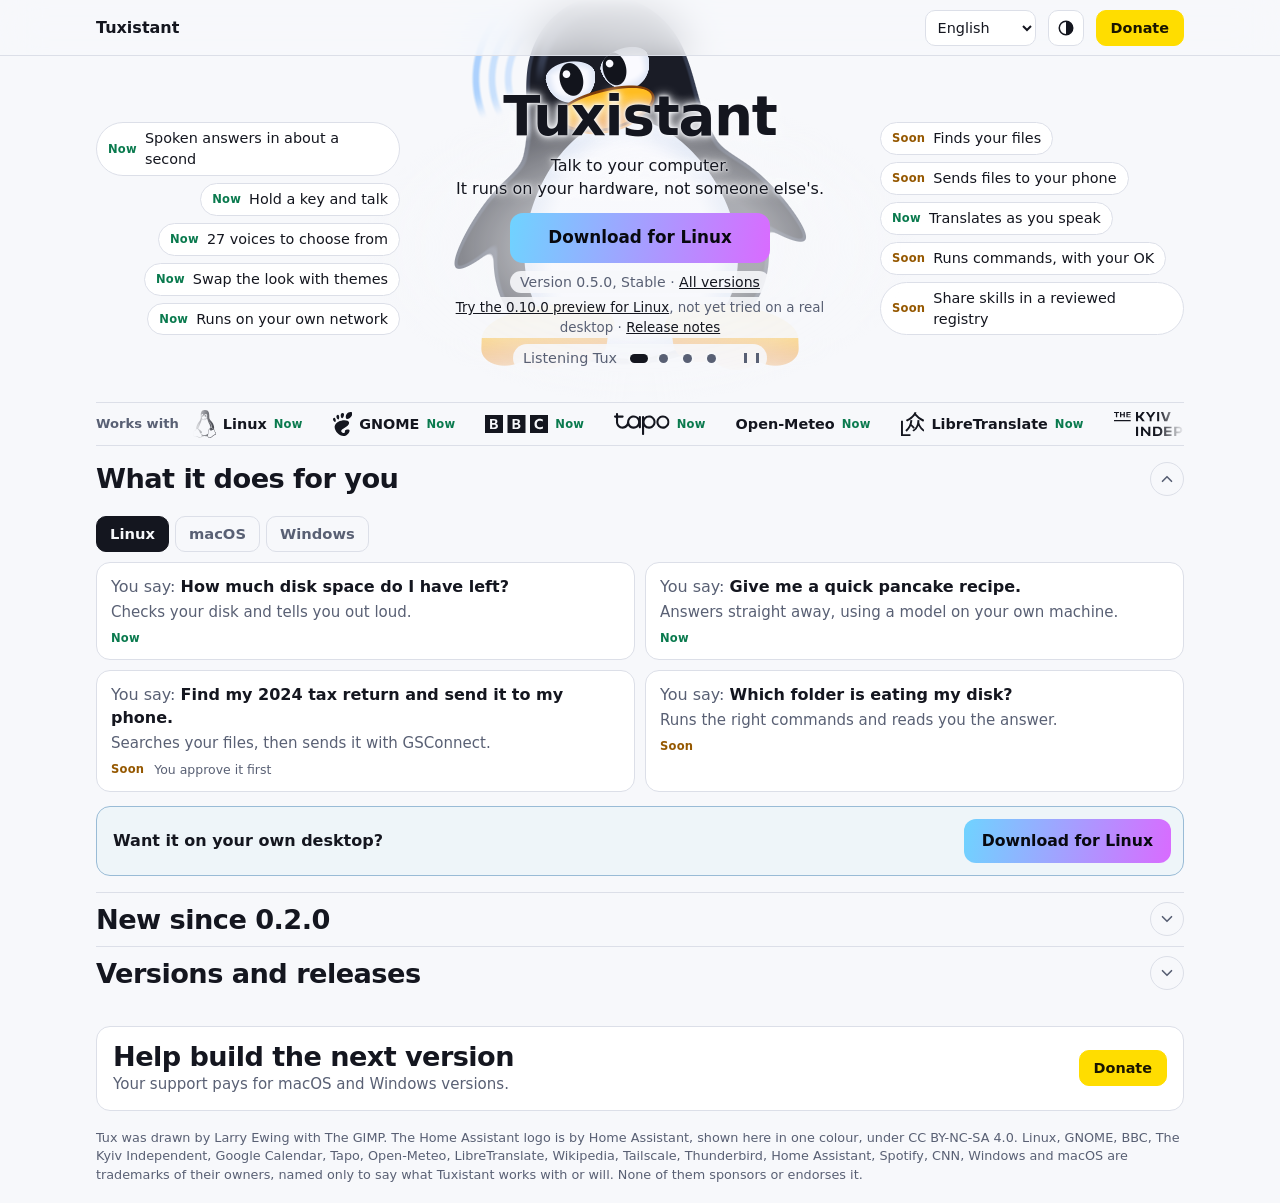
==== commit fc91f390: "Publish the site from 4bd043b" ====
--- a/index.html
+++ b/index.html
@@ -36,7 +36,7 @@
         <div class="download">
           <a class="btn btn-main" id="download" href="https://github.com/BuenGenio/Tuxistant/archive/refs/tags/v0.5.0.tar.gz">Download for Linux</a>
           <p class="dl-meta"><span id="dl-meta-text">Version 0.5.0, Stable</span> · <a href="#versions">All versions</a></p>
-          <p class="dl-preview"><a href="https://github.com/BuenGenio/Tuxistant/archive/refs/tags/v0.7.0.tar.gz">Try the 0.7.0 preview for Linux</a>, not yet tried on a real desktop · <a href="https://github.com/BuenGenio/Tuxistant/releases/tag/v0.7.0">Release notes</a></p>
+          <p class="dl-preview"><a href="https://github.com/BuenGenio/Tuxistant/archive/refs/tags/v0.10.0.tar.gz">Try the 0.10.0 preview for Linux</a>, not yet tried on a real desktop · <a href="https://github.com/BuenGenio/Tuxistant/releases/tag/v0.10.0">Release notes</a></p>
         </div>
         <div class="pick"><span id="theme-name">Listening Tux</span><span class="dots" id="dots"></span></div>
       </div>
@@ -67,8 +67,8 @@
       <tbody><tr><td>Linux</td><td>0.5.0</td><td>Stable</td><td class="needs">GNOME 50 and your own LocalAI server</td></tr><tr><td>macOS</td><td>–</td><td>Planned</td><td class="needs">To be announced</td></tr><tr><td>Windows</td><td>–</td><td>Planned</td><td class="needs">To be announced</td></tr></tbody>
     </table>
     <h3 class="sub" id="releases-title">Releases</h3>
-    <svg class="feat-sprite" width="0" height="0" aria-hidden="true" focusable="false"><symbol id="feat-mail" viewBox="0 0 24 24"><rect x="3" y="5" width="18" height="14" rx="2"/><path d="m3.5 7 8.5 6 8.5-6"/></symbol><symbol id="feat-server" viewBox="0 0 24 24"><rect x="3.5" y="4" width="17" height="7" rx="1.5"/><rect x="3.5" y="13" width="17" height="7" rx="1.5"/><path d="M7.5 7.5h.01M7.5 16.5h.01"/></symbol><symbol id="feat-shield" viewBox="0 0 24 24"><path d="M12 3 5 6v5.5c0 4.5 3 8 7 9.5 4-1.5 7-5 7-9.5V6z"/><path d="M9.5 12.5h5"/></symbol><symbol id="feat-search" viewBox="0 0 24 24"><circle cx="10.5" cy="10.5" r="6.5"/><path d="m15.5 15.5 5 5"/></symbol><symbol id="feat-recipe" viewBox="0 0 24 24"><path d="M14 3H6.5A1.5 1.5 0 0 0 5 4.5v15A1.5 1.5 0 0 0 6.5 21h11a1.5 1.5 0 0 0 1.5-1.5V8z"/><path d="M14 3v5h5M8.5 13h7M8.5 17h4"/></symbol><symbol id="feat-followup" viewBox="0 0 24 24"><path d="M4 3.5h10a1 1 0 0 1 1 1v7a1 1 0 0 1-1 1H8.5L5 15.5v-3H4a1 1 0 0 1-1-1v-7a1 1 0 0 1 1-1z"/><path d="M18 8h2a1 1 0 0 1 1 1v7a1 1 0 0 1-1 1h-1v3l-3.5-3H11a1 1 0 0 1-1-1v-.5"/></symbol><symbol id="feat-dictation" viewBox="0 0 24 24"><path d="M4 7h9M4 12h6M4 17h8M18 5v14M15.5 5h5M15.5 19h5"/></symbol><symbol id="feat-settings" viewBox="0 0 24 24"><path d="M4 7h9M17 7h3M4 17h3M11 17h9"/><circle cx="15" cy="7" r="2"/><circle cx="9" cy="17" r="2"/></symbol><symbol id="feat-consent" viewBox="0 0 24 24"><path d="M7 18.5a4.5 4.5 0 0 1-.6-9 6 6 0 0 1 11.4 1.6 3.8 3.8 0 0 1-.3 7.4z"/><path d="m9.5 13.5 2 2 3.5-3.5"/></symbol><symbol id="feat-apps" viewBox="0 0 24 24"><rect x="4" y="4" width="6.5" height="6.5" rx="1.5"/><rect x="13.5" y="4" width="6.5" height="6.5" rx="1.5"/><rect x="4" y="13.5" width="6.5" height="6.5" rx="1.5"/><rect x="13.5" y="13.5" width="6.5" height="6.5" rx="1.5"/></symbol><symbol id="feat-home" viewBox="0 0 24 24"><path d="M4 10.5 12 4l8 6.5V20H4z"/><path d="M10 20v-5h4v5"/></symbol><symbol id="feat-timer" viewBox="0 0 24 24"><circle cx="12" cy="13.5" r="7.5"/><path d="M12 13.5V10M9.5 2.5h5M12 2.5V6"/></symbol><symbol id="feat-media" viewBox="0 0 24 24"><path d="M9 17.5V5.5l11-2v12"/><circle cx="6.5" cy="17.5" r="2.5"/><circle cx="17.5" cy="15.5" r="2.5"/></symbol><symbol id="feat-book" viewBox="0 0 24 24"><path d="M12 6.5C10 5 7 4.5 3 5v13.5c4-.5 7 0 9 1.5 2-1.5 5-2 9-1.5V5c-4-.5-7 0-9 1.5z"/><path d="M12 6.5V20"/></symbol><symbol id="feat-code" viewBox="0 0 24 24"><path d="m8 7-5 5 5 5M16 7l5 5-5 5M13.5 5l-3 14"/></symbol><symbol id="feat-calendar" viewBox="0 0 24 24"><rect x="3.5" y="5" width="17" height="15.5" rx="2"/><path d="M3.5 10h17M8 3v4M16 3v4"/></symbol><symbol id="feat-news" viewBox="0 0 24 24"><rect x="3" y="4" width="18" height="16" rx="2"/><path d="M7 8.5h10M7 12.5h4M7 16h4M14 12.5h3V16h-3z"/></symbol><symbol id="feat-voice" viewBox="0 0 24 24"><rect x="9" y="3" width="6" height="11" rx="3"/><path d="M5.5 11a6.5 6.5 0 0 0 13 0M12 17.5V21M9 21h6"/></symbol><symbol id="feat-approve" viewBox="0 0 24 24"><rect x="3" y="5" width="18" height="14" rx="2"/><path d="m8.5 12 2.5 2.5 5-5"/></symbol><symbol id="feat-steps" viewBox="0 0 24 24"><path d="M3 20h5v-5h5v-5h5V5h3"/></symbol><symbol id="feat-theme" viewBox="0 0 24 24"><path d="M12 3a9 9 0 0 0 0 18c1.4 0 2-1 1.5-2.2-.6-1.4.3-2.8 1.8-2.8H18a3 3 0 0 0 3-3c0-5.5-4-10-9-10z"/><path d="M7.5 11.5h.01M10 7.5h.01M15 7.5h.01"/></symbol></svg>
-    <ol class="releases" aria-labelledby="releases-title"><li class="release"><span class="rel-version"><a href="https://github.com/BuenGenio/Tuxistant/releases/tag/v0.7.0">0.7.0</a></span><span class="rel-when"><time dir="ltr" datetime="2026-11-21">2026-11-21</time></span><span class="chan chan-preview">Preview</span><ul class="rel-added" role="list"><li class="feat"><svg class="feat-icon" width="15" height="15" aria-hidden="true" focusable="false"><use href="#feat-mail"/></svg><span>Mail search without Thunderbird</span></li><li class="feat"><svg class="feat-icon" width="15" height="15" aria-hidden="true" focusable="false"><use href="#feat-server"/></svg><span>What runs on your server</span></li></ul></li><li class="release"><span class="rel-version"><a href="https://github.com/BuenGenio/Tuxistant/releases/tag/v0.6.0">0.6.0</a></span><span class="rel-when"><time dir="ltr" datetime="2026-11-17">2026-11-17</time></span><span class="chan chan-preview">Preview</span><ul class="rel-added" role="list"><li class="feat"><svg class="feat-icon" width="15" height="15" aria-hidden="true" focusable="false"><use href="#feat-shield"/></svg><span>Signature checks for shared skills</span></li><li class="feat"><svg class="feat-icon" width="15" height="15" aria-hidden="true" focusable="false"><use href="#feat-search"/></svg><span>Browse skills, once the registry opens</span></li></ul></li><li class="release"><span class="rel-version"><a href="https://github.com/BuenGenio/Tuxistant/releases/tag/v0.5.0">0.5.0</a></span><span class="rel-when"><time dir="ltr" datetime="2026-11-15">2026-11-15</time></span><span class="chan chan-stable">Stable</span><ul class="rel-added" role="list"><li class="feat"><svg class="feat-icon is-mirrored" width="15" height="15" aria-hidden="true" focusable="false"><use href="#feat-recipe"/></svg><span>Recipe skills in YAML</span></li><li class="feat"><svg class="feat-icon" width="15" height="15" aria-hidden="true" focusable="false"><use href="#feat-followup"/></svg><span>Follow-up questions</span></li><li class="feat"><svg class="feat-icon is-mirrored" width="15" height="15" aria-hidden="true" focusable="false"><use href="#feat-dictation"/></svg><span>Hands-free dictation</span></li><li class="feat"><svg class="feat-icon" width="15" height="15" aria-hidden="true" focusable="false"><use href="#feat-settings"/></svg><span>A page for every skill in Settings</span></li><li class="feat"><svg class="feat-icon" width="15" height="15" aria-hidden="true" focusable="false"><use href="#feat-consent"/></svg><span>Cloud only after you agree</span></li></ul></li><li class="release"><span class="rel-version"><a href="https://github.com/BuenGenio/Tuxistant/releases/tag/v0.4.0">0.4.0</a></span><span class="rel-when"><time dir="ltr" datetime="2026-11-13">2026-11-13</time></span><span class="chan chan-preview">Preview</span><ul class="rel-added" role="list"><li class="feat"><svg class="feat-icon" width="15" height="15" aria-hidden="true" focusable="false"><use href="#feat-apps"/></svg><span>Opening apps</span></li><li class="feat"><svg class="feat-icon" width="15" height="15" aria-hidden="true" focusable="false"><use href="#feat-settings"/></svg><span>Opening Settings pages</span></li><li class="feat"><svg class="feat-icon" width="15" height="15" aria-hidden="true" focusable="false"><use href="#feat-shield"/></svg><span>Home questions kept out of fact lookups</span></li></ul></li><li class="release"><span class="rel-version"><a href="https://github.com/BuenGenio/Tuxistant/releases/tag/v0.3.0">0.3.0</a></span><span class="rel-when"><time dir="ltr" datetime="2026-11-13">2026-11-13</time></span><span class="chan chan-preview">Preview</span><ul class="rel-added" role="list"><li class="feat"><svg class="feat-icon" width="15" height="15" aria-hidden="true" focusable="false"><use href="#feat-mail"/></svg><span>Mail search</span></li><li class="feat"><svg class="feat-icon" width="15" height="15" aria-hidden="true" focusable="false"><use href="#feat-search"/></svg><span>Web search and research</span></li><li class="feat"><svg class="feat-icon" width="15" height="15" aria-hidden="true" focusable="false"><use href="#feat-home"/></svg><span>Home Assistant</span></li><li class="feat"><svg class="feat-icon" width="15" height="15" aria-hidden="true" focusable="false"><use href="#feat-timer"/></svg><span>Timers and reminders</span></li><li class="feat"><svg class="feat-icon" width="15" height="15" aria-hidden="true" focusable="false"><use href="#feat-media"/></svg><span>Media control</span></li><li class="feat"><svg class="feat-icon" width="15" height="15" aria-hidden="true" focusable="false"><use href="#feat-book"/></svg><span>Facts from Wikipedia</span></li><li class="feat"><svg class="feat-icon" width="15" height="15" aria-hidden="true" focusable="false"><use href="#feat-code"/></svg><span>Your own skills</span></li></ul></li><li class="release"><span class="rel-version"><a href="https://github.com/BuenGenio/Tuxistant/releases/tag/v0.2.0">0.2.0</a></span><span class="rel-when"><time dir="ltr" datetime="2026-11-13">2026-11-13</time></span><span class="chan chan-stable">Stable</span><ul class="rel-added" role="list"><li class="feat"><svg class="feat-icon" width="15" height="15" aria-hidden="true" focusable="false"><use href="#feat-calendar"/></svg><span>Calendar</span></li><li class="feat"><svg class="feat-icon is-mirrored" width="15" height="15" aria-hidden="true" focusable="false"><use href="#feat-news"/></svg><span>News from a source you choose</span></li></ul></li><li class="release"><span class="rel-version"><a href="https://github.com/BuenGenio/Tuxistant/releases/tag/v0.1.0">0.1.0</a></span><span class="rel-when"><time dir="ltr" datetime="2026-11-10">2026-11-10</time></span><span class="chan chan-preview">Preview</span><ul class="rel-added" role="list"><li class="feat"><svg class="feat-icon" width="15" height="15" aria-hidden="true" focusable="false"><use href="#feat-voice"/></svg><span>Talk and listen</span></li><li class="feat"><svg class="feat-icon is-mirrored" width="15" height="15" aria-hidden="true" focusable="false"><use href="#feat-dictation"/></svg><span>Dictation</span></li><li class="feat"><svg class="feat-icon" width="15" height="15" aria-hidden="true" focusable="false"><use href="#feat-approve"/></svg><span>Skills with approval cards</span></li><li class="feat"><svg class="feat-icon is-mirrored" width="15" height="15" aria-hidden="true" focusable="false"><use href="#feat-steps"/></svg><span>Several steps in one request</span></li><li class="feat"><svg class="feat-icon" width="15" height="15" aria-hidden="true" focusable="false"><use href="#feat-settings"/></svg><span>Settings</span></li><li class="feat"><svg class="feat-icon" width="15" height="15" aria-hidden="true" focusable="false"><use href="#feat-theme"/></svg><span>Themes</span></li></ul></li></ol>
+    <svg class="feat-sprite" width="0" height="0" aria-hidden="true" focusable="false"><symbol id="feat-apps" viewBox="0 0 24 24"><rect x="4" y="4" width="6.5" height="6.5" rx="1.5"/><rect x="13.5" y="4" width="6.5" height="6.5" rx="1.5"/><rect x="4" y="13.5" width="6.5" height="6.5" rx="1.5"/><rect x="13.5" y="13.5" width="6.5" height="6.5" rx="1.5"/></symbol><symbol id="feat-settings" viewBox="0 0 24 24"><path d="M4 7h9M17 7h3M4 17h3M11 17h9"/><circle cx="15" cy="7" r="2"/><circle cx="9" cy="17" r="2"/></symbol><symbol id="feat-media" viewBox="0 0 24 24"><path d="M9 17.5V5.5l11-2v12"/><circle cx="6.5" cy="17.5" r="2.5"/><circle cx="17.5" cy="15.5" r="2.5"/></symbol><symbol id="feat-mail" viewBox="0 0 24 24"><rect x="3" y="5" width="18" height="14" rx="2"/><path d="m3.5 7 8.5 6 8.5-6"/></symbol><symbol id="feat-server" viewBox="0 0 24 24"><rect x="3.5" y="4" width="17" height="7" rx="1.5"/><rect x="3.5" y="13" width="17" height="7" rx="1.5"/><path d="M7.5 7.5h.01M7.5 16.5h.01"/></symbol><symbol id="feat-shield" viewBox="0 0 24 24"><path d="M12 3 5 6v5.5c0 4.5 3 8 7 9.5 4-1.5 7-5 7-9.5V6z"/><path d="M9.5 12.5h5"/></symbol><symbol id="feat-search" viewBox="0 0 24 24"><circle cx="10.5" cy="10.5" r="6.5"/><path d="m15.5 15.5 5 5"/></symbol><symbol id="feat-recipe" viewBox="0 0 24 24"><path d="M14 3H6.5A1.5 1.5 0 0 0 5 4.5v15A1.5 1.5 0 0 0 6.5 21h11a1.5 1.5 0 0 0 1.5-1.5V8z"/><path d="M14 3v5h5M8.5 13h7M8.5 17h4"/></symbol><symbol id="feat-followup" viewBox="0 0 24 24"><path d="M4 3.5h10a1 1 0 0 1 1 1v7a1 1 0 0 1-1 1H8.5L5 15.5v-3H4a1 1 0 0 1-1-1v-7a1 1 0 0 1 1-1z"/><path d="M18 8h2a1 1 0 0 1 1 1v7a1 1 0 0 1-1 1h-1v3l-3.5-3H11a1 1 0 0 1-1-1v-.5"/></symbol><symbol id="feat-dictation" viewBox="0 0 24 24"><path d="M4 7h9M4 12h6M4 17h8M18 5v14M15.5 5h5M15.5 19h5"/></symbol><symbol id="feat-consent" viewBox="0 0 24 24"><path d="M7 18.5a4.5 4.5 0 0 1-.6-9 6 6 0 0 1 11.4 1.6 3.8 3.8 0 0 1-.3 7.4z"/><path d="m9.5 13.5 2 2 3.5-3.5"/></symbol><symbol id="feat-home" viewBox="0 0 24 24"><path d="M4 10.5 12 4l8 6.5V20H4z"/><path d="M10 20v-5h4v5"/></symbol><symbol id="feat-timer" viewBox="0 0 24 24"><circle cx="12" cy="13.5" r="7.5"/><path d="M12 13.5V10M9.5 2.5h5M12 2.5V6"/></symbol><symbol id="feat-book" viewBox="0 0 24 24"><path d="M12 6.5C10 5 7 4.5 3 5v13.5c4-.5 7 0 9 1.5 2-1.5 5-2 9-1.5V5c-4-.5-7 0-9 1.5z"/><path d="M12 6.5V20"/></symbol><symbol id="feat-code" viewBox="0 0 24 24"><path d="m8 7-5 5 5 5M16 7l5 5-5 5M13.5 5l-3 14"/></symbol><symbol id="feat-calendar" viewBox="0 0 24 24"><rect x="3.5" y="5" width="17" height="15.5" rx="2"/><path d="M3.5 10h17M8 3v4M16 3v4"/></symbol><symbol id="feat-news" viewBox="0 0 24 24"><rect x="3" y="4" width="18" height="16" rx="2"/><path d="M7 8.5h10M7 12.5h4M7 16h4M14 12.5h3V16h-3z"/></symbol><symbol id="feat-voice" viewBox="0 0 24 24"><rect x="9" y="3" width="6" height="11" rx="3"/><path d="M5.5 11a6.5 6.5 0 0 0 13 0M12 17.5V21M9 21h6"/></symbol><symbol id="feat-approve" viewBox="0 0 24 24"><rect x="3" y="5" width="18" height="14" rx="2"/><path d="m8.5 12 2.5 2.5 5-5"/></symbol><symbol id="feat-steps" viewBox="0 0 24 24"><path d="M3 20h5v-5h5v-5h5V5h3"/></symbol><symbol id="feat-theme" viewBox="0 0 24 24"><path d="M12 3a9 9 0 0 0 0 18c1.4 0 2-1 1.5-2.2-.6-1.4.3-2.8 1.8-2.8H18a3 3 0 0 0 3-3c0-5.5-4-10-9-10z"/><path d="M7.5 11.5h.01M10 7.5h.01M15 7.5h.01"/></symbol></svg>
+    <ol class="releases" aria-labelledby="releases-title"><li class="release"><span class="rel-version"><a href="https://github.com/BuenGenio/Tuxistant/releases/tag/v0.10.0">0.10.0</a></span><span class="rel-when"><time dir="ltr" datetime="2026-11-27">2026-11-27</time></span><span class="chan chan-preview">Preview</span><ul class="rel-added" role="list"><li class="feat"><svg class="feat-icon" width="15" height="15" aria-hidden="true" focusable="false"><use href="#feat-apps"/></svg><span>Opening folders such as Downloads</span></li><li class="feat"><svg class="feat-icon" width="15" height="15" aria-hidden="true" focusable="false"><use href="#feat-settings"/></svg><span>Settings pages found by more names</span></li></ul></li><li class="release"><span class="rel-version"><a href="https://github.com/BuenGenio/Tuxistant/releases/tag/v0.9.0">0.9.0</a></span><span class="rel-when"><time dir="ltr" datetime="2026-11-25">2026-11-25</time></span><span class="chan chan-preview">Preview</span><ul class="rel-added" role="list"><li class="feat"><svg class="feat-icon" width="15" height="15" aria-hidden="true" focusable="false"><use href="#feat-media"/></svg><span>No escapes read out in song titles</span></li><li class="feat"><svg class="feat-icon" width="15" height="15" aria-hidden="true" focusable="false"><use href="#feat-mail"/></svg><span>“doctor” states mail search&#x27;s limit</span></li></ul></li><li class="release"><span class="rel-version"><a href="https://github.com/BuenGenio/Tuxistant/releases/tag/v0.8.0">0.8.0</a></span><span class="rel-when"><time dir="ltr" datetime="2026-11-23">2026-11-23</time></span><span class="chan chan-preview">Preview</span><ul class="rel-added" role="list"><li class="feat"><svg class="feat-icon" width="15" height="15" aria-hidden="true" focusable="false"><use href="#feat-mail"/></svg><span>The doctor command explains mail search</span></li></ul></li><li class="release"><span class="rel-version"><a href="https://github.com/BuenGenio/Tuxistant/releases/tag/v0.7.0">0.7.0</a></span><span class="rel-when"><time dir="ltr" datetime="2026-11-21">2026-11-21</time></span><span class="chan chan-preview">Preview</span><ul class="rel-added" role="list"><li class="feat"><svg class="feat-icon" width="15" height="15" aria-hidden="true" focusable="false"><use href="#feat-mail"/></svg><span>Mail search without Thunderbird</span></li><li class="feat"><svg class="feat-icon" width="15" height="15" aria-hidden="true" focusable="false"><use href="#feat-server"/></svg><span>What runs on your server</span></li></ul></li><li class="release"><span class="rel-version"><a href="https://github.com/BuenGenio/Tuxistant/releases/tag/v0.6.0">0.6.0</a></span><span class="rel-when"><time dir="ltr" datetime="2026-11-17">2026-11-17</time></span><span class="chan chan-preview">Preview</span><ul class="rel-added" role="list"><li class="feat"><svg class="feat-icon" width="15" height="15" aria-hidden="true" focusable="false"><use href="#feat-shield"/></svg><span>Signature checks for shared skills</span></li><li class="feat"><svg class="feat-icon" width="15" height="15" aria-hidden="true" focusable="false"><use href="#feat-search"/></svg><span>Browse skills, once the registry opens</span></li></ul></li><li class="release"><span class="rel-version"><a href="https://github.com/BuenGenio/Tuxistant/releases/tag/v0.5.0">0.5.0</a></span><span class="rel-when"><time dir="ltr" datetime="2026-11-15">2026-11-15</time></span><span class="chan chan-stable">Stable</span><ul class="rel-added" role="list"><li class="feat"><svg class="feat-icon is-mirrored" width="15" height="15" aria-hidden="true" focusable="false"><use href="#feat-recipe"/></svg><span>Recipe skills in YAML</span></li><li class="feat"><svg class="feat-icon" width="15" height="15" aria-hidden="true" focusable="false"><use href="#feat-followup"/></svg><span>Follow-up questions</span></li><li class="feat"><svg class="feat-icon is-mirrored" width="15" height="15" aria-hidden="true" focusable="false"><use href="#feat-dictation"/></svg><span>Hands-free dictation</span></li><li class="feat"><svg class="feat-icon" width="15" height="15" aria-hidden="true" focusable="false"><use href="#feat-settings"/></svg><span>A page for every skill in Settings</span></li><li class="feat"><svg class="feat-icon" width="15" height="15" aria-hidden="true" focusable="false"><use href="#feat-consent"/></svg><span>Cloud only after you agree</span></li></ul></li><li class="release"><span class="rel-version"><a href="https://github.com/BuenGenio/Tuxistant/releases/tag/v0.4.0">0.4.0</a></span><span class="rel-when"><time dir="ltr" datetime="2026-11-13">2026-11-13</time></span><span class="chan chan-preview">Preview</span><ul class="rel-added" role="list"><li class="feat"><svg class="feat-icon" width="15" height="15" aria-hidden="true" focusable="false"><use href="#feat-apps"/></svg><span>Opening apps</span></li><li class="feat"><svg class="feat-icon" width="15" height="15" aria-hidden="true" focusable="false"><use href="#feat-settings"/></svg><span>Opening Settings pages</span></li><li class="feat"><svg class="feat-icon" width="15" height="15" aria-hidden="true" focusable="false"><use href="#feat-shield"/></svg><span>Home questions kept out of fact lookups</span></li></ul></li><li class="release"><span class="rel-version"><a href="https://github.com/BuenGenio/Tuxistant/releases/tag/v0.3.0">0.3.0</a></span><span class="rel-when"><time dir="ltr" datetime="2026-11-13">2026-11-13</time></span><span class="chan chan-preview">Preview</span><ul class="rel-added" role="list"><li class="feat"><svg class="feat-icon" width="15" height="15" aria-hidden="true" focusable="false"><use href="#feat-mail"/></svg><span>Mail search</span></li><li class="feat"><svg class="feat-icon" width="15" height="15" aria-hidden="true" focusable="false"><use href="#feat-search"/></svg><span>Web search and research</span></li><li class="feat"><svg class="feat-icon" width="15" height="15" aria-hidden="true" focusable="false"><use href="#feat-home"/></svg><span>Home Assistant</span></li><li class="feat"><svg class="feat-icon" width="15" height="15" aria-hidden="true" focusable="false"><use href="#feat-timer"/></svg><span>Timers and reminders</span></li><li class="feat"><svg class="feat-icon" width="15" height="15" aria-hidden="true" focusable="false"><use href="#feat-media"/></svg><span>Media control</span></li><li class="feat"><svg class="feat-icon" width="15" height="15" aria-hidden="true" focusable="false"><use href="#feat-book"/></svg><span>Facts from Wikipedia</span></li><li class="feat"><svg class="feat-icon" width="15" height="15" aria-hidden="true" focusable="false"><use href="#feat-code"/></svg><span>Your own skills</span></li></ul></li><li class="release"><span class="rel-version"><a href="https://github.com/BuenGenio/Tuxistant/releases/tag/v0.2.0">0.2.0</a></span><span class="rel-when"><time dir="ltr" datetime="2026-11-13">2026-11-13</time></span><span class="chan chan-stable">Stable</span><ul class="rel-added" role="list"><li class="feat"><svg class="feat-icon" width="15" height="15" aria-hidden="true" focusable="false"><use href="#feat-calendar"/></svg><span>Calendar</span></li><li class="feat"><svg class="feat-icon is-mirrored" width="15" height="15" aria-hidden="true" focusable="false"><use href="#feat-news"/></svg><span>News from a source you choose</span></li></ul></li><li class="release"><span class="rel-version"><a href="https://github.com/BuenGenio/Tuxistant/releases/tag/v0.1.0">0.1.0</a></span><span class="rel-when"><time dir="ltr" datetime="2026-11-10">2026-11-10</time></span><span class="chan chan-preview">Preview</span><ul class="rel-added" role="list"><li class="feat"><svg class="feat-icon" width="15" height="15" aria-hidden="true" focusable="false"><use href="#feat-voice"/></svg><span>Talk and listen</span></li><li class="feat"><svg class="feat-icon is-mirrored" width="15" height="15" aria-hidden="true" focusable="false"><use href="#feat-dictation"/></svg><span>Dictation</span></li><li class="feat"><svg class="feat-icon" width="15" height="15" aria-hidden="true" focusable="false"><use href="#feat-approve"/></svg><span>Skills with approval cards</span></li><li class="feat"><svg class="feat-icon is-mirrored" width="15" height="15" aria-hidden="true" focusable="false"><use href="#feat-steps"/></svg><span>Several steps in one request</span></li><li class="feat"><svg class="feat-icon" width="15" height="15" aria-hidden="true" focusable="false"><use href="#feat-settings"/></svg><span>Settings</span></li><li class="feat"><svg class="feat-icon" width="15" height="15" aria-hidden="true" focusable="false"><use href="#feat-theme"/></svg><span>Themes</span></li></ul></li></ol>
   <div class="acc-cta"><p>Looking for an older version or the source code?</p><div class="acc-actions"><a class="btn btn-cta btn-cta-alt" href="https://github.com/BuenGenio/Tuxistant/releases">See every release on GitHub</a></div></div></div></div></section>
   <section class="wrap">
     <div class="support">
